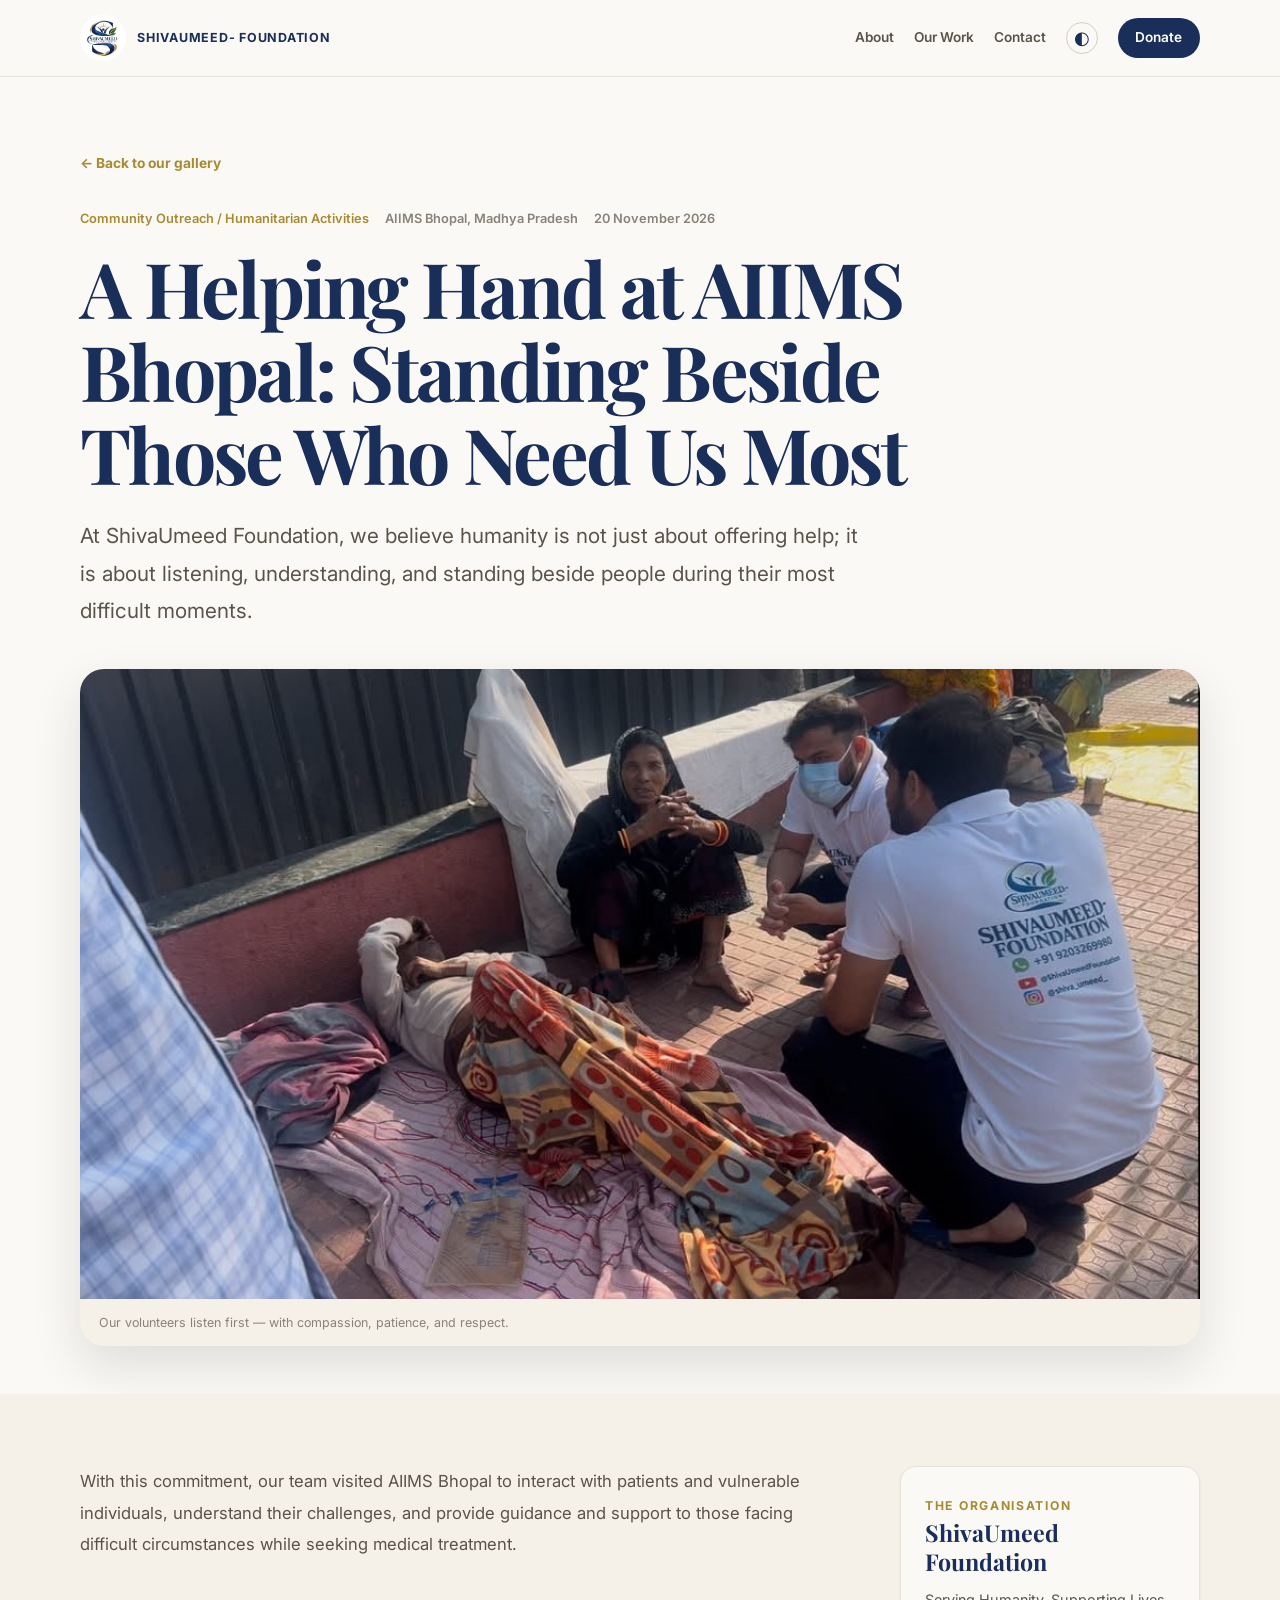
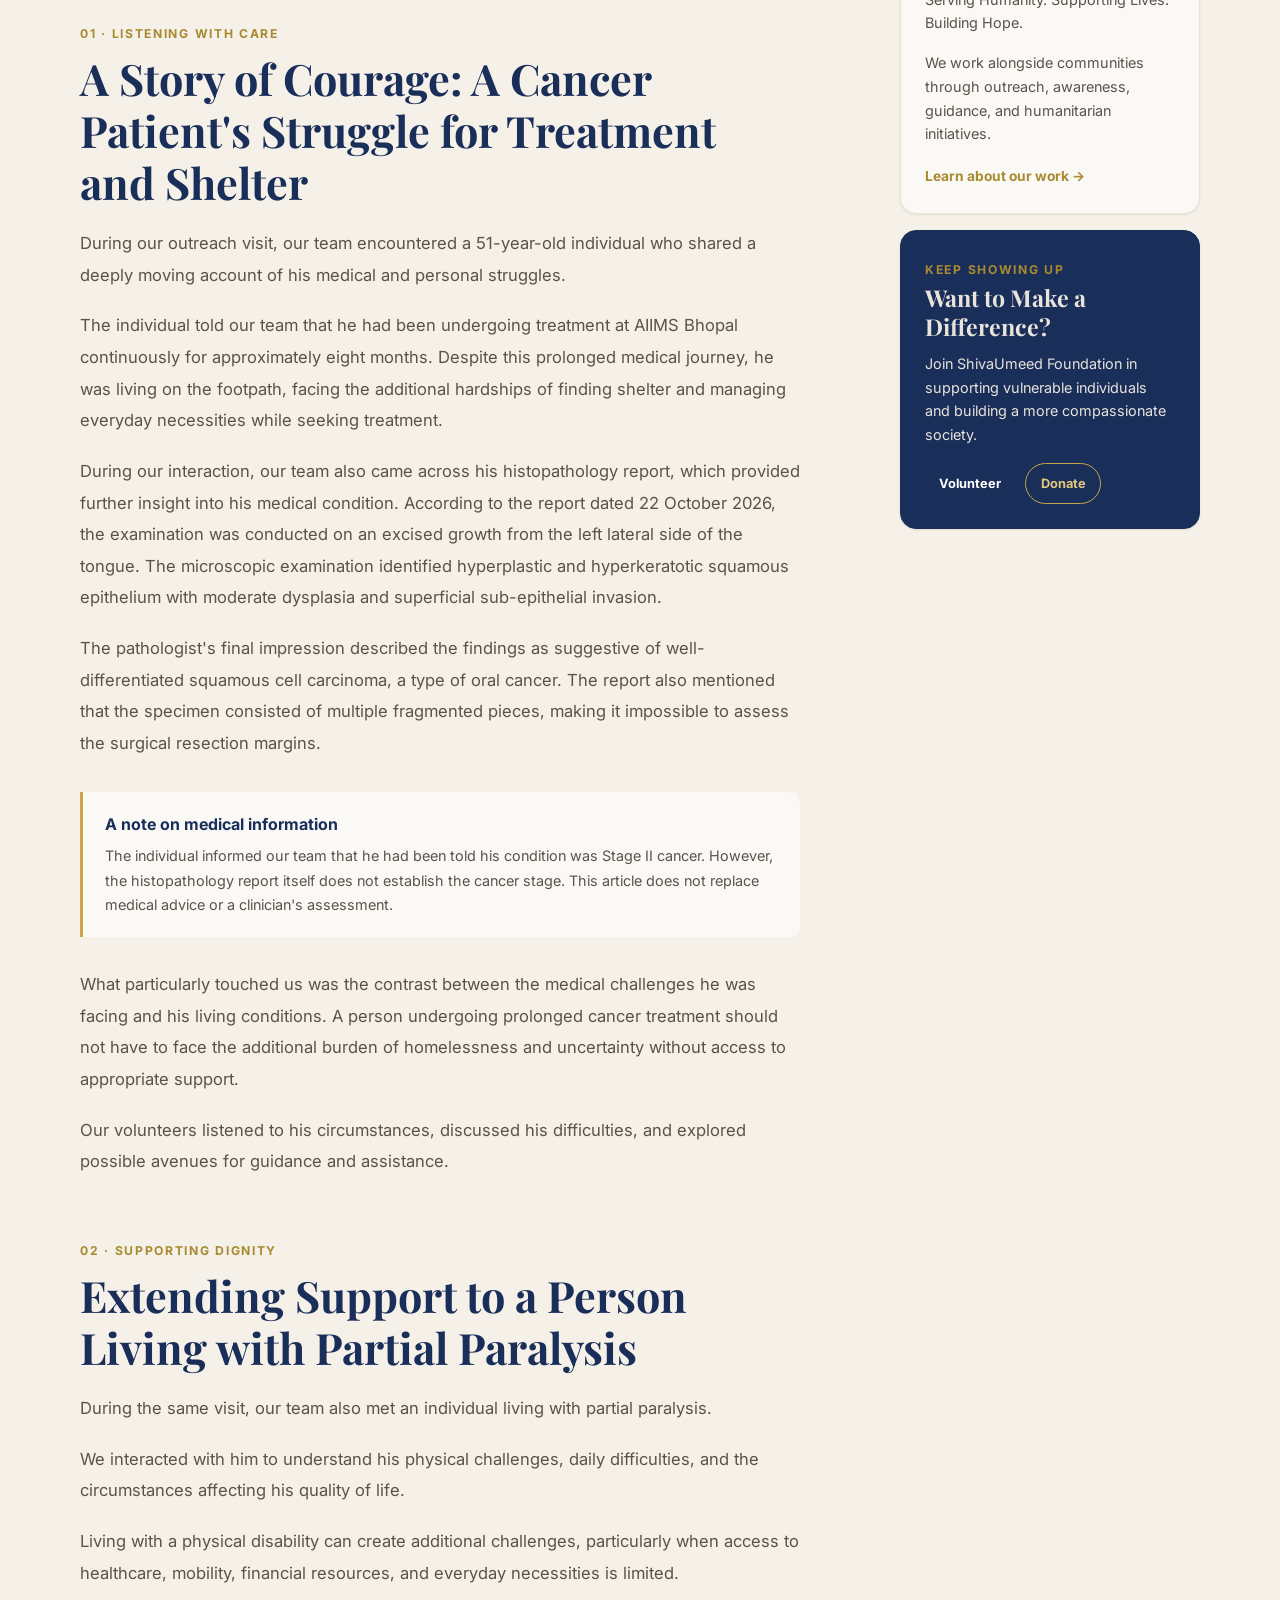
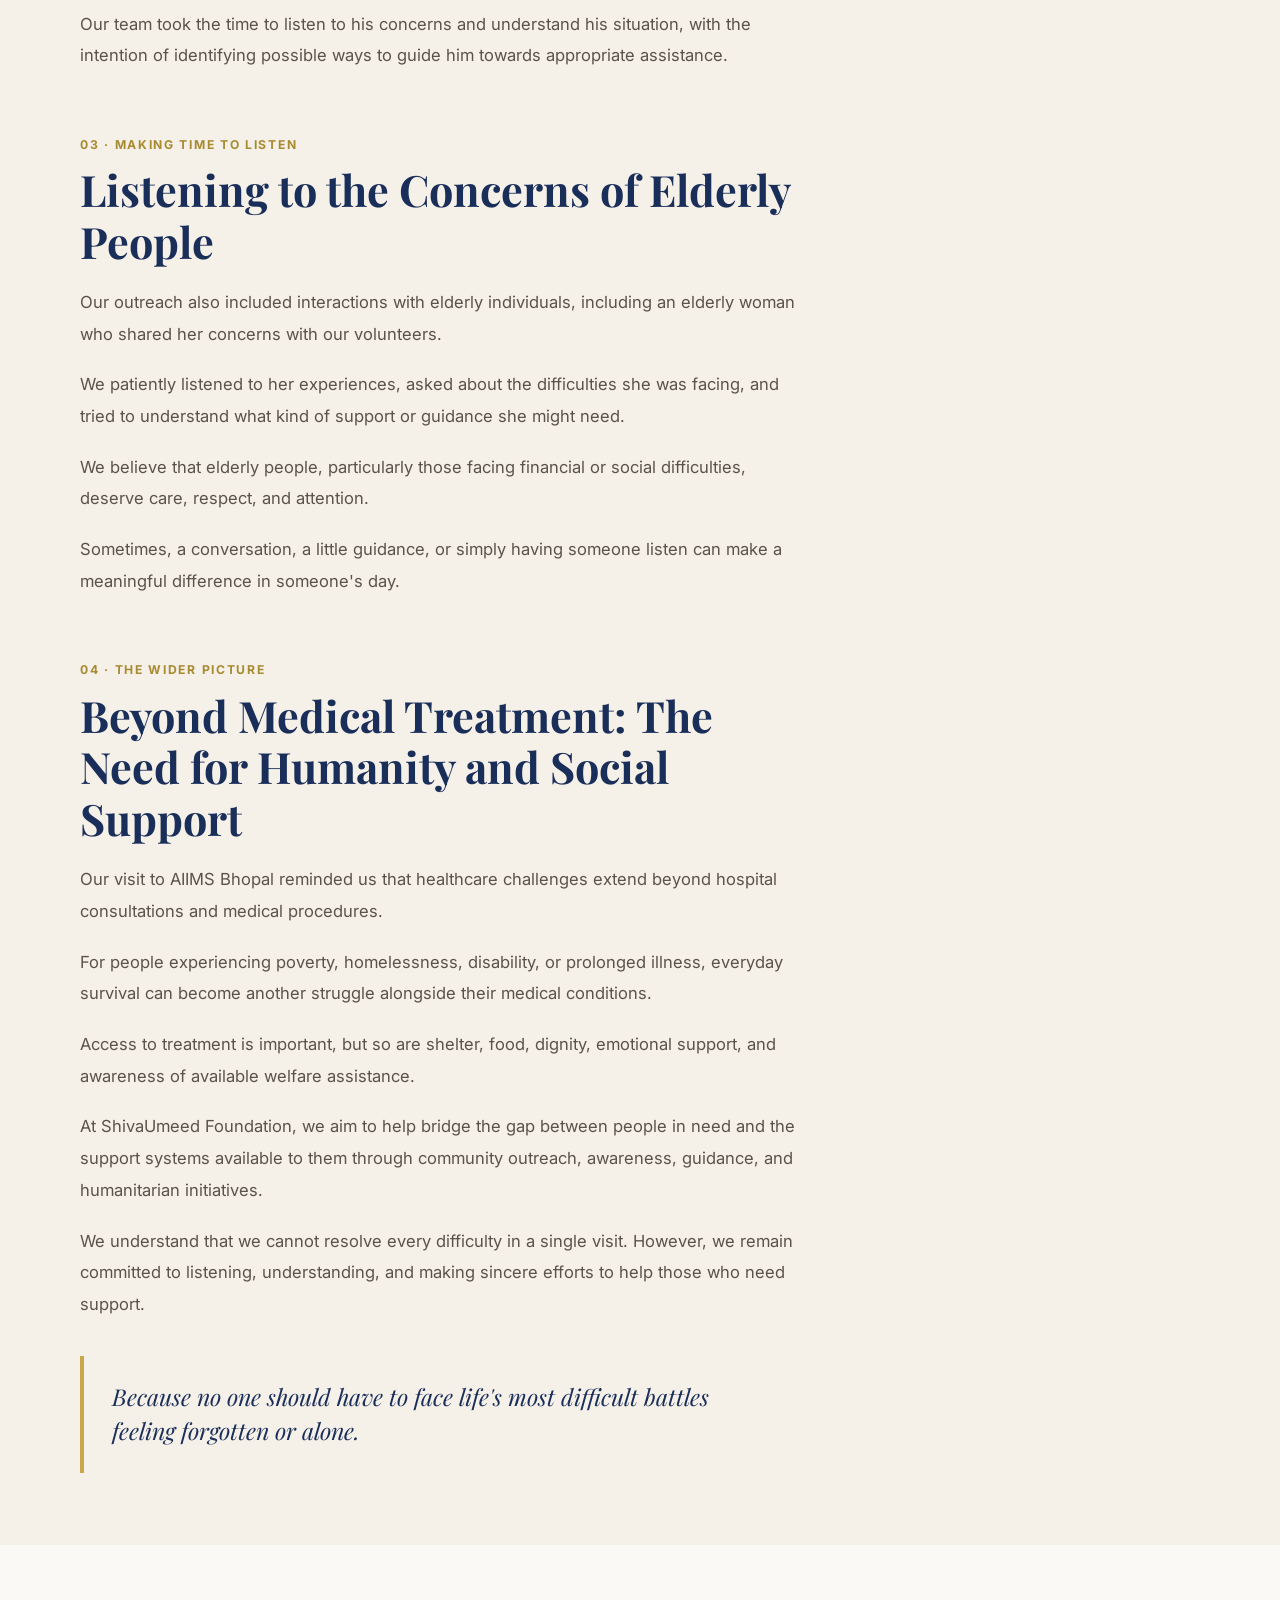
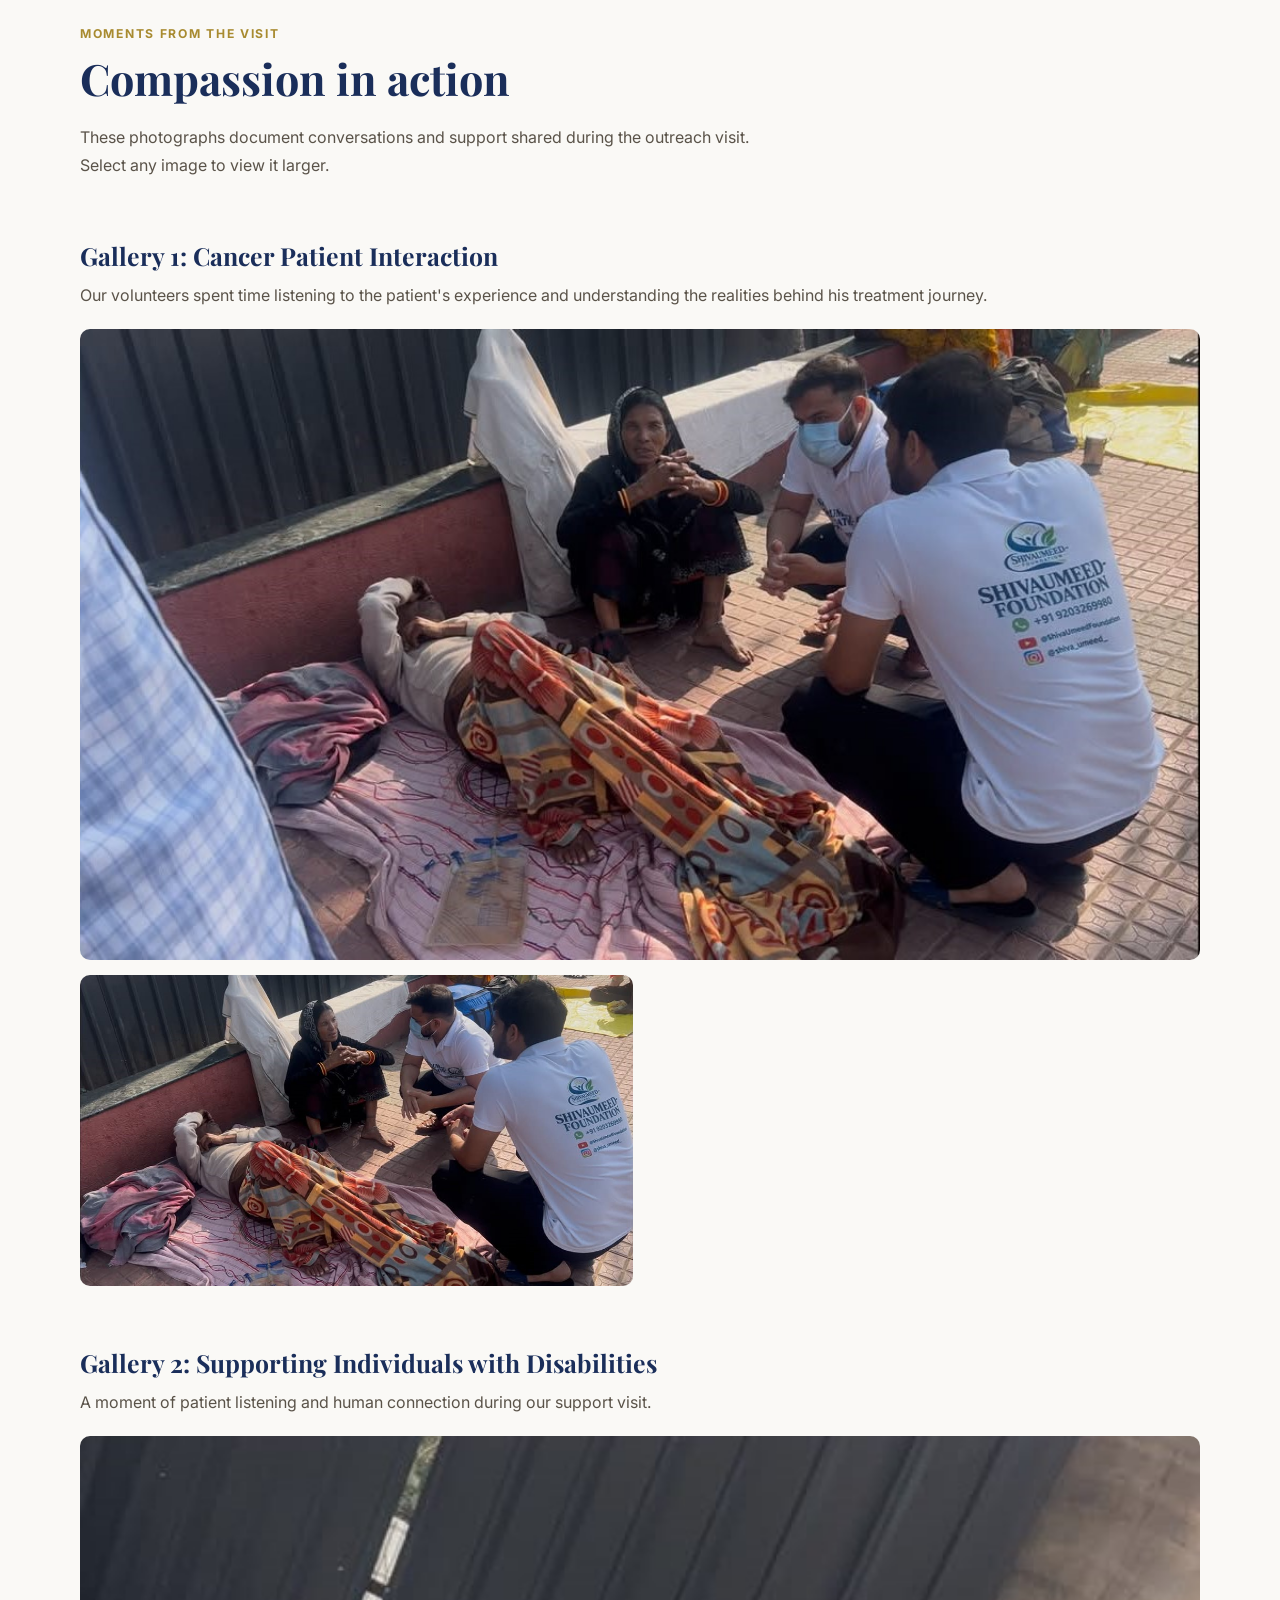
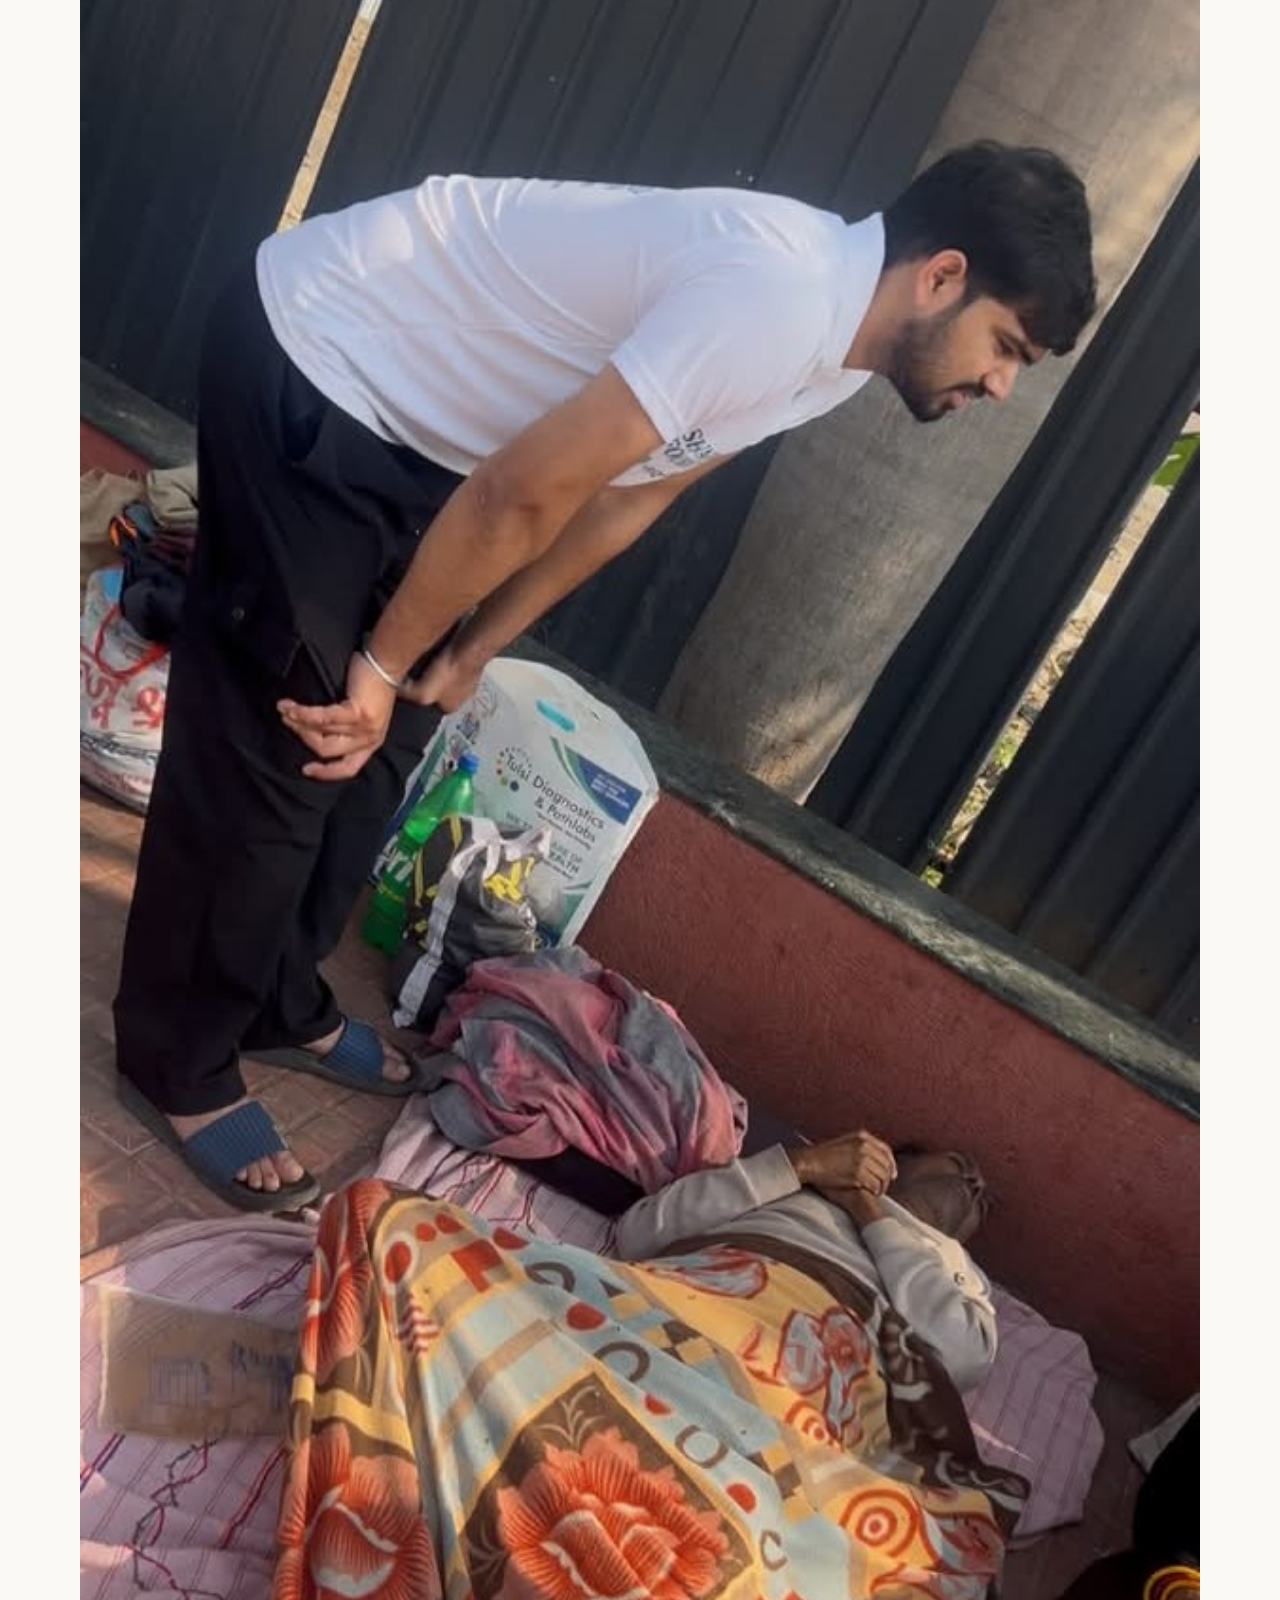
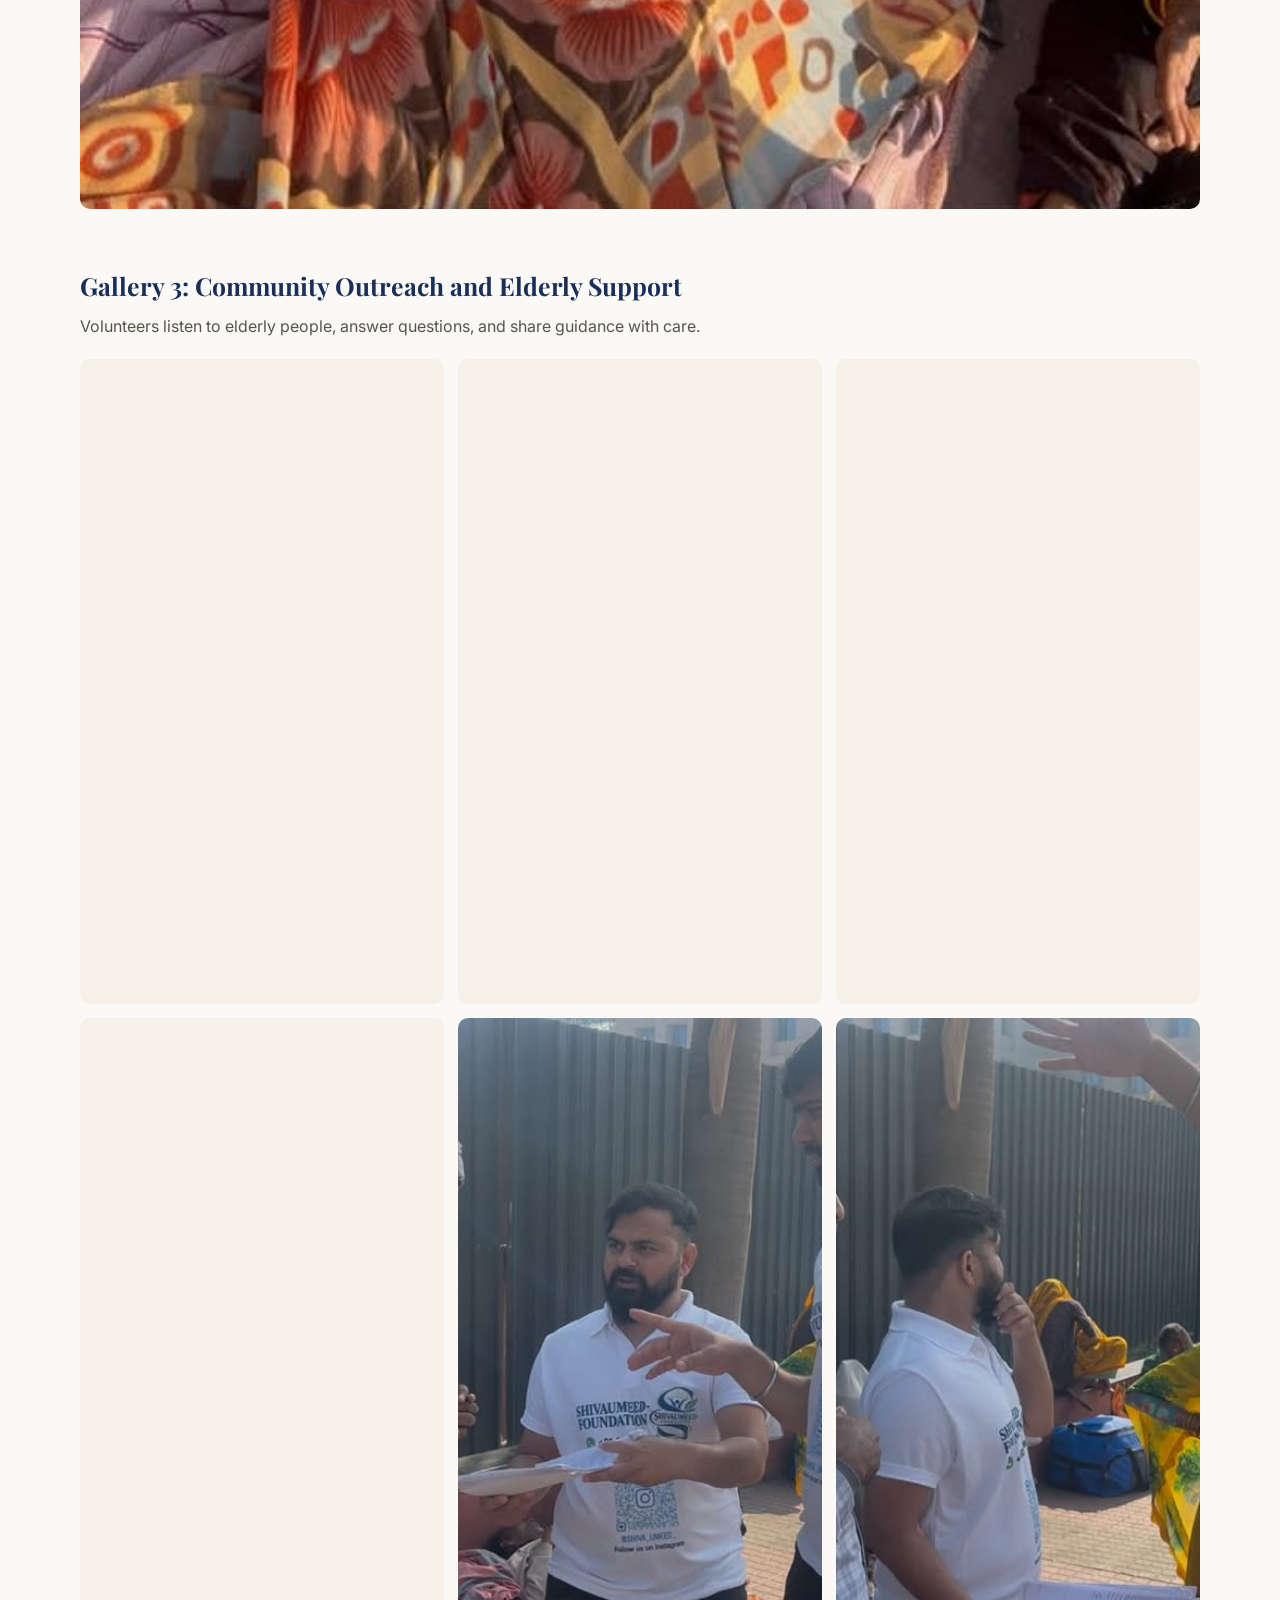
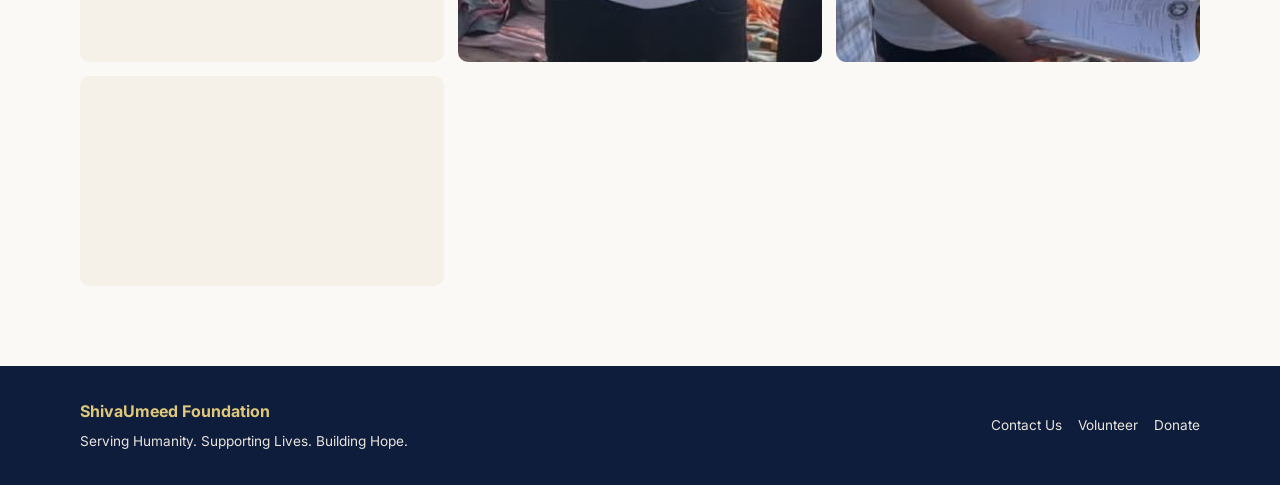
==== aiims-bhopal-patient-support-outreach.html @ 87fbb7cd "Add AIIMS Bhopal outreach article Co-authored-by: Copilot <223556219+Copilot@users.noreply.github.co" ====
<!DOCTYPE html>
<html lang="en">

<head>
    <meta charset="UTF-8">
    <meta name="viewport" content="width=device-width, initial-scale=1.0">
    <meta name="description"
        content="ShivaUmeed Foundation visits AIIMS Bhopal to interact with patients, understand their struggles, and guide vulnerable individuals towards appropriate support.">
    <meta name="author" content="ShivaUmeed Foundation">
    <meta name="robots" content="index, follow">
    <meta property="og:type" content="article">
    <meta property="og:url" content="https://shivaumeedfoundation.org/aiims-bhopal-patient-support-outreach.html">
    <meta property="og:site_name" content="ShivaUmeed Foundation">
    <meta property="og:title" content="Patient Support Initiative at AIIMS Bhopal | ShivaUmeed Foundation">
    <meta property="og:description"
        content="ShivaUmeed Foundation visits AIIMS Bhopal to interact with patients, understand their struggles, and guide vulnerable individuals towards appropriate support.">
    <meta property="og:image"
        content="https://shivaumeedfoundation.org/images/gallery/AIIMS%20Bhopal/helping%20paralyzed%20person%201.jpeg">
    <meta property="og:image:alt" content="ShivaUmeed Foundation volunteers listening to a patient at AIIMS Bhopal">
    <meta property="og:locale" content="en_IN">
    <meta name="twitter:card" content="summary_large_image">
    <meta name="twitter:title" content="Patient Support Initiative at AIIMS Bhopal | ShivaUmeed Foundation">
    <meta name="twitter:description"
        content="ShivaUmeed Foundation visits AIIMS Bhopal to interact with patients, understand their struggles, and guide vulnerable individuals towards appropriate support.">
    <meta name="twitter:image"
        content="https://shivaumeedfoundation.org/images/gallery/AIIMS%20Bhopal/helping%20paralyzed%20person%201.jpeg">
    <link rel="canonical" href="https://shivaumeedfoundation.org/aiims-bhopal-patient-support-outreach.html">
    <link rel="icon" type="image/x-icon" href="favicon.ico">
    <link rel="stylesheet"
        href="https://fonts.googleapis.com/css2?family=Playfair+Display:wght@600;700;800&family=Inter:wght@400;500;600;700&display=swap">
    <link rel="stylesheet" href="style.css">
    <title>Patient Support Initiative at AIIMS Bhopal | ShivaUmeed Foundation</title>

    <script type="application/ld+json">
    {
        "@context": "https://schema.org",
        "@type": "Article",
        "headline": "A Helping Hand at AIIMS Bhopal: Standing Beside Those Who Need Us Most",
        "description": "ShivaUmeed Foundation visits AIIMS Bhopal to interact with patients, understand their struggles, and guide vulnerable individuals towards appropriate support.",
        "datePublished": "2026-11-20",
        "dateModified": "2026-11-20",
        "inLanguage": "en-IN",
        "author": {
            "@type": "Organization",
            "name": "ShivaUmeed Foundation",
            "url": "https://shivaumeedfoundation.org/"
        },
        "publisher": {
            "@type": "Organization",
            "name": "ShivaUmeed Foundation",
            "logo": {
                "@type": "ImageObject",
                "url": "https://shivaumeedfoundation.org/logo.jpeg"
            }
        },
        "image": "https://shivaumeedfoundation.org/images/gallery/AIIMS%20Bhopal/helping%20paralyzed%20person%201.jpeg",
        "articleSection": "Community Outreach / Humanitarian Activities",
        "locationCreated": {
            "@type": "Place",
            "name": "AIIMS Bhopal",
            "address": {
                "@type": "PostalAddress",
                "addressLocality": "Bhopal",
                "addressRegion": "Madhya Pradesh",
                "addressCountry": "IN"
            }
        }
    }
    </script>
</head>

<body class="article-page">
    <header class="article-site-header">
        <div class="article-container article-nav">
            <a class="article-brand" href="index.html" aria-label="ShivaUmeed Foundation home">
                <img src="logo.jpeg" alt="ShivaUmeed Foundation logo" width="46" height="46">
                <span>SHIVAUMEED- FOUNDATION</span>
            </a>
            <nav aria-label="Article navigation">
                <a href="index.html#about">About</a>
                <a href="index.html#gallery">Our Work</a>
                <a href="index.html#contact">Contact</a>
                <button type="button" class="article-theme-toggle" aria-label="Toggle dark mode"
                    title="Toggle dark mode">◐</button>
                <a class="article-nav-cta" href="index.html#donate">Donate</a>
            </nav>
        </div>
    </header>

    <main>
        <section class="article-hero" aria-labelledby="article-title">
            <div class="article-container">
                <a class="article-breadcrumb" href="index.html#gallery">← Back to our gallery</a>
                <div class="article-meta">
                    <span>Community Outreach / Humanitarian Activities</span>
                    <span>AIIMS Bhopal, Madhya Pradesh</span>
                    <time datetime="2026-11-20">20 November 2026</time>
                </div>
                <h1 id="article-title">A Helping Hand at AIIMS Bhopal: Standing Beside Those Who Need Us Most</h1>
                <p class="article-intro">At ShivaUmeed Foundation, we believe humanity is not just about offering
                    help; it is about listening, understanding, and standing beside people during their most difficult
                    moments.</p>
                <figure class="article-cover">
                    <img src="images/gallery/AIIMS%20Bhopal/helping%20paralyzed%20person%201.jpeg"
                        alt="ShivaUmeed Foundation volunteers listening beside a patient resting on bedding at AIIMS Bhopal"
                        width="1056" height="594" fetchpriority="high">
                    <figcaption>Our volunteers listen first — with compassion, patience, and respect.</figcaption>
                </figure>
            </div>
        </section>

        <article class="article-body">
            <div class="article-container article-layout">
                <div class="article-content">
                    <p>With this commitment, our team visited AIIMS Bhopal to interact with patients and vulnerable
                        individuals, understand their challenges, and provide guidance and support to those facing
                        difficult circumstances while seeking medical treatment.</p>

                    <section class="article-section" aria-labelledby="cancer-heading">
                        <p class="article-eyebrow">01 · Listening with care</p>
                        <h2 id="cancer-heading">A Story of Courage: A Cancer Patient's Struggle for Treatment and
                            Shelter</h2>
                        <p>During our outreach visit, our team encountered a 51-year-old individual who shared a
                            deeply moving account of his medical and personal struggles.</p>
                        <p>The individual told our team that he had been undergoing treatment at AIIMS Bhopal
                            continuously for approximately eight months. Despite this prolonged medical journey, he
                            was living on the footpath, facing the additional hardships of finding shelter and
                            managing everyday necessities while seeking treatment.</p>
                        <p>During our interaction, our team also came across his histopathology report, which provided
                            further insight into his medical condition. According to the report dated 22 October 2026,
                            the examination was conducted on an excised growth from the left lateral side of the
                            tongue. The microscopic examination identified hyperplastic and hyperkeratotic squamous
                            epithelium with moderate dysplasia and superficial sub-epithelial invasion.</p>
                        <p>The pathologist's final impression described the findings as suggestive of
                            well-differentiated squamous cell carcinoma, a type of oral cancer. The report also
                            mentioned that the specimen consisted of multiple fragmented pieces, making it impossible
                            to assess the surgical resection margins.</p>
                        <aside class="article-note">
                            <strong>A note on medical information</strong>
                            <p>The individual informed our team that he had been told his condition was Stage II
                                cancer. However, the histopathology report itself does not establish the cancer stage.
                                This article does not replace medical advice or a clinician's assessment.</p>
                        </aside>
                        <p>What particularly touched us was the contrast between the medical challenges he was facing
                            and his living conditions. A person undergoing prolonged cancer treatment should not have
                            to face the additional burden of homelessness and uncertainty without access to appropriate
                            support.</p>
                        <p>Our volunteers listened to his circumstances, discussed his difficulties, and explored
                            possible avenues for guidance and assistance.</p>
                    </section>

                    <section class="article-section" aria-labelledby="disability-heading">
                        <p class="article-eyebrow">02 · Supporting dignity</p>
                        <h2 id="disability-heading">Extending Support to a Person Living with Partial Paralysis</h2>
                        <p>During the same visit, our team also met an individual living with partial paralysis.</p>
                        <p>We interacted with him to understand his physical challenges, daily difficulties, and the
                            circumstances affecting his quality of life.</p>
                        <p>Living with a physical disability can create additional challenges, particularly when
                            access to healthcare, mobility, financial resources, and everyday necessities is limited.
                        </p>
                        <p>Our team took the time to listen to his concerns and understand his situation, with the
                            intention of identifying possible ways to guide him towards appropriate assistance.</p>
                    </section>

                    <section class="article-section" aria-labelledby="elderly-heading">
                        <p class="article-eyebrow">03 · Making time to listen</p>
                        <h2 id="elderly-heading">Listening to the Concerns of Elderly People</h2>
                        <p>Our outreach also included interactions with elderly individuals, including an elderly
                            woman who shared her concerns with our volunteers.</p>
                        <p>We patiently listened to her experiences, asked about the difficulties she was facing, and
                            tried to understand what kind of support or guidance she might need.</p>
                        <p>We believe that elderly people, particularly those facing financial or social
                            difficulties, deserve care, respect, and attention.</p>
                        <p>Sometimes, a conversation, a little guidance, or simply having someone listen can make a
                            meaningful difference in someone's day.</p>
                    </section>

                    <section class="article-section" aria-labelledby="humanity-heading">
                        <p class="article-eyebrow">04 · The wider picture</p>
                        <h2 id="humanity-heading">Beyond Medical Treatment: The Need for Humanity and Social Support
                        </h2>
                        <p>Our visit to AIIMS Bhopal reminded us that healthcare challenges extend beyond hospital
                            consultations and medical procedures.</p>
                        <p>For people experiencing poverty, homelessness, disability, or prolonged illness, everyday
                            survival can become another struggle alongside their medical conditions.</p>
                        <p>Access to treatment is important, but so are shelter, food, dignity, emotional support, and
                            awareness of available welfare assistance.</p>
                        <p>At ShivaUmeed Foundation, we aim to help bridge the gap between people in need and the
                            support systems available to them through community outreach, awareness, guidance, and
                            humanitarian initiatives.</p>
                        <p>We understand that we cannot resolve every difficulty in a single visit. However, we remain
                            committed to listening, understanding, and making sincere efforts to help those who need
                            support.</p>
                        <blockquote class="article-closing">Because no one should have to face life's most difficult
                            battles feeling forgotten or alone.</blockquote>
                    </section>
                </div>

                <aside class="article-sidebar" aria-label="About this story">
                    <div class="article-sidebar-card">
                        <span class="article-sidebar-label">The organisation</span>
                        <h2>ShivaUmeed Foundation</h2>
                        <p>Serving Humanity. Supporting Lives. Building Hope.</p>
                        <p>We work alongside communities through outreach, awareness, guidance, and humanitarian
                            initiatives.</p>
                        <a class="article-text-link" href="index.html#about">Learn about our work →</a>
                    </div>
                    <div class="article-sidebar-card article-sidebar-card--gold">
                        <span class="article-sidebar-label">Keep showing up</span>
                        <h2>Want to Make a Difference?</h2>
                        <p>Join ShivaUmeed Foundation in supporting vulnerable individuals and building a more
                            compassionate society.</p>
                        <div class="article-sidebar-actions">
                            <a class="article-button article-button--primary" href="index.html#volunteer">Volunteer</a>
                            <a class="article-button article-button--secondary" href="index.html#donate">Donate</a>
                        </div>
                    </div>
                </aside>
            </div>
        </article>

        <section class="article-galleries" aria-labelledby="gallery-heading">
            <div class="article-container">
                <div class="article-section-heading">
                    <p class="article-eyebrow">Moments from the visit</p>
                    <h2 id="gallery-heading">Compassion in action</h2>
                    <p>These photographs document conversations and support shared during the outreach visit. Select
                        any image to view it larger.</p>
                </div>

                <section class="story-gallery" aria-labelledby="cancer-gallery-heading">
                    <div class="story-gallery-heading">
                        <h3 id="cancer-gallery-heading">Gallery 1: Cancer Patient Interaction</h3>
                        <p>Our volunteers spent time listening to the patient's experience and understanding the
                            realities behind his treatment journey.</p>
                    </div>
                    <div class="story-gallery-grid">
                        <button class="story-photo story-photo--wide" type="button"
                            data-lightbox-src="images/gallery/AIIMS%20Bhopal/helping%20paralyzed%20person%201.jpeg"
                            data-lightbox-alt="Volunteers speaking with a patient resting on bedding at AIIMS Bhopal">
                            <img src="images/gallery/AIIMS%20Bhopal/helping%20paralyzed%20person%201.jpeg"
                                alt="Volunteers speaking with a patient resting on bedding at AIIMS Bhopal"
                                width="1056" height="594" loading="lazy" decoding="async">
                        </button>
                        <button class="story-photo" type="button"
                            data-lightbox-src="images/gallery/AIIMS%20Bhopal/helping%20paralyzed%20person%202.jpeg"
                            data-lightbox-alt="Foundation volunteers listening beside a patient and elderly woman at AIIMS Bhopal">
                            <img src="images/gallery/AIIMS%20Bhopal/helping%20paralyzed%20person%202.jpeg"
                                alt="Foundation volunteers listening beside a patient and elderly woman at AIIMS Bhopal"
                                width="1056" height="594" loading="lazy" decoding="async">
                        </button>
                    </div>
                </section>

                <section class="story-gallery" aria-labelledby="disability-gallery-heading">
                    <div class="story-gallery-heading">
                        <h3 id="disability-gallery-heading">Gallery 2: Supporting Individuals with Disabilities</h3>
                        <p>A moment of patient listening and human connection during our support visit.</p>
                    </div>
                    <div class="story-gallery-grid">
                        <button class="story-photo story-photo--wide" type="button"
                            data-lightbox-src="images/gallery/AIIMS%20Bhopal/helping%20paralyzed%20person%203.jpeg"
                            data-lightbox-alt="Volunteer standing beside a person resting during an AIIMS Bhopal outreach visit">
                            <img src="images/gallery/AIIMS%20Bhopal/helping%20paralyzed%20person%203.jpeg"
                                alt="Volunteer standing beside a person resting during an AIIMS Bhopal outreach visit"
                                width="1056" height="594" loading="lazy" decoding="async">
                        </button>
                    </div>
                </section>

                <section class="story-gallery" aria-labelledby="elderly-gallery-heading">
                    <div class="story-gallery-heading">
                        <h3 id="elderly-gallery-heading">Gallery 3: Community Outreach and Elderly Support</h3>
                        <p>Volunteers listen to elderly people, answer questions, and share guidance with care.</p>
                    </div>
                    <div class="story-gallery-grid story-gallery-grid--many">
                        <button class="story-photo" type="button"
                            data-lightbox-src="images/gallery/AIIMS%20Bhopal/volunteer%20guiding%20old%20lady.jpeg"
                            data-lightbox-alt="Volunteer listening to an elderly woman at AIIMS Bhopal">
                            <img src="images/gallery/AIIMS%20Bhopal/volunteer%20guiding%20old%20lady.jpeg"
                                alt="Volunteer listening to an elderly woman at AIIMS Bhopal" width="1056" height="594"
                                loading="lazy" decoding="async">
                        </button>
                        <button class="story-photo" type="button"
                            data-lightbox-src="images/gallery/AIIMS%20Bhopal/volunteer%20guiding%20old%20man%201.jpeg"
                            data-lightbox-alt="Volunteer guiding an elderly man at AIIMS Bhopal">
                            <img src="images/gallery/AIIMS%20Bhopal/volunteer%20guiding%20old%20man%201.jpeg"
                                alt="Volunteer guiding an elderly man at AIIMS Bhopal" width="1056" height="594"
                                loading="lazy" decoding="async">
                        </button>
                        <button class="story-photo" type="button"
                            data-lightbox-src="images/gallery/AIIMS%20Bhopal/volunteer%20guiding%20old%20man%202.jpeg"
                            data-lightbox-alt="Volunteer explaining information to an elderly man at AIIMS Bhopal">
                            <img src="images/gallery/AIIMS%20Bhopal/volunteer%20guiding%20old%20man%202.jpeg"
                                alt="Volunteer explaining information to an elderly man at AIIMS Bhopal" width="1056"
                                height="594" loading="lazy" decoding="async">
                        </button>
                        <button class="story-photo" type="button"
                            data-lightbox-src="images/gallery/AIIMS%20Bhopal/volunteer%20guiding%20old%20man%203.jpeg"
                            data-lightbox-alt="Volunteer speaking with an elderly man at AIIMS Bhopal">
                            <img src="images/gallery/AIIMS%20Bhopal/volunteer%20guiding%20old%20man%203.jpeg"
                                alt="Volunteer speaking with an elderly man at AIIMS Bhopal" width="1056" height="594"
                                loading="lazy" decoding="async">
                        </button>
                        <button class="story-photo" type="button"
                            data-lightbox-src="images/gallery/AIIMS%20Bhopal/volunteers%20guiding%20old%20man%201.jpeg"
                            data-lightbox-alt="Two volunteers listening to an elderly man at AIIMS Bhopal">
                            <img src="images/gallery/AIIMS%20Bhopal/volunteers%20guiding%20old%20man%201.jpeg"
                                alt="Two volunteers listening to an elderly man at AIIMS Bhopal" width="1056" height="594"
                                loading="lazy" decoding="async">
                        </button>
                        <button class="story-photo" type="button"
                            data-lightbox-src="images/gallery/AIIMS%20Bhopal/volunteers%20guiding%20old%20man%202.jpeg"
                            data-lightbox-alt="Volunteers guiding an elderly man at AIIMS Bhopal">
                            <img src="images/gallery/AIIMS%20Bhopal/volunteers%20guiding%20old%20man%202.jpeg"
                                alt="Volunteers guiding an elderly man at AIIMS Bhopal" width="1056" height="594"
                                loading="lazy" decoding="async">
                        </button>
                        <button class="story-photo" type="button"
                            data-lightbox-src="images/gallery/AIIMS%20Bhopal/volunteers%20guiding%20old%20man%203.jpeg"
                            data-lightbox-alt="Volunteers offering guidance to an elderly man at AIIMS Bhopal">
                            <img src="images/gallery/AIIMS%20Bhopal/volunteers%20guiding%20old%20man%203.jpeg"
                                alt="Volunteers offering guidance to an elderly man at AIIMS Bhopal" width="1056"
                                height="594" loading="lazy" decoding="async">
                        </button>
                    </div>
                </section>
            </div>
        </section>
    </main>

    <footer class="article-footer">
        <div class="article-container article-footer-inner">
            <div>
                <strong>ShivaUmeed Foundation</strong>
                <p>Serving Humanity. Supporting Lives. Building Hope.</p>
            </div>
            <div class="article-footer-links">
                <a href="index.html#contact">Contact Us</a>
                <a href="index.html#volunteer">Volunteer</a>
                <a href="index.html#donate">Donate</a>
            </div>
        </div>
    </footer>

    <div class="article-lightbox" id="article-lightbox" role="dialog" aria-modal="true"
        aria-label="Expanded outreach photograph" aria-hidden="true">
        <div class="article-lightbox-backdrop" data-close-article-lightbox></div>
        <div class="article-lightbox-dialog">
            <button type="button" class="article-lightbox-close" data-close-article-lightbox
                aria-label="Close expanded photograph">&times;</button>
            <img id="article-lightbox-image" src="" alt="">
            <p id="article-lightbox-caption"></p>
        </div>
    </div>

    <script src="article.js"></script>
</body>

</html>
---- style.css ----
/* ============================================
   SHIVAUMEED FOUNDATION â€” GLOBAL STYLESHEET
   Natural, warm, human-centred design
   ============================================ */

/* ---- CSS Custom Properties ---- */
:root {
    /* Brand Colours â€” extracted from logo */
    --navy: #1a2e5a;
    --navy-deep: #0f1d3d;
    --navy-light: #2a4478;
    --gold: #c9a84c;
    --gold-light: #e0c87a;
    --gold-dark: #a88b30;
    --green: #3d7a3e;
    --green-light: #5a9e5b;

    /* Neutrals */
    --white: #ffffff;
    --off-white: #faf9f6;
    --cream: #f5f0e8;
    --warm-gray: #f0ebe3;
    --gray-100: #e8e4dc;
    --gray-200: #d4cfc5;
    --gray-400: #9a9487;
    --gray-600: #6b6459;
    --gray-800: #3d3832;
    --black: #1a1714;

    /* Semantic */
    --text-primary: #2c2723;
    --text-secondary: #5a5349;
    --text-muted: #8a8178;
    --text-on-dark: #f0ebe3;
    --text-on-navy: #e8e4dc;

    /* Spacing */
    --space-xs: 0.25rem;
    --space-sm: 0.5rem;
    --space-md: 1rem;
    --space-lg: 1.5rem;
    --space-xl: 2rem;
    --space-2xl: 3rem;
    --space-3xl: 4rem;
    --space-4xl: 6rem;

    /* Typography */
    --font-heading: 'Playfair Display', 'Georgia', serif;
    --font-body: 'Inter', 'Segoe UI', -apple-system, sans-serif;
    --font-hindi: 'Noto Sans Devanagari', sans-serif;

    /* Sizing */
    --container-max: 1200px;
    --container-narrow: 900px;

    /* Borders & Radius */
    --radius-sm: 6px;
    --radius-md: 10px;
    --radius-lg: 16px;
    --radius-xl: 24px;
    --radius-full: 9999px;

    /* Shadows */
    --shadow-sm: 0 1px 3px rgba(26, 23, 20, 0.06), 0 1px 2px rgba(26, 23, 20, 0.04);
    --shadow-md: 0 4px 12px rgba(26, 23, 20, 0.08), 0 2px 4px rgba(26, 23, 20, 0.04);
    --shadow-lg: 0 10px 30px rgba(26, 23, 20, 0.10), 0 4px 8px rgba(26, 23, 20, 0.04);
    --shadow-xl: 0 20px 50px rgba(26, 23, 20, 0.12);
    --shadow-gold: 0 4px 20px rgba(201, 168, 76, 0.25);

    /* Transitions */
    --ease-out: cubic-bezier(0.25, 0.46, 0.45, 0.94);
    --ease-spring: cubic-bezier(0.34, 1.56, 0.64, 1);
    --transition-fast: 200ms var(--ease-out);
    --transition-base: 350ms var(--ease-out);
    --transition-slow: 600ms var(--ease-out);
}

/* ---- Reset & Base ---- */
*,
*::before,
*::after {
    margin: 0;
    padding: 0;
    box-sizing: border-box;
}

html {
    scroll-behavior: smooth;
    scroll-padding-top: 88px;
    -webkit-text-size-adjust: 100%;
}

body {
    font-family: var(--font-body);
    color: var(--text-primary);
    background-color: var(--off-white);
    line-height: 1.7;
    font-size: 16px;
    -webkit-font-smoothing: antialiased;
    -moz-osx-font-smoothing: grayscale;
    overflow-x: hidden;
}

img {
    max-width: 100%;
    height: auto;
    display: block;
}

a {
    color: var(--navy);
    text-decoration: none;
    transition: color var(--transition-fast);
}

a:hover {
    color: var(--gold-dark);
}

ul {
    list-style: none;
}

button {
    cursor: pointer;
    border: none;
    background: none;
    font-family: inherit;
}

input, textarea, select {
    font-family: inherit;
    font-size: inherit;
}

address {
    font-style: normal;
}

/* ---- Utility ---- */
.container {
    max-width: var(--container-max);
    margin: 0 auto;
    padding: 0 var(--space-xl);
}

.section {
    padding: var(--space-4xl) 0;
}

/* Global Utility: .hidden */
.hidden {
    display: none !important;
}

/* Button size modifier */
.btn-sm {
    font-size: 0.82rem;
    padding: 0.45rem 1rem;
}

/* Visually hidden (accessible) */
.sr-only {
    position: absolute;
    width: 1px;
    height: 1px;
    padding: 0;
    margin: -1px;
    overflow: hidden;
    clip: rect(0, 0, 0, 0);
    white-space: nowrap;
    border: 0;
}

.section-header {
    text-align: center;
    max-width: 700px;
    margin: 0 auto var(--space-3xl);
}

.section-label {
    display: inline-block;
    font-size: 0.8rem;
    font-weight: 600;
    letter-spacing: 0.12em;
    text-transform: uppercase;
    color: var(--gold-dark);
    margin-bottom: var(--space-sm);
    position: relative;
    padding-bottom: var(--space-sm);
}

.section-label::after {
    content: '';
    position: absolute;
    bottom: 0;
    left: 50%;
    transform: translateX(-50%);
    width: 40px;
    height: 2px;
    background: var(--gold);
}

.section-header .section-label::after {
    left: 50%;
    transform: translateX(-50%);
}

.about-content .section-label::after {
    left: 0;
    transform: none;
}

.volunteer-info .section-label::after {
    left: 0;
    transform: none;
}

.donate-content .section-label--light::after {
    left: 0;
    transform: none;
}

.section-label--light {
    color: var(--gold-light);
}

.section-title {
    font-family: var(--font-heading);
    font-size: clamp(1.8rem, 4vw, 2.6rem);
    font-weight: 700;
    color: var(--navy);
    line-height: 1.25;
    margin-bottom: var(--space-md);
}

.section-title--light {
    color: var(--white);
}

.section-desc {
    font-size: 1.05rem;
    color: var(--text-secondary);
    line-height: 1.7;
}

.section-desc--light {
    color: rgba(255, 255, 255, 0.8);
}

.highlight {
    color: var(--gold-dark);
    position: relative;
}

.highlight-light {
    color: var(--gold-light);
}

/* ---- Buttons ---- */
.btn {
    display: inline-flex;
    align-items: center;
    justify-content: center;
    gap: var(--space-sm);
    padding: 0.85rem 2rem;
    border-radius: var(--radius-full);
    font-weight: 600;
    font-size: 0.95rem;
    letter-spacing: 0.02em;
    transition: all var(--transition-base);
    cursor: pointer;
    border: 2px solid transparent;
    text-align: center;
}

.btn-primary {
    background: var(--navy);
    color: var(--white);
    border-color: var(--navy);
}

.btn-primary:hover {
    background: var(--navy-light);
    border-color: var(--navy-light);
    color: var(--white);
    transform: translateY(-2px);
    box-shadow: var(--shadow-lg);
}

.btn-outline {
    background: transparent;
    color: var(--white);
    border-color: rgba(255, 255, 255, 0.6);
}

.btn-outline:hover {
    background: var(--white);
    color: var(--navy);
    border-color: var(--white);
    transform: translateY(-2px);
}

.btn-secondary {
    background: transparent;
    color: var(--navy);
    border-color: var(--navy);
    padding: 0.7rem 1.6rem;
    font-size: 0.9rem;
}

.btn-secondary:hover {
    background: var(--navy);
    color: var(--white);
    transform: translateY(-2px);
    box-shadow: var(--shadow-md);
}

.btn-full {
    width: 100%;
}

.btn-lg {
    padding: 1rem 2.5rem;
    font-size: 1.05rem;
}

/* ---- Navigation ---- */
#navbar {
    position: fixed;
    top: 0;
    left: 0;
    right: 0;
    z-index: 1000;
    background: rgba(255, 255, 255, 0.95);
    backdrop-filter: blur(16px);
    -webkit-backdrop-filter: blur(16px);
    border-bottom: 1px solid rgba(26, 46, 90, 0.08);
    transition: all var(--transition-base);
}

#navbar.scrolled {
    box-shadow: 0 4px 20px rgba(0, 0, 0, 0.08);
    background: rgba(255, 255, 255, 0.98);
}

#navbar a,
#navbar a:hover,
#navbar a:focus,
#navbar a:active,
#navbar a:visited {
    text-decoration: none !important;
}

.nav-container {
    max-width: var(--container-max);
    margin: 0 auto;
    padding: 0 var(--space-xl);
    display: flex;
    align-items: center;
    justify-content: space-between;
    height: 72px;
    gap: var(--space-sm);
}

.nav-logo {
    display: flex;
    align-items: center;
    gap: 10px;
    text-decoration: none !important;
    border: none !important;
    flex-shrink: 0;
}

.nav-logo:hover {
    text-decoration: none !important;
}

.nav-logo img {
    width: 44px;
    height: 44px;
    border-radius: var(--radius-sm);
    object-fit: contain;
    flex-shrink: 0;
}

.nav-logo-text {
    display: flex;
    flex-direction: column;
    line-height: 1.15;
}

.nav-brand {
    font-family: var(--font-heading);
    font-size: 1.05rem;
    font-weight: 700;
    color: var(--navy);
    letter-spacing: 0.01em;
    white-space: nowrap !important;
    text-decoration: none !important;
}

.nav-sub {
    font-size: 0.7rem;
    font-weight: 500;
    color: var(--gold-dark);
    letter-spacing: 0.08em;
    text-transform: uppercase;
    text-decoration: none !important;
}

.nav-actions-wrap {
    display: flex;
    align-items: center;
    gap: 10px;
    flex-shrink: 0;
}

.nav-menu {
    display: flex;
    align-items: center;
    gap: 2px;
    list-style: none;
    margin: 0;
    padding: 0;
}

.nav-link {
    display: inline-flex !important;
    align-items: center;
    justify-content: center;
    padding: 0.45rem 0.65rem;
    font-size: 0.85rem;
    font-weight: 500;
    color: var(--text-secondary);
    border-radius: var(--radius-sm);
    white-space: nowrap !important;
    text-decoration: none !important;
    transition: all var(--transition-fast);
    position: relative;
    border: none !important;
}

.nav-link:hover {
    color: var(--navy);
    text-decoration: none !important;
}

.nav-link.active {
    color: var(--navy);
    font-weight: 600;
    text-decoration: none !important;
}

.nav-link.active::after {
    content: '';
    position: absolute;
    bottom: -2px;
    left: 50%;
    transform: translateX(-50%);
    width: 18px;
    height: 2.5px;
    background: var(--gold);
    border-radius: 2px;
}

.nav-cta {
    display: inline-flex !important;
    align-items: center !important;
    justify-content: center !important;
    background: var(--navy) !important;
    color: var(--white) !important;
    border-radius: var(--radius-full) !important;
    padding: 0.48rem 1.25rem !important;
    margin-left: 6px;
    font-weight: 600;
    font-size: 0.86rem;
    white-space: nowrap !important;
    text-decoration: none !important;
    box-shadow: 0 2px 8px rgba(26, 46, 90, 0.22);
    transition: all var(--transition-fast);
}

.nav-cta:hover {
    background: var(--navy-light) !important;
    color: var(--white) !important;
    text-decoration: none !important;
    transform: translateY(-1px);
    box-shadow: var(--shadow-md);
}

.nav-cta::after {
    display: none !important;
}

.nav-toggle {
    display: none;
    flex-direction: column;
    gap: 5px;
    padding: 6px;
    z-index: 1001;
    cursor: pointer;
}

.nav-toggle span {
    display: block;
    width: 24px;
    height: 2px;
    background: var(--navy);
    border-radius: 2px;
    transition: all var(--transition-fast);
}

/* ---- Navigation Actions & Utilities ---- */
.nav-actions-wrap {
    display: flex;
    align-items: center;
    gap: var(--space-md);
}

.nav-utilities {
    display: flex;
    align-items: center;
    gap: 8px;
}

.nav-ctrl-btn {
    width: 38px;
    height: 38px;
    border-radius: var(--radius-full);
    border: 1.5px solid rgba(26, 46, 90, 0.15);
    background: rgba(255, 255, 255, 0.9);
    color: var(--navy);
    display: inline-flex;
    align-items: center;
    justify-content: center;
    cursor: pointer;
    transition: all var(--transition-fast);
    position: relative;
    padding: 0;
    box-shadow: 0 1px 4px rgba(0, 0, 0, 0.05);
}

.nav-ctrl-btn:hover {
    border-color: var(--gold);
    color: var(--gold-dark);
    transform: translateY(-2px);
    box-shadow: 0 4px 12px rgba(201, 168, 76, 0.25);
    background: var(--white);
}

.nav-ctrl-btn:active {
    transform: scale(0.92);
}

/* Theme Button */
.theme-btn .icon-sun {
    display: none;
}

.theme-btn .icon-moon {
    display: block;
    transition: transform 0.3s cubic-bezier(0.34, 1.56, 0.64, 1);
}

.theme-btn:hover .icon-moon {
    transform: rotate(-15deg);
}

/* Audio / Speaker Button */
.audio-btn {
    gap: 4px;
    padding: 0 8px;
    width: auto;
    min-width: 38px;
    height: 38px;
}

.audio-icon-wrap {
    display: inline-flex;
    align-items: center;
    justify-content: center;
}

.audio-btn .icon-muted {
    display: none;
}

.audio-btn .icon-playing {
    display: block;
}

.audio-btn.muted .icon-playing {
    display: none;
}

.audio-btn.muted .icon-muted {
    display: block;
    color: var(--gray-400);
}

.audio-btn.playing {
    border-color: rgba(201, 168, 76, 0.5);
    background: rgba(201, 168, 76, 0.1);
}

/* Sound bars indicator */
.audio-sound-bars {
    display: inline-flex;
    align-items: flex-end;
    gap: 2px;
    height: 12px;
}

.audio-sound-bars .bar {
    width: 2.5px;
    height: 100%;
    background: currentColor;
    border-radius: 1px;
    transform-origin: bottom;
    transform: scaleY(0.25);
    transition: transform 0.2s ease;
}

.audio-btn.playing .audio-sound-bars .bar-1 {
    animation: soundBarPulse 0.8s ease-in-out infinite alternate;
}

.audio-btn.playing .audio-sound-bars .bar-2 {
    animation: soundBarPulse 0.6s ease-in-out infinite alternate 0.2s;
}

.audio-btn.playing .audio-sound-bars .bar-3 {
    animation: soundBarPulse 0.7s ease-in-out infinite alternate 0.4s;
}

.audio-btn.muted .audio-sound-bars .bar {
    transform: scaleY(0.2);
    opacity: 0.4;
}

@keyframes soundBarPulse {
    0% { transform: scaleY(0.25); }
    100% { transform: scaleY(1); }
}

/* Audio waves animation */
.audio-btn.playing .wave-1 {
    animation: waveFade 1.2s infinite ease-out;
}

.audio-btn.playing .wave-2 {
    animation: waveFade 1.2s infinite ease-out 0.3s;
}

@keyframes waveFade {
    0% { opacity: 0.2; }
    50% { opacity: 1; }
    100% { opacity: 0.2; }
}

/* Audio Notification Toast */
.audio-toast {
    position: fixed;
    bottom: 30px;
    left: 30px;
    z-index: 999;
    background: rgba(15, 29, 61, 0.95);
    color: #ffffff !important;
    backdrop-filter: blur(14px);
    -webkit-backdrop-filter: blur(14px);
    border: 1.5px solid rgba(201, 168, 76, 0.55);
    padding: 0.65rem 1.25rem;
    border-radius: var(--radius-full);
    font-size: 0.88rem;
    font-weight: 600;
    display: flex;
    align-items: center;
    gap: 10px;
    box-shadow: 0 4px 20px rgba(201, 168, 76, 0.25), 0 10px 28px rgba(0, 0, 0, 0.35);
    opacity: 0;
    visibility: hidden;
    transform: translateY(15px);
    transition: all 0.35s cubic-bezier(0.25, 0.46, 0.45, 0.94);
    pointer-events: none;
}

.audio-toast-icon {
    font-size: 1.15rem;
    line-height: 1;
    display: inline-flex;
    align-items: center;
    justify-content: center;
}

.audio-toast-text {
    color: #ffffff !important;
    font-weight: 600;
    letter-spacing: 0.01em;
}

.audio-toast.show {
    opacity: 1;
    visibility: visible;
    transform: translateY(0);
}

/* ---- Hero Section ---- */
.hero {
    position: relative;
    min-height: 100vh;
    display: flex;
    align-items: center;
    justify-content: center;
    overflow: hidden;
}

.hero-bg {
    position: absolute;
    inset: 0;
    z-index: 0;
}

.hero-bg img {
    width: 100%;
    height: 100%;
    object-fit: cover;
    object-position: center 30%;
}

.hero-overlay {
    position: absolute;
    inset: 0;
    background: linear-gradient(
        135deg,
        rgba(15, 29, 61, 0.85) 0%,
        rgba(26, 46, 90, 0.75) 40%,
        rgba(26, 46, 90, 0.6) 70%,
        rgba(61, 122, 62, 0.4) 100%
    );
}

.hero-content {
    position: relative;
    z-index: 1;
    text-align: center;
    max-width: 800px;
    padding: 120px var(--space-xl) var(--space-4xl);
}

.hero-tagline-hindi {
    font-family: var(--font-hindi);
    font-size: clamp(1.1rem, 2.5vw, 1.4rem);
    color: var(--gold-light);
    margin-bottom: var(--space-md);
    font-weight: 500;
    letter-spacing: 0.02em;
    opacity: 0;
    animation: fadeInUp 0.8s var(--ease-out) 0.2s forwards;
}

.hero-title {
    font-family: var(--font-heading);
    font-size: clamp(2.2rem, 5vw, 3.6rem);
    font-weight: 800;
    color: var(--white);
    line-height: 1.2;
    margin-bottom: var(--space-lg);
    opacity: 0;
    animation: fadeInUp 0.8s var(--ease-out) 0.4s forwards;
}

.hero-title .highlight {
    color: var(--gold-light);
    display: inline-block;
    position: relative;
}

.hero-title .highlight::after {
    content: '';
    position: absolute;
    bottom: 4px;
    left: 0;
    right: 0;
    height: 3px;
    background: var(--gold);
    opacity: 0.5;
    border-radius: 2px;
}

.hero-subtitle {
    font-size: clamp(0.95rem, 1.5vw, 1.1rem);
    color: rgba(255, 255, 255, 0.85);
    line-height: 1.8;
    max-width: 640px;
    margin: 0 auto var(--space-2xl);
    opacity: 0;
    animation: fadeInUp 0.8s var(--ease-out) 0.6s forwards;
}

.hero-actions {
    display: flex;
    gap: var(--space-md);
    justify-content: center;
    flex-wrap: wrap;
    margin-bottom: var(--space-lg);
    opacity: 0;
    animation: fadeInUp 0.8s var(--ease-out) 0.8s forwards;
}

/* Common Tax Badge Elements */
.tax-badge-pill {
    display: inline-flex;
    align-items: center;
    gap: 6px;
    background: linear-gradient(135deg, rgba(201, 168, 76, 0.22), rgba(224, 200, 122, 0.1));
    border: 1px solid rgba(201, 168, 76, 0.45);
    color: var(--gold-light);
    font-size: 0.72rem;
    font-weight: 700;
    letter-spacing: 0.05em;
    text-transform: uppercase;
    padding: 4px 10px;
    border-radius: var(--radius-full);
    flex-shrink: 0;
}

.tax-link {
    color: var(--gold-light);
    text-decoration: underline;
    text-underline-offset: 3px;
    font-weight: 500;
    transition: color var(--transition-fast);
}

.tax-link:hover {
    color: var(--white);
}

.tax-citations {
    font-size: 0.78rem;
    font-weight: 600;
    color: var(--gold-light);
    margin-left: 2px;
    white-space: nowrap;
}

.tax-cite-link {
    color: var(--gold-light);
    text-decoration: underline;
    text-underline-offset: 2px;
    padding: 0 1px;
    transition: all var(--transition-fast);
}

.tax-cite-link:hover {
    color: var(--white);
}

/* Hero 80G Tax Badge */
.hero-tax-badge {
    display: flex;
    align-items: center;
    gap: var(--space-md);
    background: rgba(255, 255, 255, 0.07);
    backdrop-filter: blur(12px);
    -webkit-backdrop-filter: blur(12px);
    border: 1px solid rgba(224, 200, 122, 0.25);
    border-radius: var(--radius-lg);
    padding: 10px 18px;
    max-width: 720px;
    margin: 0 auto var(--space-xl);
    text-align: left;
    box-shadow: 0 8px 30px rgba(0, 0, 0, 0.25), inset 0 1px 0 rgba(255, 255, 255, 0.1);
    opacity: 0;
    animation: fadeInUp 0.8s var(--ease-out) 0.9s forwards;
    transition: all var(--transition-base);
}

.hero-tax-badge:hover {
    background: rgba(255, 255, 255, 0.11);
    border-color: rgba(224, 200, 122, 0.45);
    transform: translateY(-2px);
    box-shadow: 0 12px 35px rgba(0, 0, 0, 0.32), inset 0 1px 0 rgba(255, 255, 255, 0.15);
}

.hero-tax-text {
    font-size: 0.84rem;
    color: rgba(255, 255, 255, 0.88);
    line-height: 1.55;
    margin: 0;
}

.hero-pillars {
    display: flex;
    align-items: center;
    justify-content: center;
    gap: var(--space-md);
    flex-wrap: wrap;
    font-size: 0.85rem;
    font-weight: 500;
    color: rgba(255, 255, 255, 0.6);
    letter-spacing: 0.06em;
    text-transform: uppercase;
    opacity: 0;
    animation: fadeInUp 0.8s var(--ease-out) 1.1s forwards;
}

.pillar-dot {
    width: 4px;
    height: 4px;
    border-radius: 50%;
    background: var(--gold);
}

.hero-scroll-indicator {
    position: absolute;
    bottom: 30px;
    left: 50%;
    transform: translateX(-50%);
    display: flex;
    flex-direction: column;
    align-items: center;
    gap: var(--space-sm);
    color: rgba(255, 255, 255, 0.5);
    font-size: 0.7rem;
    letter-spacing: 0.15em;
    text-transform: uppercase;
    z-index: 1;
    animation: fadeIn 1s var(--ease-out) 1.5s forwards;
    opacity: 0;
}

.scroll-line {
    width: 1px;
    height: 40px;
    background: linear-gradient(to bottom, rgba(255,255,255,0.4), transparent);
    animation: scrollPulse 2s ease-in-out infinite;
}

/* ---- Mission Banner ---- */
.mission-banner {
    background: var(--navy);
    padding: var(--space-xl) 0;
    position: relative;
    overflow: hidden;
}

.mission-banner::before {
    content: '';
    position: absolute;
    inset: 0;
    background: linear-gradient(135deg, var(--navy-deep), var(--navy), var(--navy-light));
    opacity: 0.9;
}

.mission-grid {
    display: grid;
    grid-template-columns: repeat(4, 1fr);
    gap: var(--space-lg);
    position: relative;
    z-index: 1;
}

.mission-item {
    display: flex;
    align-items: center;
    gap: var(--space-md);
    padding: var(--space-md);
    border-radius: var(--radius-md);
    transition: all var(--transition-base);
}

.mission-item:hover {
    background: rgba(255, 255, 255, 0.05);
}

.mission-icon {
    flex-shrink: 0;
    width: 44px;
    height: 44px;
    display: flex;
    align-items: center;
    justify-content: center;
    border-radius: var(--radius-sm);
    background: rgba(201, 168, 76, 0.15);
    color: var(--gold-light);
}

.mission-icon svg {
    width: 22px;
    height: 22px;
}

.mission-item strong {
    display: block;
    color: var(--white);
    font-size: 0.9rem;
    font-weight: 600;
}

.mission-item span {
    color: rgba(255, 255, 255, 0.6);
    font-size: 0.8rem;
}

/* ---- About Section ---- */
.about {
    background: var(--off-white);
}

.about-grid {
    display: grid;
    grid-template-columns: 1fr 1fr;
    gap: var(--space-4xl);
    align-items: center;
}

.about-images {
    position: relative;
}

.about-img-main {
    border-radius: var(--radius-lg);
    overflow: hidden;
    box-shadow: var(--shadow-lg);
}

.about-img-main img {
    width: 100%;
    height: 360px;
    object-fit: cover;
}

.about-img-accent {
    position: absolute;
    bottom: -30px;
    right: -20px;
    width: 200px;
    height: 200px;
    border-radius: var(--radius-lg);
    overflow: hidden;
    border: 5px solid var(--off-white);
    box-shadow: var(--shadow-lg);
}

.about-img-accent img {
    width: 100%;
    height: 100%;
    object-fit: cover;
}

.about-experience-badge {
    position: absolute;
    top: -20px;
    left: -15px;
    background: var(--gold);
    color: var(--navy-deep);
    padding: var(--space-md) var(--space-lg);
    border-radius: var(--radius-md);
    text-align: center;
    box-shadow: var(--shadow-gold);
    line-height: 1.3;
}

.about-experience-badge .badge-text {
    display: block;
    font-size: 0.7rem;
    font-weight: 600;
    text-transform: uppercase;
    letter-spacing: 0.08em;
}

.about-experience-badge .badge-highlight {
    display: block;
    font-family: var(--font-heading);
    font-size: 1.3rem;
    font-weight: 800;
}

.about-content .section-label {
    text-align: left;
}

.about-content .section-title {
    text-align: left;
}

.about-lead {
    font-size: 1.1rem;
    color: var(--text-primary);
    margin-bottom: var(--space-md);
    line-height: 1.75;
}

.about-content p {
    color: var(--text-secondary);
    margin-bottom: var(--space-md);
    line-height: 1.75;
}

.about-values {
    display: grid;
    grid-template-columns: 1fr 1fr;
    gap: var(--space-md);
    margin-top: var(--space-xl);
}

.value-item {
    display: flex;
    align-items: flex-start;
    gap: var(--space-sm);
    padding: var(--space-md);
    background: var(--white);
    border-radius: var(--radius-md);
    box-shadow: var(--shadow-sm);
    transition: all var(--transition-base);
}

.value-item:hover {
    box-shadow: var(--shadow-md);
    transform: translateY(-2px);
}

.value-icon {
    font-size: 1.4rem;
    flex-shrink: 0;
    line-height: 1;
    margin-top: 2px;
}

.value-item strong {
    display: block;
    font-size: 0.88rem;
    color: var(--navy);
    margin-bottom: 2px;
}

.value-item span {
    font-size: 0.8rem;
    color: var(--text-muted);
}


/* About Credentials Box */
.about-credentials-box {
    display: grid;
    grid-template-columns: repeat(2, 1fr);
    gap: var(--space-sm) var(--space-md);
    margin-top: var(--space-lg);
    padding: var(--space-md) var(--space-lg);
    background: linear-gradient(135deg, rgba(201, 168, 76, 0.08), rgba(26, 46, 90, 0.05));
    border: 1px solid rgba(201, 168, 76, 0.35);
    border-radius: var(--radius-md);
    word-break: break-word;
}

.about-cred-item {
    display: flex;
    align-items: baseline;
    gap: 6px;
    font-size: 0.85rem;
}

.about-cred-directors {
    grid-column: 1 / -1;
}

.cred-label {
    color: var(--text-muted);
    font-weight: 500;
    font-size: 0.8rem;
    text-transform: uppercase;
    letter-spacing: 0.5px;
}

.cred-val {
    color: var(--navy);
    font-weight: 600;
    font-size: 0.83rem;
    word-break: break-all;
}

/* ---- Certifications & Compliance Section ---- */
.certifications {
    background: var(--cream);
    position: relative;
}

/* Statutory Identities Highlight Bar */
.identity-highlights {
    display: grid;
    grid-template-columns: repeat(auto-fit, minmax(210px, 1fr));
    gap: var(--space-md);
    margin-bottom: var(--space-2xl);
}

.identity-card {
    background: var(--white);
    border: 1px solid var(--gray-200);
    border-radius: var(--radius-lg);
    padding: var(--space-md) var(--space-lg);
    box-shadow: var(--shadow-sm);
    display: flex;
    align-items: flex-start;
    gap: var(--space-sm);
    position: relative;
    transition: all var(--transition-base);
    border-top: 3px solid var(--gold);
}

.identity-card:hover {
    transform: translateY(-3px);
    box-shadow: var(--shadow-md);
    border-color: var(--gold);
}

.identity-icon-wrap {
    width: 42px;
    height: 42px;
    border-radius: var(--radius-md);
    background: linear-gradient(135deg, rgba(201, 168, 76, 0.15), rgba(26, 46, 90, 0.08));
    color: var(--gold-dark);
    display: flex;
    align-items: center;
    justify-content: center;
    flex-shrink: 0;
}

.identity-info {
    flex: 1;
    min-width: 0;
}

.identity-label {
    display: block;
    font-size: 0.74rem;
    font-weight: 600;
    text-transform: uppercase;
    letter-spacing: 0.5px;
    color: var(--text-muted);
    margin-bottom: 3px;
}

.identity-val-row {
    display: flex;
    align-items: center;
    gap: 6px;
    margin-bottom: 3px;
    flex-wrap: wrap;
}

.identity-val {
    font-size: 0.88rem;
    color: var(--navy);
    font-weight: 700;
    letter-spacing: 0.3px;
    word-break: break-word;
    overflow-wrap: anywhere;
}

.identity-sub {
    display: block;
    font-size: 0.78rem;
    color: var(--text-secondary);
    line-height: 1.3;
}

.identity-copy-btn {
    background: rgba(201, 168, 76, 0.12);
    border: 1px solid rgba(201, 168, 76, 0.35);
    color: var(--navy);
    border-radius: var(--radius-sm);
    padding: 2px 6px;
    font-size: 0.72rem;
    cursor: pointer;
    display: inline-flex;
    align-items: center;
    gap: 3px;
    transition: all var(--transition-fast);
}

.identity-copy-btn:hover {
    background: var(--gold);
    color: var(--navy-deep);
}

.identity-copy-btn.copied {
    background: var(--green);
    border-color: var(--green);
    color: var(--white);
}

/* Certifications Showcase Grid */
.certifications-grid {
    display: grid;
    grid-template-columns: repeat(4, 1fr);
    gap: var(--space-xl);
    justify-items: stretch;
}

.cert-card {
    background: var(--white);
    border-radius: var(--radius-lg);
    border: 1px solid var(--gray-200);
    overflow: hidden;
    box-shadow: var(--shadow-sm);
    display: flex;
    flex-direction: column;
    position: relative;
    cursor: pointer;
    transition: all var(--transition-base);
}

.cert-card:hover {
    transform: translateY(-6px);
    box-shadow: 0 16px 36px rgba(26, 46, 90, 0.12);
    border-color: var(--gold);
}

.cert-badge {
    position: absolute;
    top: var(--space-sm);
    right: var(--space-sm);
    z-index: 2;
    background: rgba(15, 29, 61, 0.88);
    backdrop-filter: blur(4px);
    color: var(--gold-light);
    font-size: 0.72rem;
    font-weight: 600;
    padding: 4px 10px;
    border-radius: var(--radius-full);
    border: 1px solid rgba(201, 168, 76, 0.4);
    letter-spacing: 0.3px;
}

.cert-thumb-container {
    position: relative;
    width: 100%;
    aspect-ratio: 3 / 4;
    background: linear-gradient(180deg, #f5f2ec 0%, #e8e2d6 100%);
    overflow: hidden;
    display: flex;
    align-items: center;
    justify-content: center;
    padding: 8px;
}

.cert-thumb-img {
    width: 100%;
    height: 100%;
    object-fit: contain;
    border-radius: 4px;
    box-shadow: 0 4px 14px rgba(0, 0, 0, 0.14);
    transition: transform 0.4s ease, box-shadow 0.4s ease;
}

.cert-card:hover .cert-thumb-img {
    transform: scale(1.04);
    box-shadow: 0 8px 24px rgba(0, 0, 0, 0.2);
}

.cert-overlay {
    position: absolute;
    inset: 0;
    background: linear-gradient(180deg, rgba(15, 29, 61, 0.2) 0%, rgba(15, 29, 61, 0.75) 100%);
    display: flex;
    align-items: center;
    justify-content: center;
    opacity: 0;
    transition: opacity 0.3s ease;
    backdrop-filter: blur(2px);
}

.cert-card:hover .cert-overlay {
    opacity: 1;
}

.cert-view-pill {
    background: var(--gold);
    color: var(--navy-deep);
    padding: 8px 18px;
    border-radius: var(--radius-full);
    font-size: 0.82rem;
    font-weight: 700;
    display: inline-flex;
    align-items: center;
    justify-content: center;
    gap: 7px;
    box-shadow: 0 6px 16px rgba(0, 0, 0, 0.35);
    transform: translateY(12px);
    transition: transform 0.3s ease;
    pointer-events: none;
    white-space: nowrap;
}

.cert-card:hover .cert-view-pill {
    transform: translateY(0);
}

.cert-body {
    padding: var(--space-md) var(--space-lg);
    display: flex;
    flex-direction: column;
    flex: 1;
}

.cert-meta {
    display: flex;
    align-items: center;
    justify-content: space-between;
    gap: 8px;
    margin-bottom: 8px;
}

.cert-tag {
    font-size: 0.72rem;
    font-weight: 700;
    color: var(--gold-dark);
    text-transform: uppercase;
    letter-spacing: 0.5px;
}

.cert-ref {
    font-size: 0.75rem;
    font-weight: 600;
    color: var(--text-muted);
}

.cert-title {
    font-family: var(--font-heading);
    font-size: 1.15rem;
    color: var(--navy);
    line-height: 1.3;
    margin-bottom: 8px;
}

.cert-desc {
    font-size: 0.85rem;
    color: var(--text-secondary);
    line-height: 1.5;
    margin-bottom: var(--space-md);
    flex: 1;
}

.cert-card-footer {
    padding-top: var(--space-xs);
    border-top: 1px solid var(--gray-100);
}

.cert-open-btn {
    display: inline-flex;
    align-items: center;
    gap: 6px;
    font-size: 0.85rem;
    font-weight: 600;
    color: var(--navy);
    transition: color var(--transition-fast);
}

.cert-card:hover .cert-open-btn {
    color: var(--gold-dark);
}

/* Footer Identities Bar */
.footer-identities-bar {
    display: grid;
    grid-template-columns: repeat(auto-fit, minmax(190px, 1fr));
    gap: var(--space-md);
    padding: var(--space-lg) 0;
    margin-bottom: var(--space-lg);
    border-top: 1px solid rgba(255, 255, 255, 0.1);
    border-bottom: 1px solid rgba(255, 255, 255, 0.1);
}

.footer-identity-item {
    font-size: 0.82rem;
    color: var(--text-on-dark);
}

.footer-identity-item .f-lbl {
    display: block;
    font-size: 0.72rem;
    color: var(--gold-light);
    text-transform: uppercase;
    letter-spacing: 0.5px;
    opacity: 0.9;
}

.footer-identity-item .f-val {
    color: #ffffff;
    font-weight: 600;
    display: inline-block;
    margin-top: 2px;
}

/* View-Only PDF Modal */
.cert-pdf-modal {
    position: fixed;
    inset: 0;
    z-index: 10001;
    display: flex;
    align-items: center;
    justify-content: center;
    opacity: 0;
    pointer-events: none;
    transition: opacity 0.3s ease;
}

.cert-pdf-modal.active {
    opacity: 1;
    pointer-events: auto;
}

.cert-modal-backdrop {
    position: absolute;
    inset: 0;
    background: rgba(10, 18, 36, 0.9);
    backdrop-filter: blur(8px);
    -webkit-backdrop-filter: blur(8px);
}

.cert-modal-dialog {
    position: relative;
    z-index: 1;
    width: 92vw;
    max-width: 1060px;
    height: 88vh;
    max-height: 880px;
    background: var(--white);
    border-radius: var(--radius-lg);
    box-shadow: 0 24px 60px rgba(0, 0, 0, 0.5);
    display: flex;
    flex-direction: column;
    overflow: hidden;
    border: 1px solid rgba(201, 168, 76, 0.4);
    transform: translateY(20px);
    transition: transform 0.3s ease;
}

.cert-pdf-modal.active .cert-modal-dialog {
    transform: translateY(0);
}

.cert-modal-header {
    background: var(--cream);
    padding: 0.85rem 1.4rem;
    border-bottom: 1px solid var(--gray-200);
    display: flex;
    align-items: center;
    justify-content: space-between;
    gap: var(--space-md);
    flex-shrink: 0;
}

.cert-modal-title-group {
    flex: 1;
    min-width: 0;
}

.cert-modal-badge {
    display: inline-flex;
    align-items: center;
    gap: 5px;
    font-size: 0.72rem;
    font-weight: 700;
    color: var(--gold-dark);
    text-transform: uppercase;
    letter-spacing: 0.5px;
    margin-bottom: 2px;
}

.cert-modal-title {
    font-family: var(--font-heading);
    font-size: 1.15rem;
    color: var(--navy);
    margin: 0;
    line-height: 1.3;
    white-space: nowrap;
    overflow: hidden;
    text-overflow: ellipsis;
}

.cert-modal-subtitle {
    font-size: 0.8rem;
    color: var(--text-secondary);
    margin: 0;
    line-height: 1.3;
    white-space: nowrap;
    overflow: hidden;
    text-overflow: ellipsis;
}

.cert-modal-actions {
    display: flex;
    align-items: center;
    gap: 8px;
    flex-shrink: 0;
}

.cert-view-toggle {
    display: inline-flex;
    background: rgba(26, 46, 90, 0.08);
    border-radius: var(--radius-sm);
    padding: 2px;
}

.cert-mode-btn {
    background: transparent;
    border: none;
    padding: 4px 10px;
    font-size: 0.78rem;
    font-weight: 600;
    color: var(--text-secondary);
    border-radius: var(--radius-sm);
    cursor: pointer;
    display: inline-flex;
    align-items: center;
    gap: 4px;
    transition: all var(--transition-fast);
}

.cert-mode-btn.active {
    background: var(--white);
    color: var(--navy);
    box-shadow: 0 1px 4px rgba(0, 0, 0, 0.12);
}

.cert-ctrl-btn {
    width: 36px;
    height: 36px;
    border-radius: var(--radius-sm);
    border: 1px solid var(--gray-200);
    background: var(--white);
    color: var(--navy);
    display: inline-flex;
    align-items: center;
    justify-content: center;
    cursor: pointer;
    transition: all var(--transition-fast);
    text-decoration: none;
}

.cert-ctrl-btn:hover {
    background: var(--gold);
    color: var(--navy-deep);
    border-color: var(--gold);
}

.cert-modal-body {
    flex: 1;
    position: relative;
    background: #4a4d50;
    overflow: hidden;
    display: flex;
    align-items: center;
    justify-content: center;
}

.cert-frame-wrapper {
    width: 100%;
    height: 100%;
    position: relative;
}

.cert-pdf-iframe {
    width: 100%;
    height: 100%;
    border: none;
    display: block;
    background: #525659;
}

.cert-pdf-fallback {
    position: absolute;
    bottom: 20px;
    left: 50%;
    transform: translateX(-50%);
    background: rgba(15, 29, 61, 0.95);
    color: #ffffff;
    padding: 10px 18px;
    border-radius: var(--radius-md);
    font-size: 0.85rem;
    display: flex;
    align-items: center;
    gap: 12px;
    box-shadow: 0 6px 20px rgba(0,0,0,0.4);
    z-index: 10;
}

.cert-img-wrapper {
    width: 100%;
    height: 100%;
    overflow: auto;
    padding: var(--space-md);
    display: flex;
    align-items: center;
    justify-content: center;
    background: #333639;
}

.cert-modal-img {
    max-width: 95%;
    max-height: 95%;
    object-fit: contain;
    box-shadow: 0 8px 30px rgba(0, 0, 0, 0.4);
    border-radius: 4px;
    user-select: none;
}

.cert-modal-footer {
    background: var(--cream);
    padding: 0.65rem 1.4rem;
    border-top: 1px solid var(--gray-200);
    display: flex;
    align-items: center;
    justify-content: space-between;
    flex-shrink: 0;
}

.cert-nav-btn {
    background: var(--white);
    border: 1px solid var(--gray-200);
    padding: 6px 14px;
    border-radius: var(--radius-sm);
    font-size: 0.82rem;
    font-weight: 600;
    color: var(--navy);
    cursor: pointer;
    transition: all var(--transition-fast);
}

.cert-nav-btn:hover {
    background: var(--navy);
    color: var(--white);
}

.cert-counter-wrap {
    font-size: 0.85rem;
    font-weight: 600;
    color: var(--text-secondary);
    display: flex;
    align-items: center;
    gap: 12px;
}

.cert-verified-pill {
    background: rgba(61, 122, 62, 0.12);
    color: var(--green);
    font-size: 0.74rem;
    padding: 3px 10px;
    border-radius: var(--radius-full);
    font-weight: 600;
}

/* ---- Causes Section ---- */
.causes {
    background: var(--cream);
}

.causes-grid {
    display: grid;
    grid-template-columns: repeat(3, 1fr);
    gap: var(--space-xl);
}

.cause-card {
    background: var(--white);
    border-radius: var(--radius-lg);
    overflow: hidden;
    box-shadow: var(--shadow-sm);
    transition: all var(--transition-base);
}

.cause-card:hover {
    box-shadow: var(--shadow-lg);
    transform: translateY(-4px);
}

.cause-image {
    position: relative;
    overflow: hidden;
    height: 220px;
}

.cause-image img {
    width: 100%;
    height: 100%;
    object-fit: cover;
    transition: transform var(--transition-slow);
}

.cause-card:hover .cause-image img {
    transform: scale(1.05);
}

.cause-badge {
    position: absolute;
    bottom: var(--space-md);
    left: var(--space-md);
    background: rgba(26, 46, 90, 0.88);
    backdrop-filter: blur(8px);
    color: var(--white);
    padding: 0.35rem 0.9rem;
    border-radius: var(--radius-full);
    font-size: 0.75rem;
    font-weight: 600;
    letter-spacing: 0.02em;
}

.cause-body {
    padding: var(--space-lg) var(--space-xl) var(--space-xl);
}

.cause-body h3 {
    font-family: var(--font-heading);
    font-size: 1.25rem;
    color: var(--navy);
    margin-bottom: var(--space-sm);
    font-weight: 700;
}

.cause-body p {
    font-size: 0.9rem;
    color: var(--text-secondary);
    line-height: 1.7;
    margin-bottom: var(--space-md);
}

.cause-highlights {
    display: flex;
    flex-direction: column;
    gap: 6px;
}

.cause-highlights li {
    font-size: 0.82rem;
    color: var(--text-muted);
    padding-left: var(--space-lg);
    position: relative;
}

.cause-highlights li::before {
    content: '';
    position: absolute;
    left: 0;
    top: 7px;
    width: 6px;
    height: 6px;
    border-radius: 50%;
    background: var(--gold);
}

/* ---- Impact Section ---- */
.impact {
    position: relative;
    overflow: hidden;
}

.impact-bg {
    position: absolute;
    inset: 0;
    z-index: 0;
}

.impact-bg img {
    width: 100%;
    height: 100%;
    object-fit: cover;
}

.impact-overlay {
    position: absolute;
    inset: 0;
    background: linear-gradient(135deg, rgba(15, 29, 61, 0.92), rgba(26, 46, 90, 0.88));
}

.impact .container {
    position: relative;
    z-index: 1;
}

.impact-grid {
    display: grid;
    grid-template-columns: repeat(4, 1fr);
    gap: var(--space-xl);
}

.impact-card {
    text-align: center;
    padding: var(--space-2xl) var(--space-lg);
    background: rgba(255, 255, 255, 0.06);
    border: 1px solid rgba(255, 255, 255, 0.1);
    border-radius: var(--radius-lg);
    backdrop-filter: blur(8px);
    transition: all var(--transition-base);
}

.impact-card:hover {
    background: rgba(255, 255, 255, 0.1);
    transform: translateY(-4px);
    border-color: rgba(201, 168, 76, 0.3);
}

.impact-number {
    font-family: var(--font-heading);
    font-size: clamp(2.5rem, 4vw, 3.5rem);
    font-weight: 800;
    color: var(--gold-light);
    line-height: 1;
    display: inline;
}

.impact-plus {
    font-family: var(--font-heading);
    font-size: clamp(1.5rem, 2vw, 2rem);
    color: var(--gold-light);
    display: inline;
}

.impact-label {
    color: rgba(255, 255, 255, 0.75);
    font-size: 0.9rem;
    font-weight: 500;
    margin-top: var(--space-sm);
    letter-spacing: 0.02em;
}

/* ---- Gallery Section ---- */
.gallery {
    background: #f8fafc;
    position: relative;
}

/* Category Filter Tabs */
.gallery-filter-bar {
    display: flex;
    flex-wrap: wrap;
    align-items: center;
    justify-content: center;
    gap: 0.6rem;
    margin-bottom: var(--space-2xl);
}

.gallery-filter-btn {
    appearance: none;
    border: 1px solid #e2e8f0;
    background: var(--white);
    color: var(--navy);
    padding: 0.55rem 1.15rem;
    border-radius: 999px;
    font-size: 0.88rem;
    font-weight: 600;
    font-family: inherit;
    cursor: pointer;
    display: inline-flex;
    align-items: center;
    gap: 0.4rem;
    box-shadow: 0 1px 2px rgba(0, 0, 0, 0.04);
    transition: all var(--transition-fast);
}

.gallery-filter-btn .filter-count {
    font-size: 0.75rem;
    color: #64748b;
    font-weight: 500;
}

.gallery-filter-btn:hover {
    border-color: var(--gold);
    color: var(--gold-dark);
    transform: translateY(-1px);
}

.gallery-filter-btn.active {
    background: var(--navy);
    color: var(--white);
    border-color: var(--navy);
    box-shadow: 0 4px 12px rgba(15, 29, 61, 0.2);
}

.gallery-filter-btn.active .filter-count {
    color: var(--gold-light);
}

/* Gallery Grid */
.gallery-grid {
    display: grid;
    grid-template-columns: repeat(3, 1fr);
    gap: var(--space-lg);
}

.gallery-item {
    position: relative;
    border-radius: var(--radius-lg);
    overflow: hidden;
    cursor: pointer;
    background: #0f1d3d;
    aspect-ratio: 4 / 3;
    margin: 0;
    box-shadow: 0 4px 16px rgba(15, 29, 61, 0.08);
    transition: transform var(--transition-base), box-shadow var(--transition-base), opacity 0.3s ease;
}

.gallery-item--wide {
    grid-column: span 2;
    aspect-ratio: 16 / 9;
}

/* .gallery-item.hidden handled by .hidden utility */

.gallery-item img {
    width: 100%;
    height: 100%;
    object-fit: cover;
    display: block;
    transition: transform 0.6s cubic-bezier(0.2, 0.8, 0.2, 1);
}

.gallery-item:hover {
    transform: translateY(-4px);
    box-shadow: 0 12px 30px rgba(15, 29, 61, 0.22);
}

.gallery-item:hover img {
    transform: scale(1.08);
}

/* Category Badge */
.gallery-badge {
    position: absolute;
    top: var(--space-md);
    left: var(--space-md);
    background: rgba(15, 29, 61, 0.82);
    color: var(--gold-light);
    backdrop-filter: blur(8px);
    -webkit-backdrop-filter: blur(8px);
    padding: 0.25rem 0.65rem;
    font-size: 0.72rem;
    font-weight: 700;
    text-transform: uppercase;
    letter-spacing: 0.04em;
    border-radius: 999px;
    border: 1px solid rgba(255, 255, 255, 0.15);
    z-index: 2;
    pointer-events: none;
}

/* Quick Zoom Button */
.gallery-zoom-btn {
    position: absolute;
    top: var(--space-md);
    right: var(--space-md);
    width: 38px;
    height: 38px;
    border-radius: 50%;
    background: rgba(255, 255, 255, 0.88);
    color: var(--navy);
    border: none;
    display: flex;
    align-items: center;
    justify-content: center;
    opacity: 0;
    transform: scale(0.8);
    transition: all var(--transition-fast);
    cursor: pointer;
    z-index: 2;
}

.gallery-item:hover .gallery-zoom-btn {
    opacity: 1;
    transform: scale(1);
}

.gallery-zoom-btn:hover {
    background: var(--gold);
    color: var(--navy-dark);
}

/* Enhanced Caption */
.gallery-caption {
    position: absolute;
    bottom: 0;
    left: 0;
    right: 0;
    padding: var(--space-2xl) var(--space-lg) var(--space-md);
    background: linear-gradient(to top, rgba(10, 20, 42, 0.95) 0%, rgba(10, 20, 42, 0.6) 60%, transparent 100%);
    color: var(--white);
    transform: translateY(20%);
    opacity: 0;
    transition: all 0.35s ease;
    z-index: 1;
    pointer-events: none;
}

.gallery-item:hover .gallery-caption {
    transform: translateY(0);
    opacity: 1;
}

.gallery-tag {
    display: inline-block;
    color: var(--gold-light);
    font-size: 0.72rem;
    font-weight: 600;
    text-transform: uppercase;
    letter-spacing: 0.05em;
    margin-bottom: 0.2rem;
}

.gallery-caption h4 {
    font-size: 1.05rem;
    font-weight: 700;
    color: var(--white);
    margin-bottom: 0.25rem;
    line-height: 1.3;
}

.gallery-caption p {
    font-size: 0.82rem;
    color: rgba(255, 255, 255, 0.82);
    margin: 0;
    line-height: 1.4;
    display: -webkit-box;
    -webkit-line-clamp: 2;
    line-clamp: 2;
    -webkit-box-orient: vertical;
    overflow: hidden;
}

/* Social Media CTA Banner */
.gallery-social-cta {
    margin-top: var(--space-3xl);
    padding: var(--space-xl) var(--space-2xl);
    background: linear-gradient(135deg, #0a142a 0%, var(--navy-deep) 40%, var(--navy) 100%);
    border-radius: var(--radius-xl);
    display: flex;
    align-items: center;
    justify-content: space-between;
    gap: var(--space-xl);
    color: var(--white);
    border: 1px solid rgba(255, 255, 255, 0.08);
    box-shadow: 0 12px 35px rgba(10, 20, 42, 0.35);
}

.social-cta-content {
    display: flex;
    align-items: center;
    gap: var(--space-lg);
}

.social-cta-icon {
    width: 52px;
    height: 52px;
    border-radius: var(--radius-lg);
    background: rgba(255, 255, 255, 0.1);
    color: var(--gold-light);
    display: flex;
    align-items: center;
    justify-content: center;
    flex-shrink: 0;
}

.social-cta-title {
    font-family: var(--font-heading);
    font-size: 1.25rem;
    font-weight: 700;
    margin-bottom: 0.2rem;
    color: var(--white);
}

.social-cta-desc {
    color: rgba(255, 255, 255, 0.85);
    font-size: 0.9rem;
    margin: 0;
}

.social-cta-actions {
    display: flex;
    gap: 0.75rem;
    flex-shrink: 0;
}

.btn-outline-light {
    display: inline-flex;
    align-items: center;
    gap: 0.5rem;
    padding: 0.65rem 1.25rem;
    border-radius: 999px;
    border: 1px solid rgba(255, 255, 255, 0.35);
    background: rgba(255, 255, 255, 0.08);
    color: var(--white);
    font-size: 0.88rem;
    font-weight: 600;
    text-decoration: none;
    transition: all var(--transition-fast);
}

.btn-outline-light:hover {
    background: var(--gold);
    color: var(--navy-deep);
    border-color: var(--gold);
    box-shadow: 0 4px 15px rgba(201, 168, 76, 0.35);
}

/* Lightbox Modal */
.gallery-lightbox {
    position: fixed;
    inset: 0;
    z-index: 10000;
    display: flex;
    align-items: center;
    justify-content: center;
    opacity: 0;
    pointer-events: none;
    transition: opacity 0.3s ease;
}

.gallery-lightbox.active {
    opacity: 1;
    pointer-events: auto;
}

.lightbox-overlay {
    position: absolute;
    inset: 0;
    background: rgba(8, 15, 32, 0.94);
    backdrop-filter: blur(10px);
    -webkit-backdrop-filter: blur(10px);
}

.lightbox-container {
    position: relative;
    max-width: 90vw;
    max-height: 92vh;
    display: flex;
    flex-direction: column;
    align-items: center;
    justify-content: center;
    z-index: 1;
}

.lightbox-image-wrap {
    max-width: 100%;
    max-height: 80vh;
    display: flex;
    align-items: center;
    justify-content: center;
    overflow: hidden;
    border-radius: var(--radius-md);
}

.lightbox-image-wrap img {
    max-width: 100%;
    max-height: 78vh;
    width: auto;
    height: auto;
    object-fit: contain;
    border-radius: var(--radius-md);
    box-shadow: 0 15px 40px rgba(0, 0, 0, 0.5);
    user-select: none;
}

.lightbox-caption {
    margin-top: var(--space-md);
    color: var(--white);
    text-align: center;
    font-size: 0.95rem;
    font-weight: 500;
    max-width: 700px;
    line-height: 1.4;
}

.lightbox-close {
    position: absolute;
    top: -45px;
    right: 0;
    background: transparent;
    border: none;
    color: var(--white);
    font-size: 2.2rem;
    line-height: 1;
    cursor: pointer;
    padding: 0.2rem 0.5rem;
    transition: color var(--transition-fast);
}

.lightbox-close:hover {
    color: var(--gold);
}

.lightbox-nav {
    position: absolute;
    top: 50%;
    transform: translateY(-50%);
    background: rgba(255, 255, 255, 0.12);
    border: 1px solid rgba(255, 255, 255, 0.2);
    color: var(--white);
    width: 46px;
    height: 46px;
    border-radius: 50%;
    font-size: 1.25rem;
    cursor: pointer;
    display: flex;
    align-items: center;
    justify-content: center;
    transition: all var(--transition-fast);
    z-index: 2;
}

.lightbox-nav:hover {
    background: var(--gold);
    color: var(--navy-deep);
    border-color: var(--gold);
}

.lightbox-prev {
    left: -60px;
}

.lightbox-next {
    right: -60px;
}

/* Gallery Responsive */
@media (max-width: 1024px) {
    .gallery-grid {
        grid-template-columns: repeat(2, 1fr);
    }
    .gallery-item--wide {
        grid-column: span 2;
    }
    .lightbox-prev { left: 10px; }
    .lightbox-next { right: 10px; }
    .gallery-social-cta {
        flex-direction: column;
        align-items: flex-start;
    }
}

@media (max-width: 640px) {
    .gallery-grid {
        grid-template-columns: 1fr;
    }
    .gallery-item--wide {
        grid-column: span 1;
        aspect-ratio: 4 / 3;
    }
    .gallery-caption {
        transform: translateY(0);
        opacity: 1;
        background: linear-gradient(to top, rgba(10, 20, 42, 0.9) 0%, rgba(10, 20, 42, 0.4) 70%, transparent 100%);
    }
    .gallery-zoom-btn {
        opacity: 1;
        transform: scale(0.9);
    }
    .social-cta-content {
        flex-direction: column;
        align-items: flex-start;
        gap: var(--space-sm);
    }
}

/* ---- How You Can Help ---- */
.help {
    background: var(--white);
}

.help-grid {
    display: grid;
    grid-template-columns: repeat(3, 1fr);
    gap: var(--space-xl);
}

.help-card {
    text-align: center;
    padding: var(--space-2xl) var(--space-xl);
    background: var(--off-white);
    border-radius: var(--radius-lg);
    border: 1px solid var(--gray-100);
    transition: all var(--transition-base);
}

.help-card:hover {
    box-shadow: var(--shadow-lg);
    transform: translateY(-4px);
    border-color: var(--gold);
}

.help-icon {
    width: 64px;
    height: 64px;
    margin: 0 auto var(--space-lg);
    display: flex;
    align-items: center;
    justify-content: center;
    background: linear-gradient(135deg, var(--navy), var(--navy-light));
    border-radius: var(--radius-lg);
    color: var(--gold-light);
}

.help-icon svg {
    width: 28px;
    height: 28px;
}

.help-card h3 {
    font-family: var(--font-heading);
    font-size: 1.3rem;
    color: var(--navy);
    margin-bottom: var(--space-sm);
    font-weight: 700;
}

.help-card p {
    font-size: 0.9rem;
    color: var(--text-secondary);
    line-height: 1.7;
    margin-bottom: var(--space-lg);
}

.social-links-inline {
    display: flex;
    justify-content: center;
    gap: var(--space-md);
}

.social-links-inline a {
    width: 44px;
    height: 44px;
    display: flex;
    align-items: center;
    justify-content: center;
    background: var(--navy);
    color: var(--gold-light);
    border-radius: var(--radius-sm);
    transition: all var(--transition-base);
}

.social-links-inline a:hover {
    background: var(--gold);
    color: var(--navy-deep);
    transform: translateY(-2px);
}

.social-links-inline a svg {
    width: 20px;
    height: 20px;
}

/* ---- Volunteer Section ---- */
.volunteer {
    background: var(--cream);
}

.volunteer-grid {
    display: grid;
    grid-template-columns: 1fr 1fr;
    gap: var(--space-4xl);
    align-items: flex-start;
}

.volunteer-info .section-title {
    text-align: left;
}

.volunteer-lead {
    font-size: 1.05rem;
    color: var(--text-secondary);
    margin-bottom: var(--space-xl);
    line-height: 1.75;
}

.volunteer-benefits {
    display: flex;
    flex-direction: column;
    gap: var(--space-sm);
    margin-bottom: var(--space-xl);
}

.benefit-item {
    display: flex;
    align-items: flex-start;
    gap: var(--space-sm);
    font-size: 0.92rem;
    color: var(--text-secondary);
}

.benefit-check {
    color: var(--green);
    font-weight: 700;
    flex-shrink: 0;
    margin-top: 1px;
}

.volunteer-quote {
    background: var(--white);
    padding: var(--space-xl);
    border-radius: var(--radius-md);
    border-left: 4px solid var(--gold);
    box-shadow: var(--shadow-sm);
}

.volunteer-quote blockquote {
    font-family: var(--font-heading);
    font-size: 1rem;
    color: var(--navy);
    font-style: italic;
    line-height: 1.6;
    margin-bottom: var(--space-sm);
}

.volunteer-quote cite {
    font-size: 0.82rem;
    color: var(--text-muted);
    font-style: normal;
}

/* ---- Forms ---- */
.volunteer-form-wrapper,
.contact-form-wrapper {
    background: var(--white);
    border-radius: var(--radius-lg);
    padding: var(--space-2xl);
    box-shadow: var(--shadow-md);
}

.volunteer-form h3,
.contact-form h3 {
    font-family: var(--font-heading);
    font-size: 1.3rem;
    color: var(--navy);
    margin-bottom: var(--space-xl);
    font-weight: 700;
}

.form-group {
    margin-bottom: var(--space-md);
}

.form-group label {
    display: block;
    font-size: 0.85rem;
    font-weight: 600;
    color: var(--text-primary);
    margin-bottom: var(--space-xs);
}

.required {
    color: #c0392b;
}

.form-group input,
.form-group select,
.form-group textarea {
    width: 100%;
    padding: 0.75rem 1rem;
    border: 1.5px solid var(--gray-200);
    border-radius: var(--radius-sm);
    background: var(--off-white);
    color: var(--text-primary);
    font-size: 0.92rem;
    transition: all var(--transition-fast);
    outline: none;
}

.form-group input:focus,
.form-group select:focus,
.form-group textarea:focus {
    border-color: var(--navy);
    box-shadow: 0 0 0 3px rgba(26, 46, 90, 0.08);
    background: var(--white);
}

.form-group input::placeholder,
.form-group textarea::placeholder {
    color: var(--gray-400);
}

.form-group textarea {
    resize: vertical;
    min-height: 100px;
}

.form-row {
    display: grid;
    grid-template-columns: 1fr 1fr;
    gap: var(--space-md);
}

.form-note {
    text-align: center;
    font-size: 0.8rem;
    color: var(--text-muted);
    margin-top: var(--space-md);
}

/* ---- Donate Section ---- */
.donate {
    background: linear-gradient(135deg, var(--navy-deep), var(--navy), var(--navy-light));
    position: relative;
    overflow: hidden;
}

.donate::before {
    content: '';
    position: absolute;
    top: -50%;
    right: -20%;
    width: 500px;
    height: 500px;
    border-radius: 50%;
    background: radial-gradient(circle, rgba(201, 168, 76, 0.1), transparent 70%);
}

.donate-wrapper {
    position: relative;
    z-index: 1;
}

.donate-content {
    max-width: 800px;
}

.donate-content .section-label--light::after {
    background: var(--gold-light);
}

.donate-lead {
    font-size: 1.05rem;
    color: rgba(255, 255, 255, 0.8);
    line-height: 1.75;
    margin-bottom: var(--space-xl);
}

/* Donate Section 80G Tax Card */
.donate-tax-card {
    display: flex;
    align-items: flex-start;
    gap: var(--space-lg);
    background: rgba(255, 255, 255, 0.06);
    backdrop-filter: blur(10px);
    -webkit-backdrop-filter: blur(10px);
    border: 1px solid rgba(201, 168, 76, 0.3);
    border-left: 4px solid var(--gold);
    border-radius: var(--radius-md);
    padding: var(--space-lg);
    margin-bottom: var(--space-2xl);
    box-shadow: 0 8px 30px rgba(0, 0, 0, 0.22);
    transition: all var(--transition-base);
}

.donate-tax-card:hover {
    background: rgba(255, 255, 255, 0.09);
    border-color: rgba(201, 168, 76, 0.5);
    transform: translateY(-2px);
    box-shadow: 0 12px 35px rgba(0, 0, 0, 0.3);
}

.donate-tax-icon-wrapper {
    width: 44px;
    height: 44px;
    border-radius: 50%;
    background: linear-gradient(135deg, rgba(201, 168, 76, 0.2), rgba(224, 200, 122, 0.1));
    border: 1px solid rgba(201, 168, 76, 0.4);
    display: flex;
    align-items: center;
    justify-content: center;
    color: var(--gold-light);
    flex-shrink: 0;
}

.donate-tax-body {
    flex: 1;
}

.donate-tax-badge-row {
    margin-bottom: var(--space-xs);
}

.donate-tax-text {
    font-size: 0.92rem;
    color: rgba(255, 255, 255, 0.85);
    line-height: 1.6;
    margin: 0;
}

.donate-actions {
    margin-bottom: var(--space-md);
}

.donate-note {
    font-size: 0.82rem;
    color: rgba(255, 255, 255, 0.5);
}

/* ---- Contact Section ---- */
.contact {
    background: var(--off-white);
}

.contact-grid {
    display: grid;
    grid-template-columns: 1fr 1.2fr;
    gap: var(--space-3xl);
    align-items: flex-start;
}

.contact-info-cards {
    display: flex;
    flex-direction: column;
    gap: var(--space-md);
}

.contact-card {
    display: flex;
    align-items: flex-start;
    gap: var(--space-md);
    padding: var(--space-lg) var(--space-xl);
    background: var(--white);
    border-radius: var(--radius-md);
    border: 1px solid var(--gray-100);
    transition: all var(--transition-base);
}

.contact-card:hover {
    box-shadow: var(--shadow-md);
    border-color: var(--gold);
}

.contact-card-icon {
    width: 48px;
    height: 48px;
    flex-shrink: 0;
    display: flex;
    align-items: center;
    justify-content: center;
    background: linear-gradient(135deg, var(--navy), var(--navy-light));
    color: var(--gold-light);
    border-radius: var(--radius-sm);
}

.contact-card-icon svg {
    width: 22px;
    height: 22px;
}

.contact-card-content {
    flex: 1;
    min-width: 0;
}

.contact-card h4,
.contact-card-content h4 {
    font-family: var(--font-heading);
    font-size: 1rem;
    color: var(--navy);
    margin-bottom: 6px;
    font-weight: 700;
}

.contact-card p,
.contact-card-content p {
    font-size: 0.88rem;
    color: var(--text-secondary);
    line-height: 1.6;
}

.contact-phone-list {
    display: flex;
    flex-direction: column;
    gap: 6px;
}

.contact-phone-list p {
    margin: 0;
    line-height: 1.4;
}

.contact-phone-list a {
    color: var(--navy);
    font-weight: 500;
    white-space: nowrap;
    display: inline-block;
    transition: color var(--transition-fast);
}

.contact-phone-list a:hover {
    color: var(--gold-dark);
}

.contact-card p a {
    color: var(--navy);
    font-weight: 500;
    white-space: nowrap;
}

.contact-card p a:hover {
    color: var(--gold-dark);
}

.contact-social-links {
    display: flex;
    gap: var(--space-md);
}

.contact-social-links a {
    font-size: 0.88rem;
    font-weight: 500;
    color: var(--navy);
    padding: 4px 0;
    border-bottom: 1px solid transparent;
    transition: all var(--transition-fast);
}

.contact-social-links a:hover {
    color: var(--gold-dark);
    border-bottom-color: var(--gold);
}

/* ---- Footer ---- */
.footer {
    background: var(--navy-deep);
    padding: var(--space-4xl) 0 var(--space-xl);
    color: var(--text-on-navy);
}

.footer-grid {
    display: grid;
    grid-template-columns: 2fr 1fr 1fr 1.2fr;
    gap: var(--space-2xl);
    padding-bottom: var(--space-2xl);
    border-bottom: 1px solid rgba(255, 255, 255, 0.08);
}

.footer-logo {
    display: flex;
    align-items: center;
    gap: var(--space-md);
    margin-bottom: var(--space-md);
}

.footer-logo img {
    width: 50px;
    height: 50px;
    border-radius: var(--radius-sm);
    object-fit: contain;
}

.footer-logo strong {
    display: block;
    font-family: var(--font-heading);
    font-size: 1.1rem;
    color: var(--white);
}

.footer-logo span {
    font-size: 0.72rem;
    color: var(--gold);
    text-transform: uppercase;
    letter-spacing: 0.08em;
}

.footer-about p {
    font-size: 0.88rem;
    color: rgba(255, 255, 255, 0.55);
    line-height: 1.7;
    margin-bottom: var(--space-lg);
}

.footer-social {
    display: flex;
    gap: var(--space-sm);
}

.footer-social a {
    width: 38px;
    height: 38px;
    display: flex;
    align-items: center;
    justify-content: center;
    border: 1px solid rgba(255, 255, 255, 0.12);
    border-radius: var(--radius-sm);
    color: rgba(255, 255, 255, 0.5);
    transition: all var(--transition-base);
}

.footer-social a:hover {
    background: var(--gold);
    border-color: var(--gold);
    color: var(--navy-deep);
}

.footer-social a svg {
    width: 18px;
    height: 18px;
}

.footer-links h4,
.footer-contact h4 {
    font-family: var(--font-heading);
    font-size: 1rem;
    color: var(--white);
    margin-bottom: var(--space-lg);
    font-weight: 700;
}

.footer-links ul {
    display: flex;
    flex-direction: column;
    gap: var(--space-sm);
}

.footer-links a {
    font-size: 0.88rem;
    color: rgba(255, 255, 255, 0.5);
    transition: all var(--transition-fast);
    padding: 2px 0;
}

.footer-links a:hover {
    color: var(--gold-light);
    padding-left: 4px;
}

.footer-contact address p {
    font-size: 0.88rem;
    color: rgba(255, 255, 255, 0.55);
    margin-bottom: var(--space-sm);
    line-height: 1.6;
}

.footer-contact address a {
    color: rgba(255, 255, 255, 0.55);
}

.footer-contact address a:hover {
    color: var(--gold-light);
}

.footer-bottom {
    padding-top: var(--space-xl);
    text-align: center;
}

.footer-bottom p {
    font-size: 0.8rem;
    color: rgba(255, 255, 255, 0.35);
}

.footer-tagline {
    font-family: var(--font-hindi);
    font-size: 0.85rem !important;
    color: rgba(201, 168, 76, 0.4) !important;
    margin-top: var(--space-sm);
}

/* ---- Back to Top ---- */
.back-to-top {
    position: fixed;
    bottom: 30px;
    right: 30px;
    width: 48px;
    height: 48px;
    background: var(--navy);
    color: var(--gold-light);
    border-radius: var(--radius-full);
    display: flex;
    align-items: center;
    justify-content: center;
    box-shadow: var(--shadow-lg);
    z-index: 900;
    opacity: 0;
    visibility: hidden;
    transform: translateY(10px);
    transition: all var(--transition-base);
}

.back-to-top.visible {
    opacity: 1;
    visibility: visible;
    transform: translateY(0);
}

.back-to-top:hover {
    background: var(--gold);
    color: var(--navy-deep);
    transform: translateY(-2px);
}

.back-to-top svg {
    width: 22px;
    height: 22px;
}

/* ---- Animations ---- */
@keyframes fadeInUp {
    from {
        opacity: 0;
        transform: translateY(30px);
    }
    to {
        opacity: 1;
        transform: translateY(0);
    }
}

@keyframes fadeIn {
    from { opacity: 0; }
    to { opacity: 1; }
}

@keyframes scrollPulse {
    0%, 100% { opacity: 0.3; transform: scaleY(1); }
    50% { opacity: 1; transform: scaleY(1.2); }
}

/* Scroll reveal animation */
.reveal {
    opacity: 0;
    transform: translateY(40px);
    transition: opacity 0.7s var(--ease-out), transform 0.7s var(--ease-out);
}

.reveal.revealed {
    opacity: 1;
    transform: translateY(0);
}

/* ---- Responsive ---- */

/* Tablet */
@media (max-width: 1024px) {
    .mission-grid {
        grid-template-columns: repeat(2, 1fr);
    }

    .about-grid {
        grid-template-columns: 1fr;
        gap: var(--space-2xl);
    }

    .about-images {
        max-width: 550px;
        margin: 0 auto;
    }

    .causes-grid {
        grid-template-columns: repeat(2, 1fr);
    }

    .impact-grid {
        grid-template-columns: repeat(2, 1fr);
    }

    .help-grid {
        grid-template-columns: repeat(3, 1fr);
    }

    .volunteer-grid {
        grid-template-columns: 1fr;
        gap: var(--space-2xl);
    }

    .contact-grid {
        grid-template-columns: 1fr;
    }

    .footer-grid {
        grid-template-columns: 1fr 1fr;
    }

    /* Certifications - tablet */
    .identity-highlights {
        grid-template-columns: repeat(2, 1fr);
    }

    .certifications-grid {
        grid-template-columns: repeat(2, 1fr);
    }

    .footer-identities-bar {
        grid-template-columns: repeat(2, 1fr);
    }

    .about-credentials-box {
        grid-template-columns: repeat(2, 1fr);
    }
}

/* Navigation Responsive Breakpoint (1080px) */
@media (max-width: 1080px) {
    .nav-toggle {
        display: flex !important;
    }

    .nav-menu {
        position: fixed;
        top: 0;
        right: -100%;
        width: 290px;
        max-width: 85vw;
        height: 100vh;
        background: var(--white);
        flex-direction: column;
        align-items: flex-start;
        padding: 90px var(--space-xl) var(--space-xl);
        box-shadow: -10px 0 30px rgba(0, 0, 0, 0.15);
        transition: right var(--transition-base);
        gap: 0;
        z-index: 1000;
        overflow-y: auto;
    }

    .nav-menu.open {
        right: 0;
    }

    .nav-menu li {
        width: 100%;
    }

    .nav-link {
        width: 100%;
        padding: 0.85rem 0 !important;
        font-size: 1.02rem;
        border-bottom: 1px solid var(--gray-100) !important;
        text-decoration: none !important;
        display: block !important;
        text-align: left;
    }

    .nav-link.active::after {
        display: none !important;
    }

    .nav-cta {
        margin: var(--space-md) 0 0 !important;
        text-align: center;
        width: 100% !important;
        display: inline-flex !important;
        justify-content: center !important;
        padding: 0.75rem 1.2rem !important;
    }

    .nav-toggle.open span:nth-child(1) {
        transform: rotate(45deg) translate(5px, 5px);
    }
    .nav-toggle.open span:nth-child(2) {
        opacity: 0;
    }
    .nav-toggle.open span:nth-child(3) {
        transform: rotate(-45deg) translate(5px, -5px);
    }
}

/* Mobile */
@media (max-width: 768px) {
    .container {
        padding: 0 var(--space-md);
    }

    .section {
        padding: var(--space-3xl) 0;
    }

    /* Mobile Nav */
    .nav-brand {
        font-size: 0.95rem;
    }

    .nav-actions-wrap {
        gap: 8px;
    }

    .nav-utilities {
        gap: 6px;
    }

    .nav-ctrl-btn {
        width: 36px;
        height: 36px;
    }

    .audio-btn {
        padding: 0 6px;
        min-width: 36px;
        height: 36px;
    }

    /* Mobile nav moved to 1080px breakpoint */

    /* Hero mobile */
    .hero-content {
        padding: 100px var(--space-md) var(--space-3xl);
    }

    .hero-actions {
        flex-direction: column;
        align-items: center;
    }

    .hero-pillars {
        gap: var(--space-sm);
        font-size: 0.75rem;
    }

    .hero-scroll-indicator {
        display: none;
    }

    /* Mission */
    .mission-grid {
        grid-template-columns: 1fr;
        gap: var(--space-sm);
    }

    /* About */
    .about-img-accent {
        width: 140px;
        height: 140px;
        bottom: -15px;
        right: -5px;
    }

    .about-values {
        grid-template-columns: 1fr;
    }

    /* Causes */
    .causes-grid {
        grid-template-columns: 1fr;
    }

    /* Impact */
    .impact-grid {
        grid-template-columns: 1fr 1fr;
        gap: var(--space-md);
    }

    /* Gallery */
    .gallery-grid {
        grid-template-columns: 1fr 1fr;
    }

    .gallery-item--wide {
        grid-column: span 2;
    }

    /* Help */
    .help-grid {
        grid-template-columns: 1fr;
    }

    /* Forms */
    .form-row {
        grid-template-columns: 1fr;
    }

    /* Footer */
    .footer-grid {
        grid-template-columns: 1fr;
        gap: var(--space-xl);
    }

    /* 80G Tax mobile */
    .hero-tax-badge {
        flex-direction: column;
        align-items: flex-start;
        gap: var(--space-xs);
        padding: 12px 14px;
    }

    /* Donate */
    .donate-tax-card {
        flex-direction: column;
        gap: var(--space-md);
        padding: var(--space-md);
    }

    /* Certifications - mobile */
    .identity-highlights {
        grid-template-columns: 1fr;
    }

    .certifications-grid {
        grid-template-columns: 1fr;
        gap: var(--space-lg);
    }

    .about-credentials-box {
        grid-template-columns: 1fr;
    }

    .footer-identities-bar {
        grid-template-columns: repeat(2, 1fr);
        gap: var(--space-sm);
    }

    /* Cert Modal - mobile */
    .cert-modal-dialog {
        width: 96vw;
        height: 92vh;
    }

    .cert-modal-header {
        flex-direction: column;
        align-items: flex-start;
        gap: 8px;
        padding: 0.75rem 1rem;
    }

    .cert-modal-actions {
        align-self: flex-end;
    }

    .cert-modal-title {
        font-size: 0.95rem;
        white-space: normal;
    }

    .cert-modal-footer {
        padding: 0.5rem 1rem;
    }

    .cert-verified-pill {
        display: none;
    }

    .cert-counter-wrap {
        font-size: 0.78rem;
    }

    /* Identity card on mobile */
    .identity-val {
        font-size: 0.85rem;
    }
}

@media (max-width: 480px) {
    .nav-brand {
        font-size: 0.82rem;
    }

    .hero-title {
        font-size: 1.8rem;
    }

    .impact-grid {
        grid-template-columns: 1fr;
    }

    .gallery-grid {
        grid-template-columns: 1fr;
    }

    .gallery-item--wide {
        grid-column: span 1;
    }

    .about-experience-badge {
        top: -10px;
        left: -5px;
        padding: var(--space-sm) var(--space-md);
    }

    .about-experience-badge .badge-highlight {
        font-size: 1rem;
    }

    .audio-sound-bars {
        display: none;
    }

    .audio-toast {
        left: 15px;
        right: 15px;
        bottom: 20px;
        justify-content: center;
        text-align: center;
    }

    .footer-identities-bar {
        grid-template-columns: 1fr;
    }

    .identity-highlights {
        grid-template-columns: 1fr;
    }

    .certifications-grid {
        grid-template-columns: 1fr;
    }

    .cert-nav-btn {
        padding: 5px 10px;
        font-size: 0.78rem;
    }
}

/* ============================================
   DARK MODE SYSTEM
   ============================================ */
[data-theme="dark"] {
    /* Brand colours */
    --navy: #8ab4f8;
    --navy-deep: #0a0f1d;
    --navy-light: #adc8ff;
    --gold: #f2c96d;
    --gold-light: #fde8b3;
    --gold-dark: #e0b04a;
    --green: #4ade80;
    --green-light: #86efac;

    /* Neutrals */
    --white: #172033;
    --off-white: #0c121e;
    --cream: #121927;
    --warm-gray: #1b2438;
    --gray-100: #232f46;
    --gray-200: #33415c;
    --gray-400: #8191a6;
    --gray-600: #a4b3c7;
    --gray-800: #e2e8f0;
    --black: #ffffff;

    /* Semantic */
    --text-primary: #f1f5f9;
    --text-secondary: #cbd5e1;
    --text-muted: #94a3b8;
    --text-on-dark: #f8fafc;
    --text-on-navy: #f1f5f9;

    /* Shadows for dark mode */
    --shadow-sm: 0 1px 3px rgba(0, 0, 0, 0.4);
    --shadow-md: 0 4px 12px rgba(0, 0, 0, 0.5);
    --shadow-lg: 0 10px 30px rgba(0, 0, 0, 0.6);
    --shadow-xl: 0 20px 50px rgba(0, 0, 0, 0.7);
}

/* Base dark mode adjustments */
[data-theme="dark"] body {
    background-color: var(--off-white);
    color: var(--text-primary);
}

[data-theme="dark"] #navbar {
    background: rgba(12, 18, 30, 0.94);
    border-bottom: 1px solid rgba(255, 255, 255, 0.08);
}

[data-theme="dark"] #navbar.scrolled {
    background: rgba(12, 18, 30, 0.98);
    box-shadow: 0 4px 20px rgba(0, 0, 0, 0.6);
}

[data-theme="dark"] .nav-brand {
    color: #f8fafc;
    text-decoration: none !important;
}

[data-theme="dark"] .nav-link {
    color: var(--text-secondary);
    text-decoration: none !important;
}

[data-theme="dark"] .nav-link:hover,
[data-theme="dark"] .nav-link.active {
    color: var(--gold);
    text-decoration: none !important;
}

[data-theme="dark"] .nav-link.active::after {
    background: var(--gold);
}

[data-theme="dark"] .nav-cta {
    background: linear-gradient(135deg, var(--gold-dark), var(--gold)) !important;
    color: #0b1120 !important;
    text-decoration: none !important;
}

[data-theme="dark"] .nav-cta:hover {
    background: var(--gold-light) !important;
    color: #0b1120 !important;
    text-decoration: none !important;
}

@media (max-width: 1080px) {
    [data-theme="dark"] .nav-link {
        border-bottom: 1px solid rgba(255, 255, 255, 0.08) !important;
    }
}

[data-theme="dark"] .nav-ctrl-btn {
    background: rgba(23, 32, 51, 0.85);
    border-color: rgba(255, 255, 255, 0.12);
    color: var(--gold-light);
}

[data-theme="dark"] .nav-ctrl-btn:hover {
    background: #1e2a42;
    border-color: var(--gold);
    color: var(--gold);
}

[data-theme="dark"] .nav-toggle span {
    background: var(--gold-light);
}

[data-theme="dark"] .nav-menu {
    background: #121927;
}

[data-theme="dark"] .section-title {
    color: #f8fafc;
}

[data-theme="dark"] .section-desc {
    color: var(--text-muted);
}

[data-theme="dark"] .highlight {
    color: var(--gold);
}

/* About Section */
[data-theme="dark"] .about {
    background: var(--off-white);
}

[data-theme="dark"] .about-lead {
    color: #f1f5f9;
}

[data-theme="dark"] .about-content p {
    color: var(--text-secondary);
}

[data-theme="dark"] .about-img-accent {
    border-color: var(--off-white);
}

[data-theme="dark"] .value-item {
    background: var(--white);
    border: 1px solid rgba(255, 255, 255, 0.06);
}

[data-theme="dark"] .value-item strong {
    color: #f8fafc;
}

[data-theme="dark"] .value-item span {
    color: var(--text-muted);
}

/* Causes Section */
[data-theme="dark"] .causes {
    background: var(--cream);
}

[data-theme="dark"] .cause-card {
    background: var(--white);
    border: 1px solid rgba(255, 255, 255, 0.06);
}

[data-theme="dark"] .cause-body h3 {
    color: #f8fafc;
}

[data-theme="dark"] .cause-body p {
    color: var(--text-secondary);
}

[data-theme="dark"] .cause-highlights li {
    color: var(--text-muted);
}

/* Gallery Section */
[data-theme="dark"] .gallery {
    background: var(--off-white);
}

[data-theme="dark"] .gallery-filter-btn {
    background: var(--white);
    border-color: rgba(255, 255, 255, 0.1);
    color: var(--text-secondary);
}

[data-theme="dark"] .gallery-filter-btn .filter-count {
    color: var(--text-muted);
}

[data-theme="dark"] .gallery-filter-btn:hover {
    border-color: var(--gold);
    color: var(--gold);
}

[data-theme="dark"] .gallery-filter-btn.active {
    background: var(--gold);
    color: #0b1120;
    border-color: var(--gold);
}

[data-theme="dark"] .gallery-filter-btn.active .filter-count {
    color: #0b1120;
}

/* Help Section */
[data-theme="dark"] .help {
    background: var(--cream);
}

[data-theme="dark"] .help-card {
    background: var(--white);
    border-color: rgba(255, 255, 255, 0.06);
}

[data-theme="dark"] .help-card h3 {
    color: #f8fafc;
}

[data-theme="dark"] .help-card p {
    color: var(--text-secondary);
}

[data-theme="dark"] .social-links-inline a {
    background: #1c273d;
    border: 1px solid rgba(255, 255, 255, 0.08);
}

/* Volunteer Section */
[data-theme="dark"] .volunteer {
    background: var(--off-white);
}

[data-theme="dark"] .volunteer-lead {
    color: var(--text-secondary);
}

[data-theme="dark"] .benefit-item {
    color: var(--text-secondary);
}

[data-theme="dark"] .volunteer-quote {
    background: var(--white);
    border-color: rgba(255, 255, 255, 0.06);
}

[data-theme="dark"] .volunteer-quote blockquote {
    color: #f8fafc;
}

[data-theme="dark"] .volunteer-form-wrapper,
[data-theme="dark"] .contact-form-wrapper {
    background: var(--white);
    border: 1px solid rgba(255, 255, 255, 0.06);
}

[data-theme="dark"] .volunteer-form h3,
[data-theme="dark"] .contact-form h3 {
    color: #f8fafc;
}

[data-theme="dark"] .form-group label {
    color: var(--text-primary);
}

[data-theme="dark"] .form-group input,
[data-theme="dark"] .form-group select,
[data-theme="dark"] .form-group textarea {
    background: #0e1624;
    border-color: #263348;
    color: #f1f5f9;
}

[data-theme="dark"] .form-group input:focus,
[data-theme="dark"] .form-group select:focus,
[data-theme="dark"] .form-group textarea:focus {
    background: #121c2e;
    border-color: var(--gold);
    box-shadow: 0 0 0 3px rgba(242, 201, 109, 0.15);
}

/* Contact Section */
[data-theme="dark"] .contact {
    background: var(--cream);
}

[data-theme="dark"] .contact-card {
    background: var(--white);
    border-color: rgba(255, 255, 255, 0.06);
}

[data-theme="dark"] .contact-card h4,
[data-theme="dark"] .contact-card-content h4 {
    color: #f8fafc;
}

[data-theme="dark"] .contact-card p,
[data-theme="dark"] .contact-card-content p {
    color: var(--text-secondary);
}

[data-theme="dark"] .contact-phone-list a {
    color: var(--navy);
}

[data-theme="dark"] .contact-phone-list a:hover {
    color: var(--gold);
}

[data-theme="dark"] .contact-social-links a {
    color: var(--navy);
}

[data-theme="dark"] .contact-social-links a:hover {
    color: var(--gold);
}

/* Footer & Back to top */
[data-theme="dark"] .footer {
    background: #080d17;
}

[data-theme="dark"] .back-to-top {
    background: var(--gold);
    color: #0b1120;
}

[data-theme="dark"] .back-to-top:hover {
    background: var(--gold-light);
    color: #0b1120;
}

/* Primary buttons in dark mode */
[data-theme="dark"] .btn-primary {
    background: linear-gradient(135deg, var(--gold-dark), var(--gold));
    border-color: var(--gold-dark);
    color: #0b1120;
    font-weight: 700;
}

[data-theme="dark"] .btn-primary:hover {
    background: var(--gold-light);
    border-color: var(--gold);
    color: #0b1120;
}

[data-theme="dark"] .btn-secondary {
    border-color: var(--gold);
    color: var(--gold);
}

[data-theme="dark"] .btn-secondary:hover {
    background: var(--gold);
    color: #0b1120;
}

/* Audio toast in dark mode */
[data-theme="dark"] .audio-toast {
    background: rgba(18, 27, 46, 0.96);
    color: #ffffff !important;
    border: 1.5px solid rgba(242, 201, 109, 0.65);
    box-shadow: 0 4px 20px rgba(242, 201, 109, 0.2), 0 12px 32px rgba(0, 0, 0, 0.6);
}

[data-theme="dark"] .audio-toast-text {
    color: #ffffff !important;
}

/* Cert responsive merged into main media queries below */


/* Certifications Dark Mode */
[data-theme="dark"] .certifications {
    background: var(--cream);
}

[data-theme="dark"] .about-credentials-box {
    background: linear-gradient(135deg, rgba(242, 201, 109, 0.1), rgba(138, 180, 248, 0.05));
    border-color: rgba(242, 201, 109, 0.3);
}

[data-theme="dark"] .about-cred-item .cred-val {
    color: #f8fafc;
}

[data-theme="dark"] .identity-card {
    background: var(--white);
    border-color: rgba(255, 255, 255, 0.08);
    border-top-color: var(--gold);
}

[data-theme="dark"] .identity-card:hover {
    border-color: var(--gold);
    box-shadow: 0 10px 24px rgba(0, 0, 0, 0.4);
}

[data-theme="dark"] .identity-icon-wrap {
    background: rgba(242, 201, 109, 0.12);
    color: var(--gold);
}

[data-theme="dark"] .identity-val {
    color: #f8fafc;
}

[data-theme="dark"] .identity-copy-btn {
    background: rgba(242, 201, 109, 0.15);
    border-color: rgba(242, 201, 109, 0.3);
    color: var(--gold);
}

[data-theme="dark"] .identity-copy-btn:hover {
    background: var(--gold);
    color: #0b1120;
}

[data-theme="dark"] .cert-card {
    background: var(--white);
    border-color: rgba(255, 255, 255, 0.08);
}

[data-theme="dark"] .cert-card:hover {
    border-color: var(--gold);
    box-shadow: 0 16px 36px rgba(0, 0, 0, 0.4);
}

[data-theme="dark"] .cert-thumb-container {
    background: linear-gradient(180deg, #1b2438 0%, #0e1624 100%);
}

[data-theme="dark"] .cert-title {
    color: #f8fafc;
}

[data-theme="dark"] .cert-open-btn {
    color: var(--gold);
}

[data-theme="dark"] .cert-card-footer {
    border-top-color: rgba(255, 255, 255, 0.08);
}

[data-theme="dark"] .cert-modal-dialog {
    background: #121927;
    border-color: var(--gold);
}

[data-theme="dark"] .cert-modal-header,
[data-theme="dark"] .cert-modal-footer {
    background: #0f1623;
    border-color: rgba(255, 255, 255, 0.08);
}

[data-theme="dark"] .cert-modal-title {
    color: #f8fafc;
}

[data-theme="dark"] .cert-ctrl-btn,
[data-theme="dark"] .cert-nav-btn {
    background: #1a2436;
    border-color: rgba(255, 255, 255, 0.12);
    color: #f8fafc;
}

[data-theme="dark"] .cert-ctrl-btn:hover,
[data-theme="dark"] .cert-nav-btn:hover {
    background: var(--gold);
    color: #0b1120;
}

[data-theme="dark"] .cert-view-toggle {
    background: rgba(255, 255, 255, 0.08);
}

[data-theme="dark"] .cert-mode-btn.active {
    background: var(--gold);
    color: #0b1120;
}

[data-theme="dark"] .cert-counter-wrap {
    color: #cbd5e1;
}

[data-theme="dark"] .cert-verified-pill {
    background: rgba(74, 222, 128, 0.15);
    color: #4ade80;
}

/* ============================================
   GLOBAL LAYOUT POLISH — Overall site fixes
   ============================================ */

/* Ensure all sections alternate background cleanly */
.about { background: var(--off-white); }
.certifications { background: var(--cream); }
.causes { background: var(--off-white); }
.help { background: var(--cream); }
.volunteer { background: var(--off-white); }
.donate { background: var(--navy-deep); }
.contact { background: var(--cream); }

/* Fix section-header margin on smaller sections */
.section-header {
    text-align: center;
    max-width: 760px;
    margin: 0 auto var(--space-3xl);
}

/* Smooth section dividers */
section + section {
    border-top: 0;
}

/* Prevent content overflow on all screens */
.container {
    overflow-x: clip;
}

/* Fix button baseline alignment */
.btn {
    display: inline-flex;
    align-items: center;
    justify-content: center;
    gap: 6px;
    vertical-align: middle;
}

/* Fix form-row gap for 2-col layout */
.form-row {
    display: grid;
    grid-template-columns: 1fr 1fr;
    gap: var(--space-md);
}

/* Tighten identity card sub-text wrapping */
.identity-sub {
    word-break: break-word;
    hyphens: auto;
}

/* Replaced by 1080px mobile nav drawer */

/* Cert grid: 4 columns on desktop, 2 columns on tablet/medium screens */
@media (min-width: 1025px) {
    .certifications-grid {
        display: grid;
        grid-template-columns: repeat(4, 1fr);
        gap: var(--space-xl);
    }
}
@media (min-width: 641px) and (max-width: 1024px) {
    .certifications-grid {
        display: grid;
        grid-template-columns: repeat(2, 1fr);
        gap: var(--space-lg);
    }
}

/* About section: ensure image doesn't overflow on tablet */
@media (max-width: 1024px) {
    .about-img-main img {
        height: 300px;
    }
    .about-experience-badge {
        left: 0;
        top: -15px;
    }
}

/* Footer identities on very small screens */
@media (max-width: 420px) {
    .footer-identities-bar {
        grid-template-columns: 1fr;
    }
    .cert-modal-header {
        padding: 0.6rem 0.75rem;
    }
    .cert-modal-title {
        font-size: 0.88rem;
    }
    .cert-nav-btn {
        font-size: 0.72rem;
        padding: 4px 8px;
    }
}
/* ---- Print Styles ---- */
@media print {
    #navbar,
    .back-to-top,
    .hero-scroll-indicator {
        display: none;
    }

    .hero {
        min-height: auto;
        padding: var(--space-xl);
    }

    body {
        font-size: 12pt;
        color: #000;
        background: #fff;
    }
}


/* ============================================
   DONATE WIDGET - AMOUNT + GATEWAY + QR
   ============================================ */
.donate-amount-label,
.donate-gateway-label {
    color: rgba(255,255,255,0.75);
    font-size: 0.9rem;
    margin-bottom: 0.6rem;
    font-weight: 500;
}

.donate-preset-btns {
    display: flex;
    flex-wrap: wrap;
    gap: 0.5rem;
    margin-bottom: 0.9rem;
}

.donate-preset-btn {
    background: rgba(255,255,255,0.1);
    border: 1.5px solid rgba(201,168,76,0.4);
    color: var(--gold-light, #f2c96d);
    border-radius: 2rem;
    padding: 0.4rem 1rem;
    font-size: 0.9rem;
    font-weight: 600;
    cursor: pointer;
    transition: all 0.2s;
}

.donate-preset-btn:hover,
.donate-preset-btn.selected {
    background: var(--gold, #c9a84c);
    color: var(--navy, #1a2e5a);
    border-color: var(--gold, #c9a84c);
}

.donate-custom-input-row {
    display: flex;
    align-items: center;
    background: rgba(255,255,255,0.08);
    border: 1.5px solid rgba(201,168,76,0.3);
    border-radius: var(--radius-md, 8px);
    overflow: hidden;
    margin-bottom: 1.2rem;
}

.donate-currency-symbol {
    padding: 0.6rem 0.8rem;
    color: var(--gold-light, #f2c96d);
    font-size: 1rem;
    font-weight: 700;
    background: rgba(201,168,76,0.15);
    border-right: 1px solid rgba(201,168,76,0.2);
}

.donate-custom-input {
    flex: 1;
    background: transparent;
    border: none;
    outline: none;
    color: #fff;
    font-size: 1rem;
    padding: 0.6rem 0.8rem;
}

.donate-custom-input::placeholder { color: rgba(255,255,255,0.4); }

.donate-gateway-grid {
    display: flex;
    flex-wrap: wrap;
    gap: 0.6rem;
    margin-bottom: 1.2rem;
}

.donate-gateway-btn {
    display: flex;
    flex-direction: column;
    align-items: center;
    justify-content: center;
    gap: 0.35rem;
    background: rgba(255,255,255,0.08);
    border: 1.5px solid rgba(255,255,255,0.18);
    border-radius: var(--radius-md, 8px);
    padding: 0.5rem 0.65rem;
    cursor: pointer;
    transition: all 0.2s ease;
    min-width: 76px;
    flex: 1 1 auto;
}

.donate-gateway-btn:hover,
.donate-gateway-btn.selected {
    background: rgba(255,255,255,0.18);
    border-color: var(--gold, #c9a84c);
    transform: translateY(-2px);
    box-shadow: 0 4px 14px rgba(201, 168, 76, 0.25);
}

.gateway-icon-img {
    width: 34px;
    height: 34px;
    object-fit: contain;
    border-radius: 6px;
    transition: transform 0.2s ease;
    display: block;
}

.donate-gateway-btn:hover .gateway-icon-img,
.donate-gateway-btn.selected .gateway-icon-img {
    transform: scale(1.1);
}

.gateway-name {
    font-size: 0.72rem;
    color: rgba(255,255,255,0.85);
    font-weight: 500;
    text-align: center;
    white-space: nowrap;
}

.donate-generate-btn {
    width: 100%;
    margin-bottom: 1.2rem;
}

.donate-result-panel {
    background: rgba(255,255,255,0.07);
    border: 1px solid rgba(201,168,76,0.3);
    border-radius: var(--radius-lg, 12px);
    padding: 1.2rem;
    margin-bottom: 1rem;
    animation: fadeIn 0.3s ease;
}

.donate-result-header {
    margin-bottom: 1rem;
    border-bottom: 1px solid rgba(255,255,255,0.1);
    padding-bottom: 0.6rem;
}

.donate-result-title-row {
    display: flex;
    align-items: center;
    gap: 0.5rem;
    color: #4ade80;
    font-weight: 600;
}

.donate-result-body {
    display: grid;
    grid-template-columns: auto 1fr;
    gap: 1.2rem;
    align-items: start;
}

.donate-qr-wrapper {
    display: flex;
    flex-direction: column;
    align-items: center;
    gap: 0.4rem;
}

.donate-qr-box {
    width: 150px;
    height: 150px;
    background: #fff;
    border-radius: 8px;
    display: flex;
    align-items: center;
    justify-content: center;
    padding: 6px;
    overflow: hidden;
}

.donate-qr-box img,
.donate-qr-box canvas,
.donate-qr-box svg {
    width: 100%;
    height: 100%;
}

.donate-qr-label {
    font-size: 0.75rem;
    color: rgba(255,255,255,0.6);
}

.donate-qr-actions {
    display: flex;
    flex-direction: column;
    gap: 6px;
    width: 100%;
    margin-top: 4px;
}

.donate-link-btn {
    display: inline-flex;
    align-items: center;
    justify-content: center;
    background: linear-gradient(135deg, var(--gold, #c9a84c), #e2bd62);
    color: var(--navy, #1a2e5a);
    font-size: 0.78rem;
    font-weight: 700;
    padding: 6px 12px;
    border-radius: var(--radius-sm, 6px);
    text-decoration: none;
    transition: all var(--transition-base, 0.2s);
    text-align: center;
    box-shadow: 0 2px 8px rgba(0, 0, 0, 0.2);
}

/* ============================================
   AIIMS BHOPAL ARTICLE
   ============================================ */
.article-page {
    background: var(--off-white);
}

.article-container {
    width: min(1120px, calc(100% - 3rem));
    margin: 0 auto;
}

.article-site-header {
    position: sticky;
    top: 0;
    z-index: 20;
    background: color-mix(in srgb, var(--off-white) 94%, transparent);
    border-bottom: 1px solid var(--gray-100);
    backdrop-filter: blur(14px);
}

.article-nav {
    min-height: 76px;
    display: flex;
    align-items: center;
    justify-content: space-between;
    gap: 1.5rem;
}

.article-brand {
    display: inline-flex;
    align-items: center;
    gap: 0.7rem;
    color: var(--navy);
    font-size: 0.78rem;
    font-weight: 700;
    letter-spacing: 0.06em;
}

.article-brand img {
    border-radius: 50%;
}

.article-nav nav,
.article-site-header nav {
    display: flex;
    align-items: center;
    gap: 1.25rem;
}

.article-site-header nav a {
    color: var(--text-secondary);
    font-size: 0.85rem;
    font-weight: 600;
}

.article-site-header nav a:hover {
    color: var(--gold-dark);
}

.article-nav-cta,
.article-button--primary {
    background: var(--navy);
    border-radius: var(--radius-full);
    color: var(--white) !important;
    padding: 0.55rem 1.1rem;
}

.article-theme-toggle {
    width: 2rem;
    height: 2rem;
    border: 1px solid var(--gray-200);
    border-radius: 50%;
    color: var(--navy);
    font-size: 1.1rem;
}

.article-hero {
    padding: 4.5rem 0 3rem;
}

.article-breadcrumb,
.article-text-link {
    color: var(--gold-dark);
    font-size: 0.86rem;
    font-weight: 700;
}

.article-meta {
    display: flex;
    flex-wrap: wrap;
    gap: 0.55rem 1rem;
    margin: 2rem 0 1rem;
    color: var(--text-muted);
    font-size: 0.8rem;
    font-weight: 600;
}

.article-meta span:first-child {
    color: var(--gold-dark);
}

.article-hero h1 {
    max-width: 930px;
    margin-bottom: 1.4rem;
    color: var(--navy);
    font-family: var(--font-heading);
    font-size: clamp(2.4rem, 6vw, 4.8rem);
    line-height: 1.08;
    letter-spacing: -0.035em;
}

.article-intro {
    max-width: 780px;
    margin-bottom: 2.5rem;
    color: var(--text-secondary);
    font-size: clamp(1.05rem, 2vw, 1.3rem);
    line-height: 1.8;
}

.article-cover {
    margin: 0;
    overflow: hidden;
    border-radius: var(--radius-xl);
    background: var(--cream);
    box-shadow: var(--shadow-xl);
}

.article-cover img {
    width: 100%;
    aspect-ratio: 16 / 9;
    object-fit: cover;
}

.article-cover figcaption {
    padding: 0.8rem 1.2rem;
    color: var(--text-muted);
    font-size: 0.78rem;
}

.article-body {
    padding: 4.5rem 0;
    background: var(--cream);
}

.article-layout {
    display: grid;
    grid-template-columns: minmax(0, 1fr) 300px;
    gap: 4.5rem;
    align-items: start;
}

.article-content {
    max-width: 720px;
}

.article-content > p,
.article-section p {
    margin-bottom: 1.2rem;
    color: var(--text-secondary);
    font-size: 1.04rem;
    line-height: 1.9;
}

.article-section {
    margin-top: 4rem;
}

.article-section:first-child {
    margin-top: 0;
}

.article-eyebrow,
.article-sidebar-label {
    margin-bottom: 0.7rem !important;
    color: var(--gold-dark) !important;
    font-size: 0.76rem !important;
    font-weight: 700;
    letter-spacing: 0.14em;
    line-height: 1.4 !important;
    text-transform: uppercase;
}

.article-section h2,
.article-section-heading h2 {
    margin-bottom: 1.2rem;
    color: var(--navy);
    font-family: var(--font-heading);
    font-size: clamp(1.8rem, 4vw, 2.7rem);
    line-height: 1.2;
}

.article-note {
    margin: 2rem 0;
    padding: 1.2rem 1.4rem;
    border-left: 3px solid var(--gold);
    background: var(--off-white);
    border-radius: 0 var(--radius-md) var(--radius-md) 0;
}

.article-note strong {
    display: block;
    margin-bottom: 0.4rem;
    color: var(--navy);
}

.article-note p {
    margin: 0;
    font-size: 0.9rem;
    line-height: 1.7;
}

.article-closing {
    margin: 2.2rem 0 0;
    padding: 1.5rem 1.5rem 1.5rem 1.75rem;
    border-left: 4px solid var(--gold);
    color: var(--navy);
    font-family: var(--font-heading);
    font-size: 1.45rem;
    font-style: italic;
    line-height: 1.5;
}

.article-sidebar {
    position: sticky;
    top: 105px;
    display: grid;
    gap: 1rem;
}

.article-sidebar-card {
    padding: 1.5rem;
    border: 1px solid var(--gray-100);
    border-radius: var(--radius-lg);
    background: var(--off-white);
    box-shadow: var(--shadow-sm);
}

.article-sidebar-card h2 {
    margin-bottom: 0.7rem;
    color: var(--navy);
    font-family: var(--font-heading);
    font-size: 1.45rem;
    line-height: 1.25;
}

.article-sidebar-card p {
    margin-bottom: 1rem;
    color: var(--text-secondary);
    font-size: 0.9rem;
    line-height: 1.65;
}

.article-sidebar-card--gold {
    background: var(--navy);
    border-color: var(--navy);
}

.article-sidebar-card--gold h2,
.article-sidebar-card--gold p {
    color: var(--text-on-navy);
}

.article-sidebar-actions {
    display: flex;
    flex-wrap: wrap;
    gap: 0.6rem;
}

.article-button {
    display: inline-flex;
    align-items: center;
    justify-content: center;
    padding: 0.55rem 0.9rem;
    border-radius: var(--radius-full);
    font-size: 0.8rem;
    font-weight: 700;
}

.article-button--secondary {
    border: 1px solid var(--gold);
    color: var(--gold-light);
}

.article-galleries {
    padding: 5rem 0;
    background: var(--off-white);
}

.article-section-heading {
    max-width: 680px;
    margin-bottom: 3rem;
}

.article-section-heading > p:last-child,
.story-gallery-heading p {
    color: var(--text-secondary);
    line-height: 1.7;
}

.story-gallery {
    margin-top: 3.5rem;
}

.story-gallery-heading {
    margin-bottom: 1.2rem;
}

.story-gallery-heading h3 {
    margin-bottom: 0.35rem;
    color: var(--navy);
    font-family: var(--font-heading);
    font-size: 1.55rem;
}

.story-gallery-grid {
    display: grid;
    grid-template-columns: repeat(2, minmax(0, 1fr));
    gap: 0.9rem;
}

.story-gallery-grid--many {
    grid-template-columns: repeat(3, minmax(0, 1fr));
}

.story-photo {
    position: relative;
    min-height: 210px;
    overflow: hidden;
    padding: 0;
    border-radius: var(--radius-md);
    background: var(--cream);
    text-align: left;
}

.story-photo--wide {
    grid-column: span 2;
}

.story-gallery-grid:not(.story-gallery-grid--many) .story-photo:not(.story-photo--wide) {
    grid-column: span 1;
}

.story-photo img {
    width: 100%;
    height: 100%;
    min-height: 210px;
    object-fit: cover;
    transition: transform var(--transition-base);
}

.story-photo:hover img,
.story-photo:focus-visible img {
    transform: scale(1.04);
}

.story-photo:focus-visible {
    outline: 3px solid var(--gold);
    outline-offset: 3px;
}

.gallery-article-link {
    display: inline-block;
    margin-top: 0.7rem;
    color: var(--gold-light);
    font-size: 0.82rem;
    font-weight: 700;
}

.gallery-article-link:hover {
    color: var(--white);
}

.article-footer {
    padding: 2rem 0;
    background: var(--navy-deep);
    color: var(--text-on-navy);
}

.article-footer-inner {
    display: flex;
    align-items: center;
    justify-content: space-between;
    gap: 1.5rem;
}

.article-footer strong {
    color: var(--gold-light);
}

.article-footer p {
    margin-top: 0.25rem;
    color: var(--text-on-navy);
    font-size: 0.85rem;
}

.article-footer-links {
    display: flex;
    flex-wrap: wrap;
    gap: 1rem;
}

.article-footer-links a {
    color: var(--text-on-navy);
    font-size: 0.85rem;
}

.article-lightbox {
    position: fixed;
    inset: 0;
    z-index: 100;
    display: none;
    place-items: center;
    padding: 1rem;
}

.article-lightbox.is-open {
    display: grid;
}

.article-lightbox-backdrop {
    position: absolute;
    inset: 0;
    background: rgba(8, 14, 28, 0.9);
}

.article-lightbox-dialog {
    position: relative;
    z-index: 1;
    width: min(1000px, 100%);
}

.article-lightbox-dialog img {
    width: 100%;
    max-height: 78vh;
    object-fit: contain;
    border-radius: var(--radius-md);
}

.article-lightbox-dialog p {
    margin-top: 0.7rem;
    color: #fff;
    font-size: 0.9rem;
    text-align: center;
}

.article-lightbox-close {
    position: absolute;
    top: -2.5rem;
    right: 0;
    color: #fff;
    font-size: 2rem;
    line-height: 1;
}

[data-theme="dark"] .article-site-header {
    background: color-mix(in srgb, var(--off-white) 94%, transparent);
}

[data-theme="dark"] .article-note,
[data-theme="dark"] .article-sidebar-card {
    border-color: var(--gray-200);
}

@media (max-width: 800px) {
    .article-layout {
        grid-template-columns: 1fr;
        gap: 2.5rem;
    }

    .article-sidebar {
        position: static;
        grid-template-columns: repeat(2, minmax(0, 1fr));
    }

    .story-gallery-grid--many {
        grid-template-columns: repeat(2, minmax(0, 1fr));
    }
}

@media (max-width: 620px) {
    .article-container {
        width: min(100% - 2rem, 1120px);
    }

    .article-site-header nav a:not(.article-nav-cta) {
        display: none;
    }

    .article-brand span {
        font-size: 0.7rem;
    }

    .article-hero {
        padding-top: 3rem;
    }

    .article-sidebar,
    .story-gallery-grid,
    .story-gallery-grid--many {
        grid-template-columns: 1fr;
    }

    .story-photo--wide,
    .story-gallery-grid:not(.story-gallery-grid--many) .story-photo:not(.story-photo--wide) {
        grid-column: span 1;
    }

    .article-footer-inner {
        align-items: flex-start;
        flex-direction: column;
    }
}

.donate-link-btn:hover {
    transform: translateY(-1px);
    box-shadow: 0 4px 12px rgba(201, 168, 76, 0.35);
    color: var(--navy-dark, #0d1b3e);
}

.donate-copy-link-btn {
    width: 100%;
    padding: 4px 8px;
    font-size: 0.72rem;
    text-align: center;
}

.donate-bank-title {
    color: var(--gold-light, #f2c96d);
    font-size: 0.9rem;
    margin-bottom: 0.6rem;
}

.legacy-payment-widget {
    display: none !important;
}

.donate-bank-row {
    display: flex;
    align-items: center;
    gap: 0.5rem;
    font-size: 0.84rem;
    margin-bottom: 0.4rem;
    flex-wrap: wrap;
}

.donate-bank-label {
    color: rgba(255,255,255,0.6);
    min-width: 110px;
    flex-shrink: 0;
}

.donate-bank-val {
    color: #fff;
    font-weight: 600;
    font-family: monospace;
}

.donate-bank-amount {
    color: var(--gold-light, #f2c96d);
    font-size: 1rem;
}

.donate-copy-btn {
    background: rgba(201,168,76,0.2);
    border: 1px solid rgba(201,168,76,0.4);
    color: var(--gold-light, #f2c96d);
    border-radius: 4px;
    padding: 1px 8px;
    font-size: 0.72rem;
    cursor: pointer;
    transition: background 0.2s;
}

.donate-copy-btn:hover {
    background: rgba(201,168,76,0.4);
}

.donate-result-note {
    font-size: 0.8rem;
    color: rgba(255,255,255,0.6);
    margin-top: 0.8rem;
    line-height: 1.5;
}

.donate-amount-selector {
    margin-bottom: 0.6rem;
}

.donate-gateway-section {
    margin-bottom: 0.4rem;
}

.donate-bank-guide {
    margin-top: 0.8rem;
    padding: 0.6rem 0.8rem;
    background: rgba(201, 168, 76, 0.08);
    border: 1px dashed rgba(201, 168, 76, 0.35);
    border-radius: var(--radius-sm, 6px);
    font-size: 0.78rem;
    color: rgba(255, 255, 255, 0.85);
    line-height: 1.5;
}

.donate-guide-title {
    font-weight: 600;
    color: var(--gold-light, #f2c96d);
    margin-bottom: 0.3rem;
}

.donate-guide-step {
    margin-left: 0.2rem;
    color: rgba(255, 255, 255, 0.8);
}

.donate-guide-step strong {
    color: #fff;
    font-family: monospace;
}

@media (max-width: 540px) {
    .donate-result-body {
        grid-template-columns: 1fr;
    }
    .donate-qr-wrapper {
        margin: 0 auto;
    }
    .gateway-icon {
        width: 34px;
        height: 34px;
    }
}
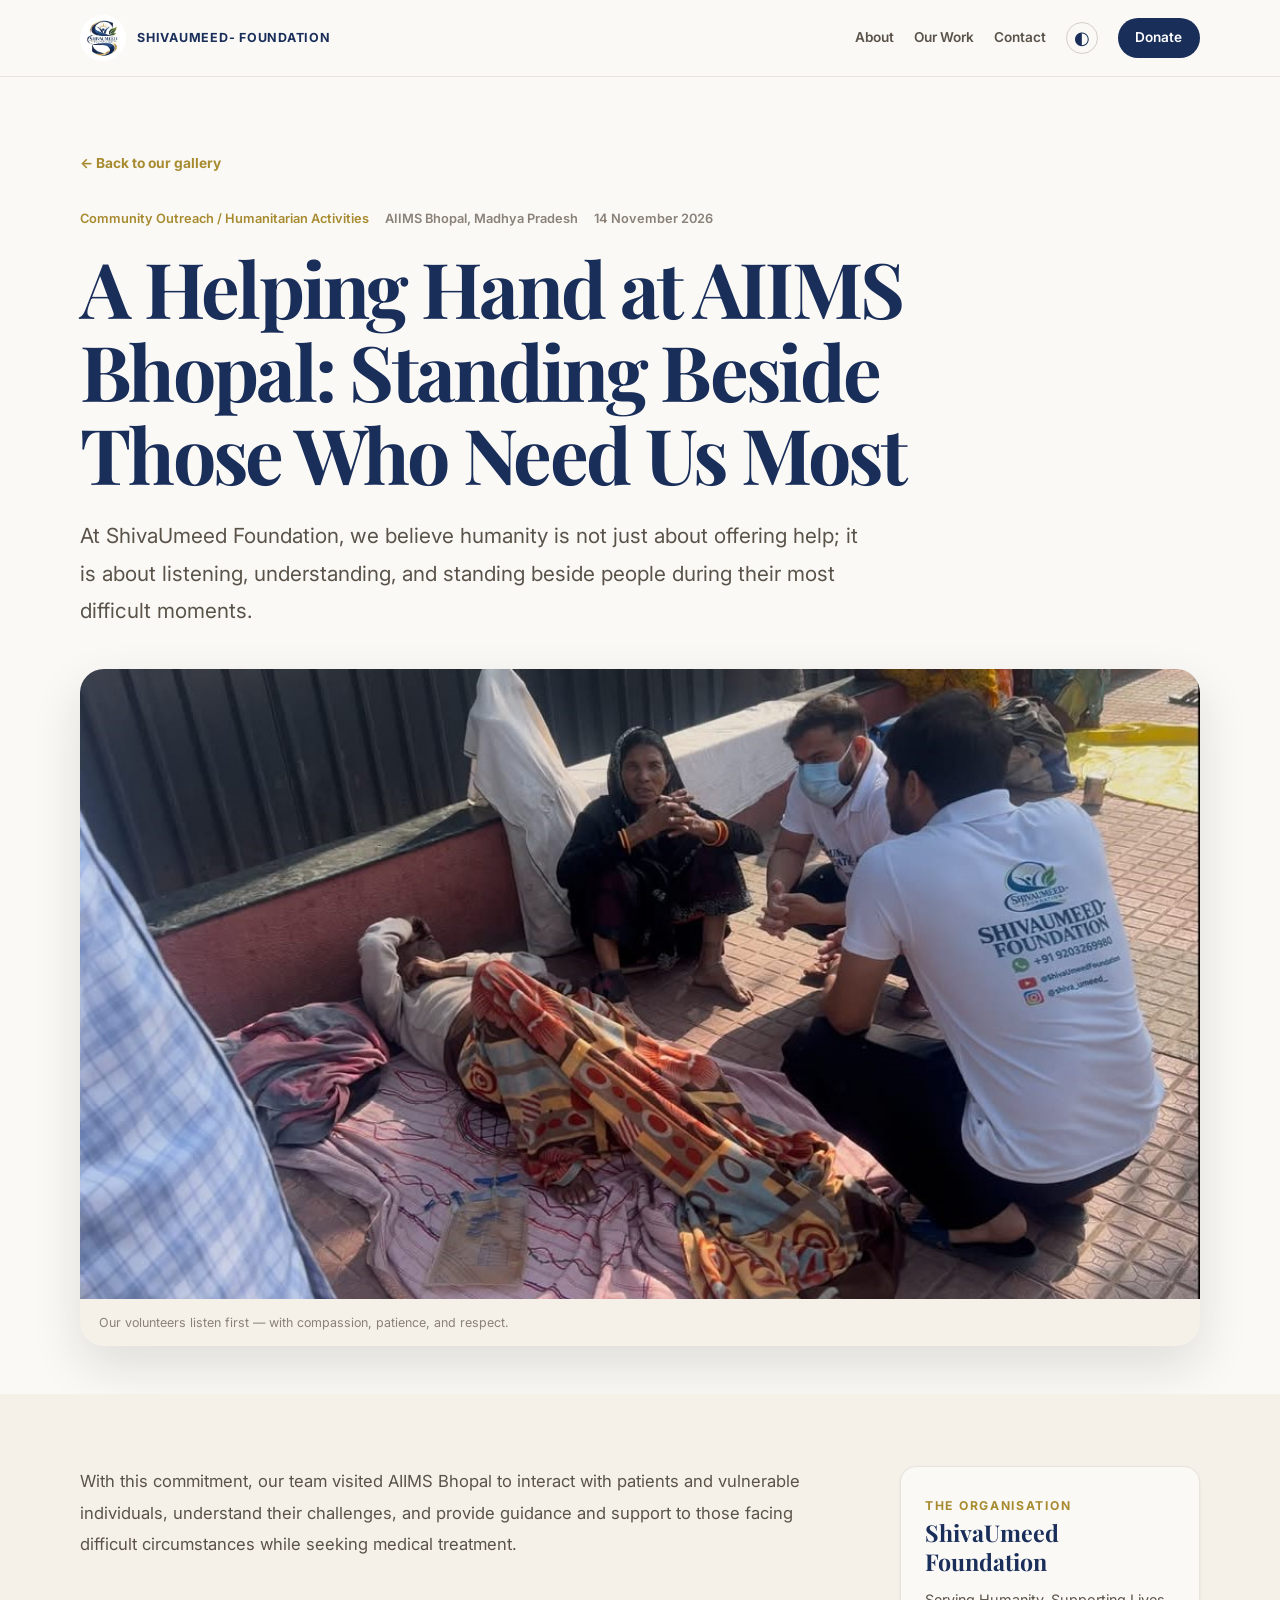
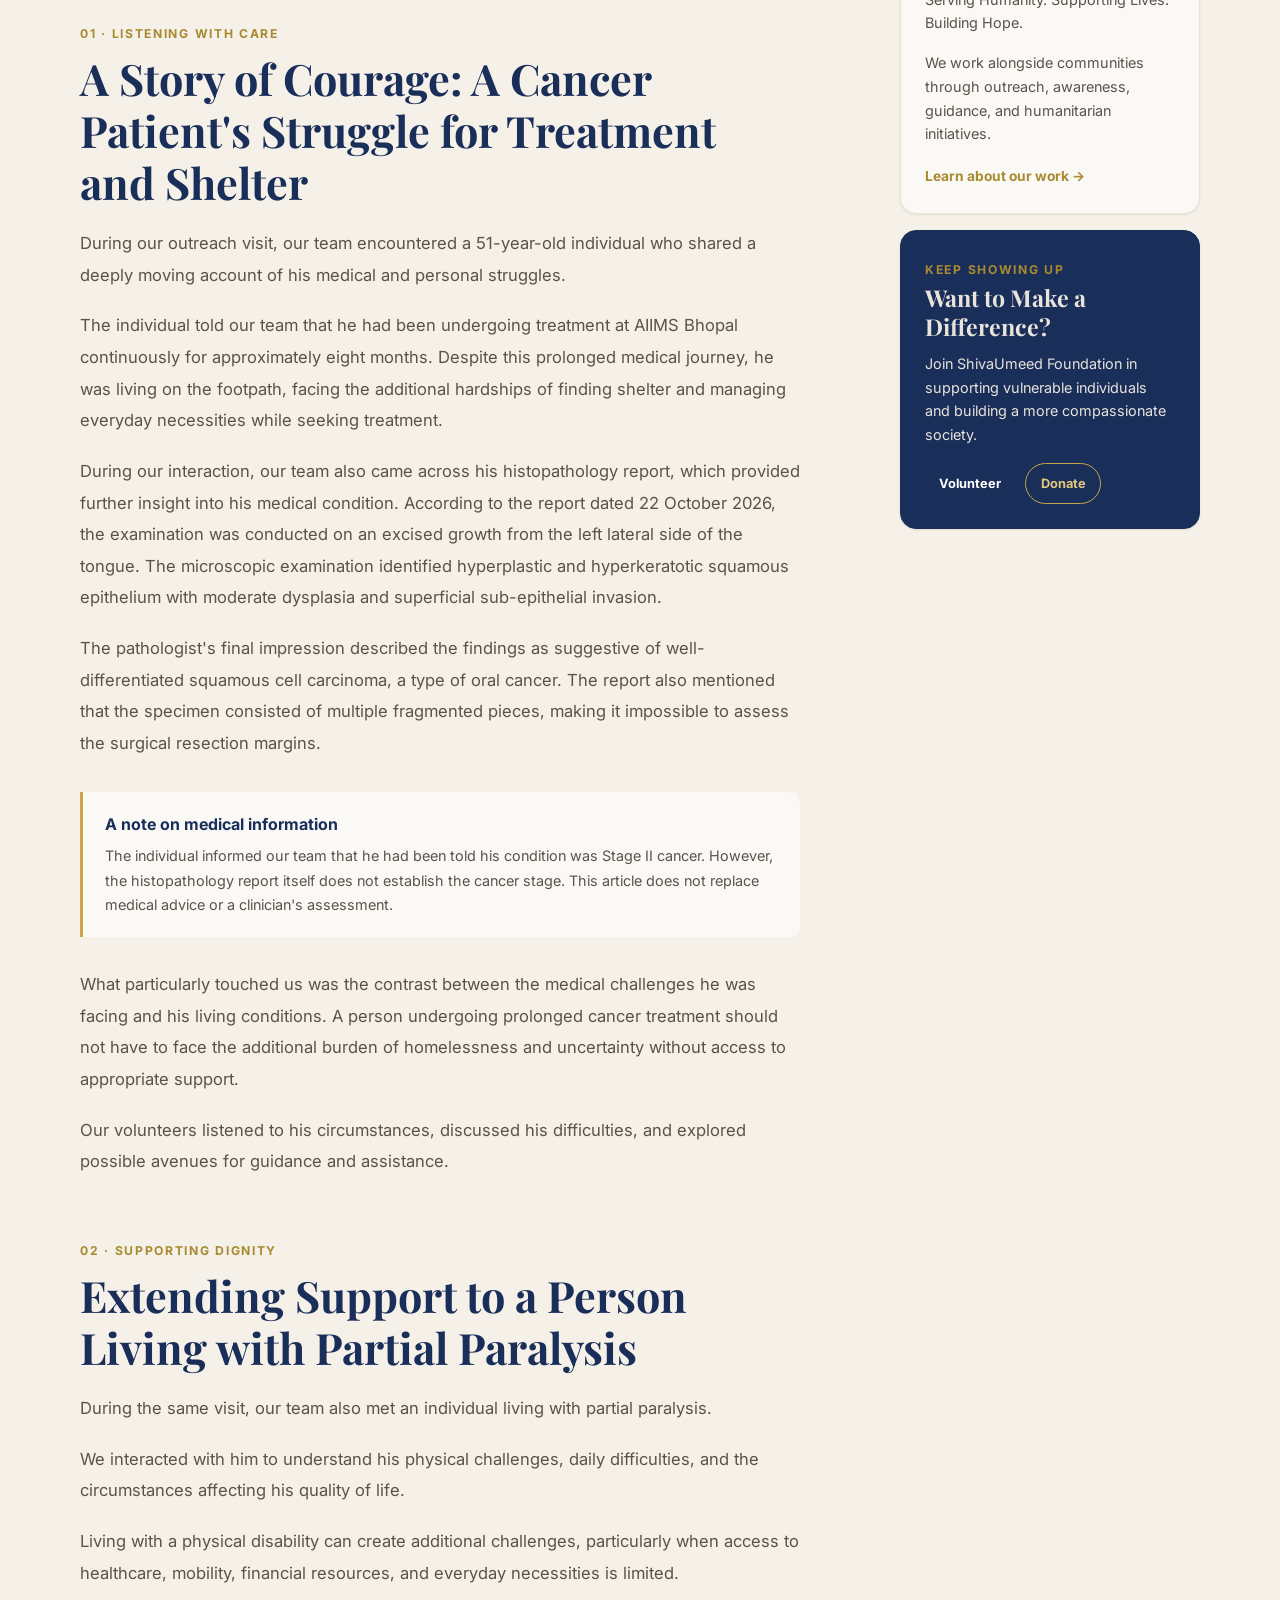
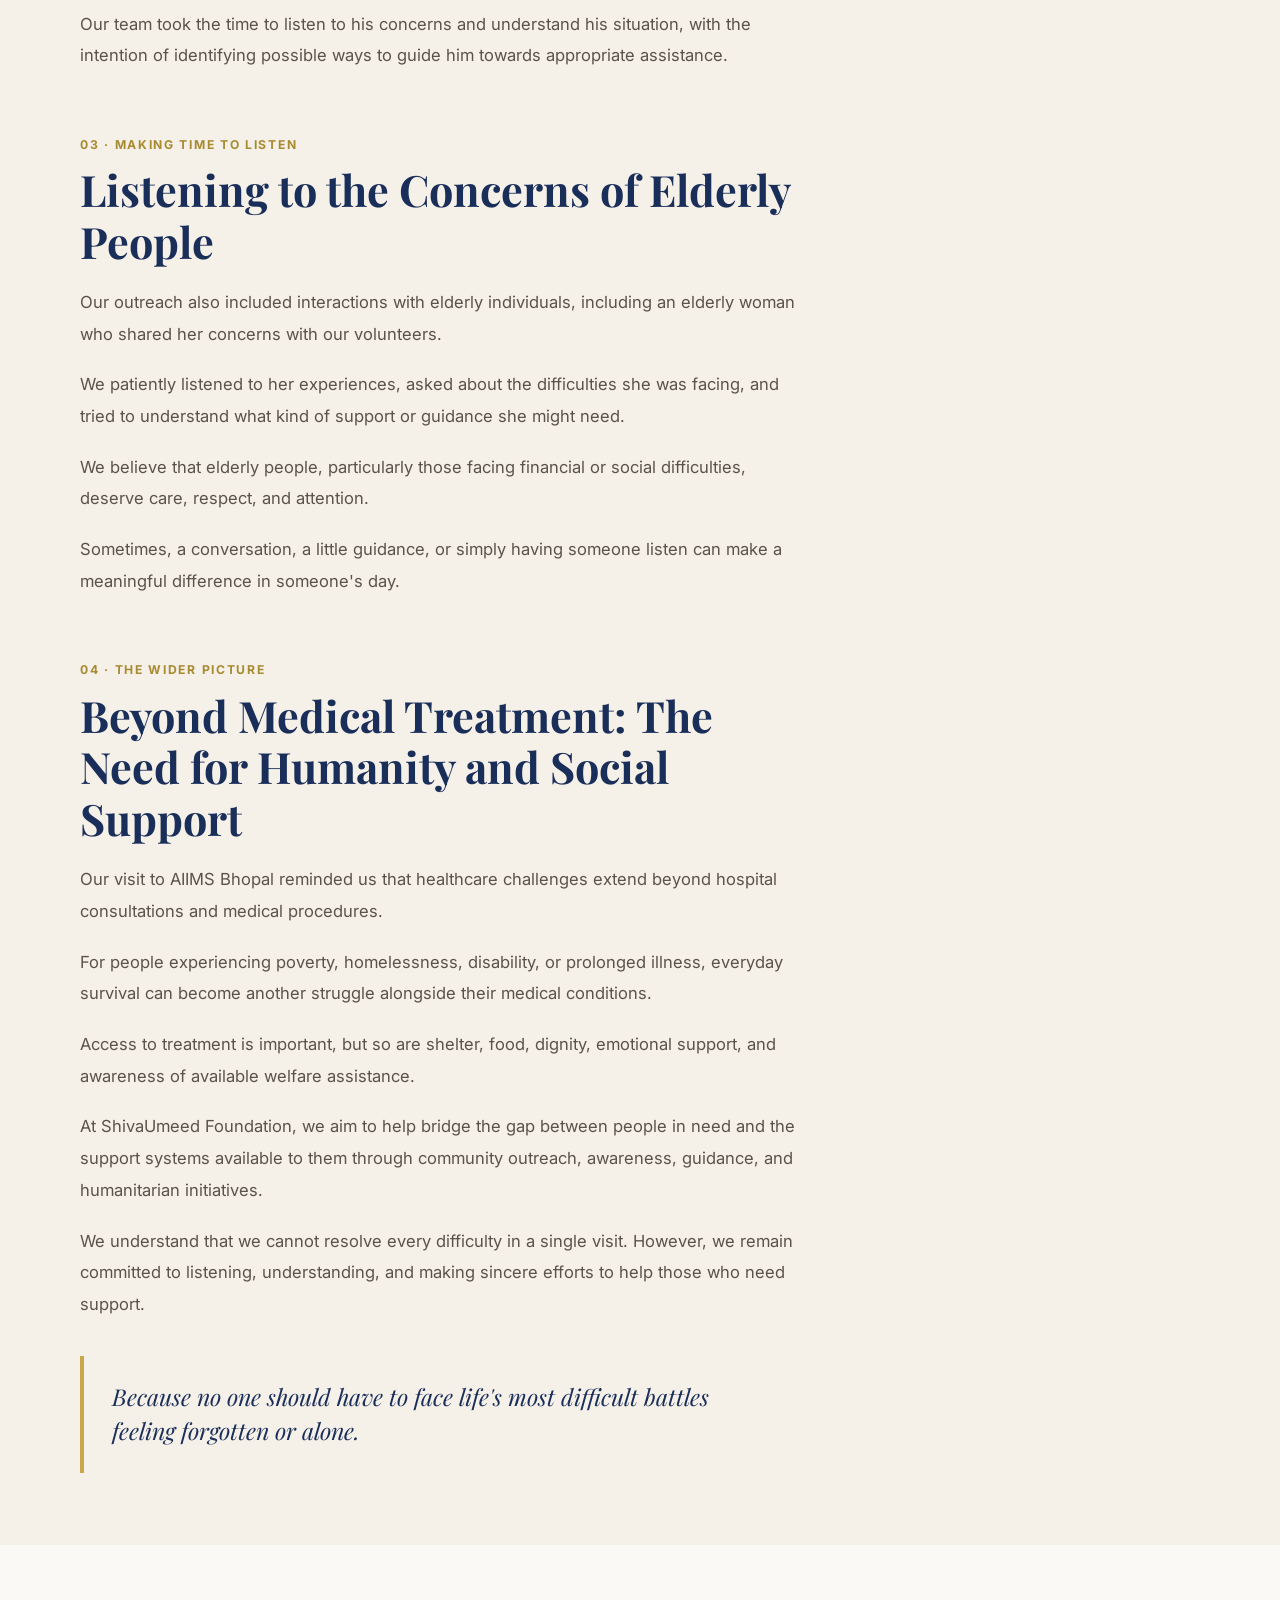
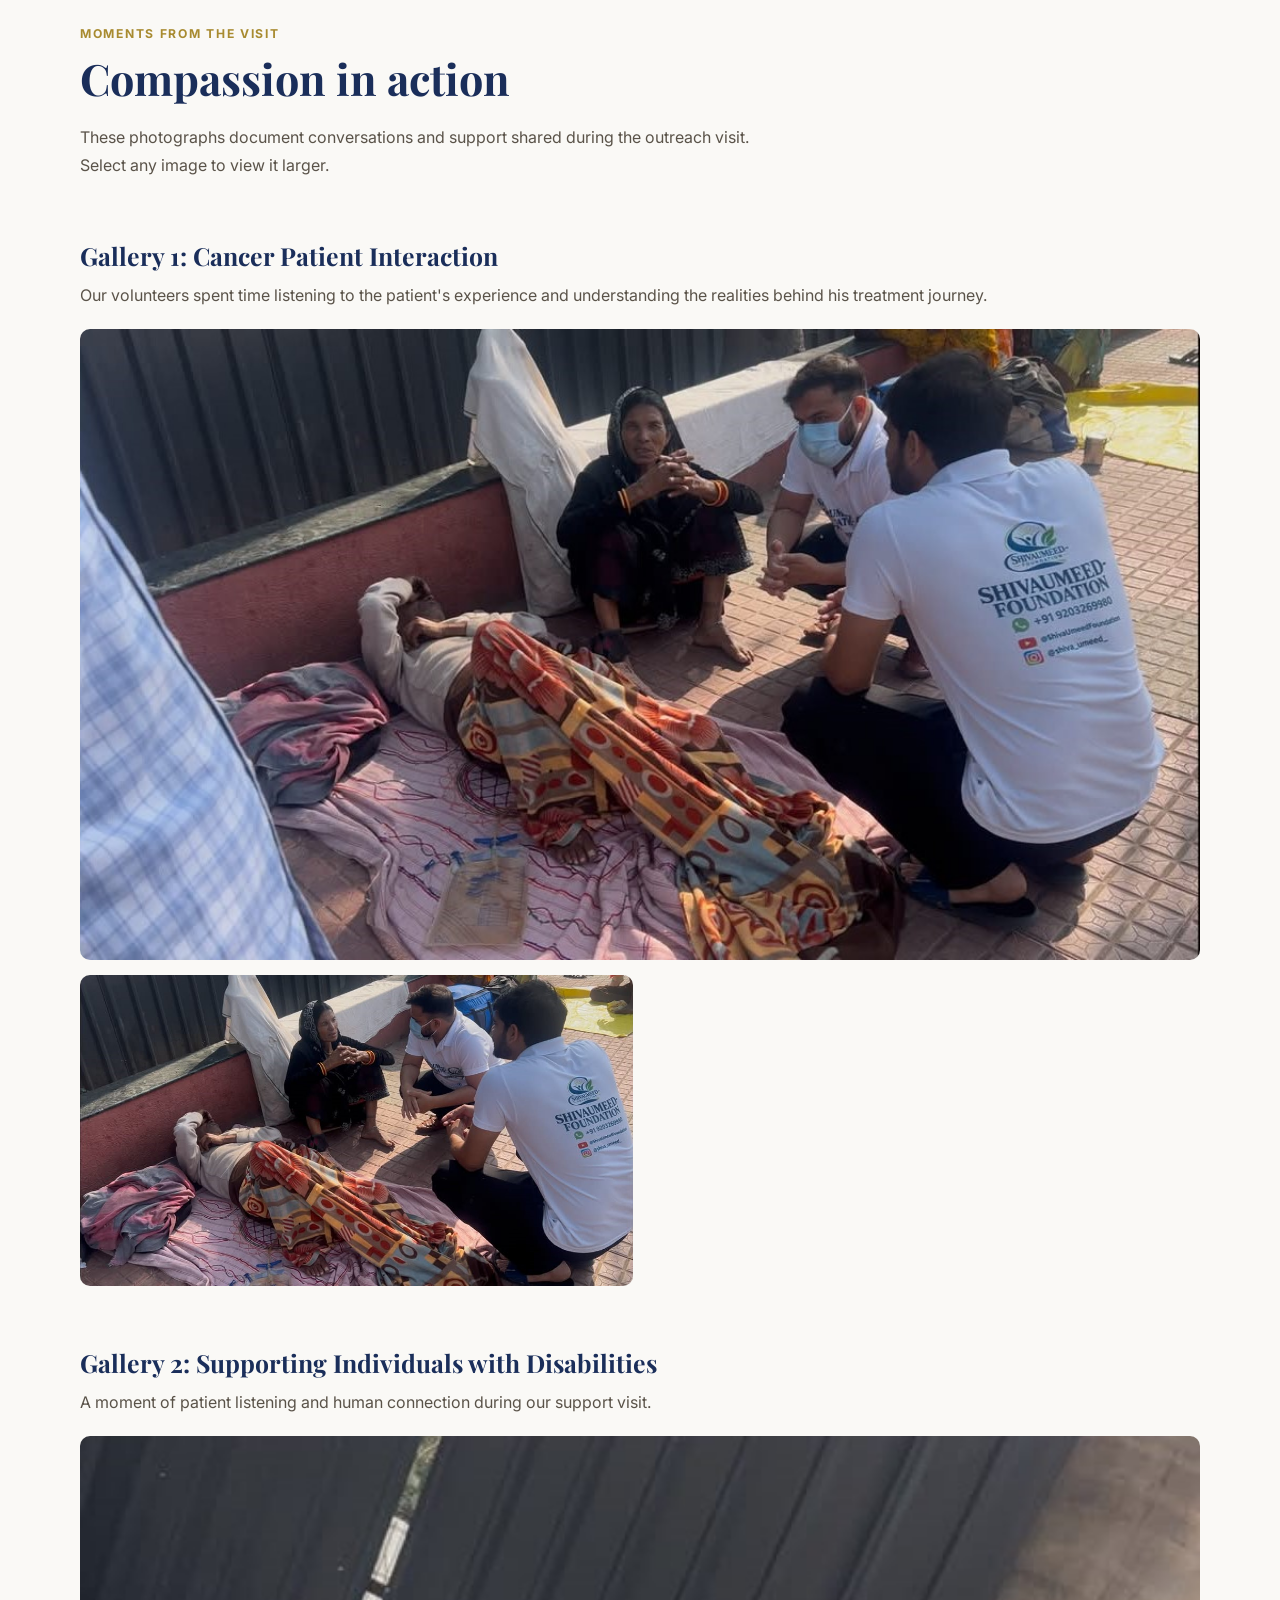
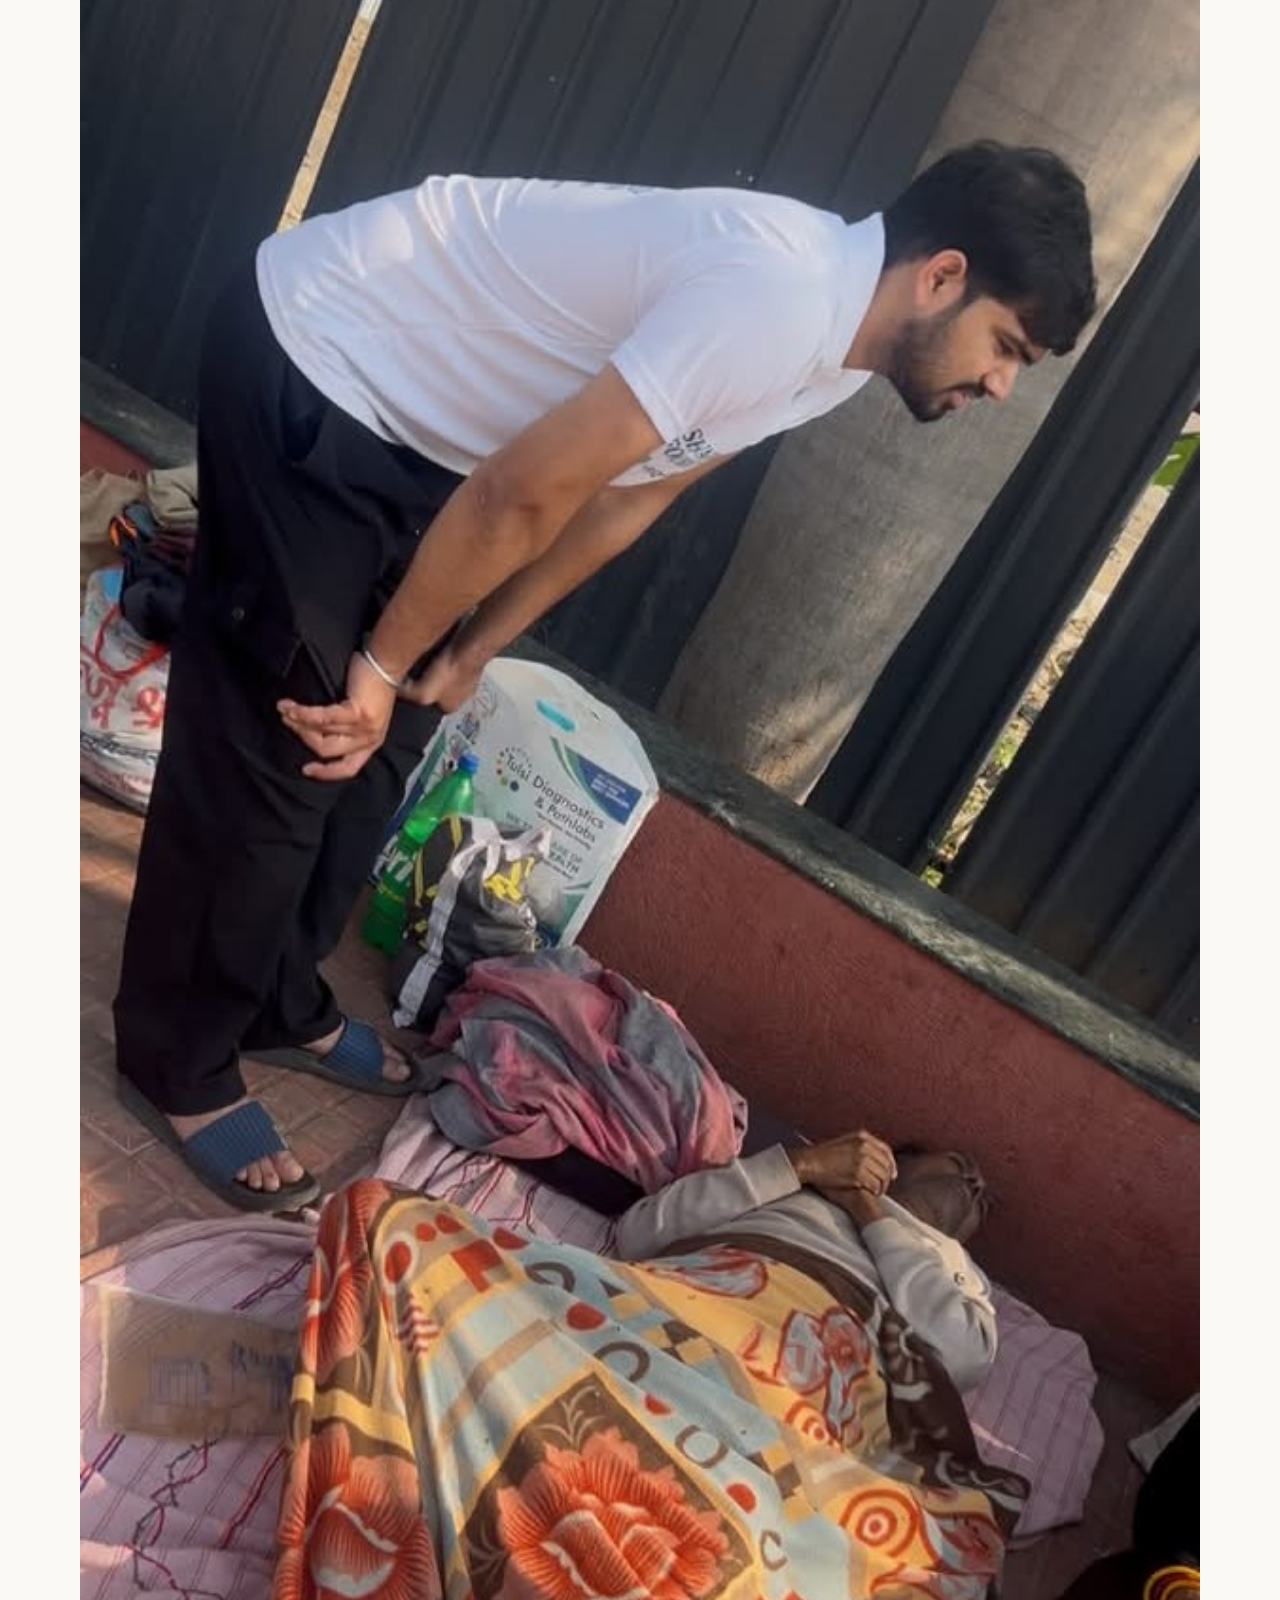
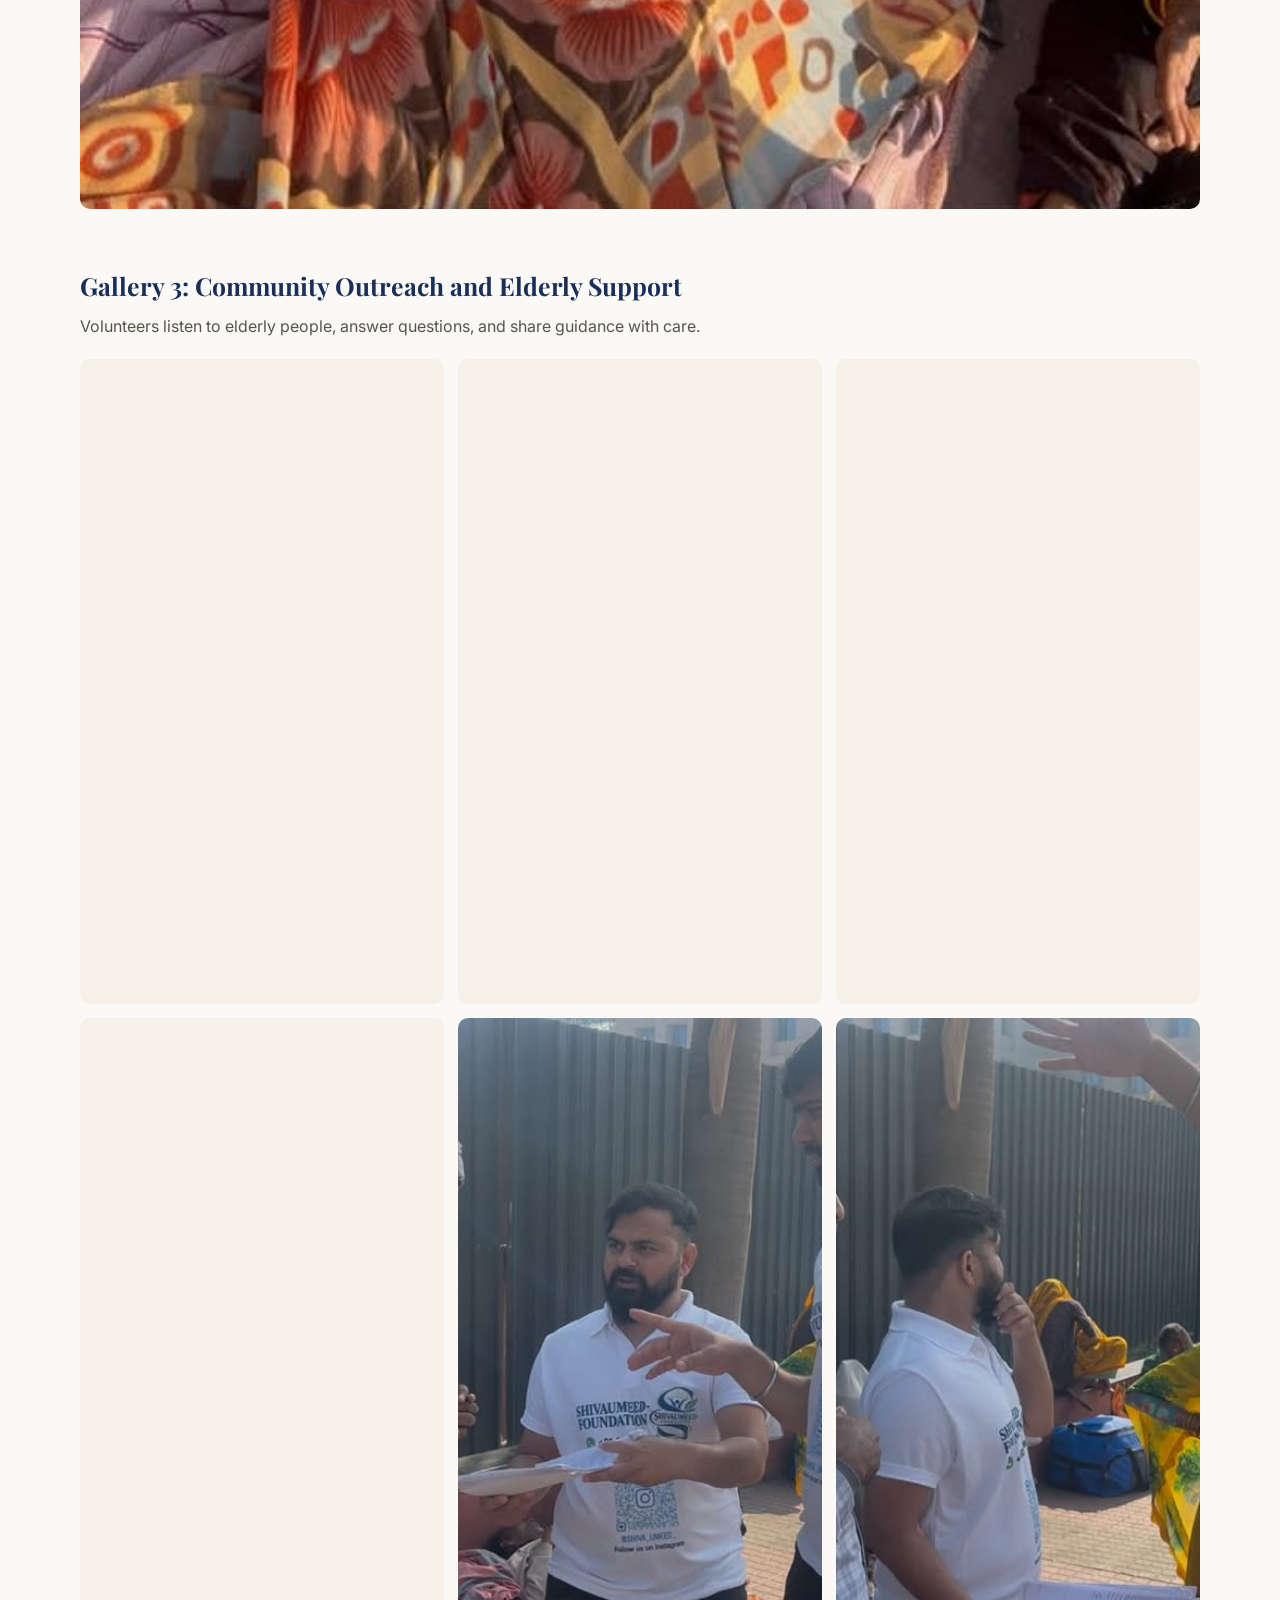
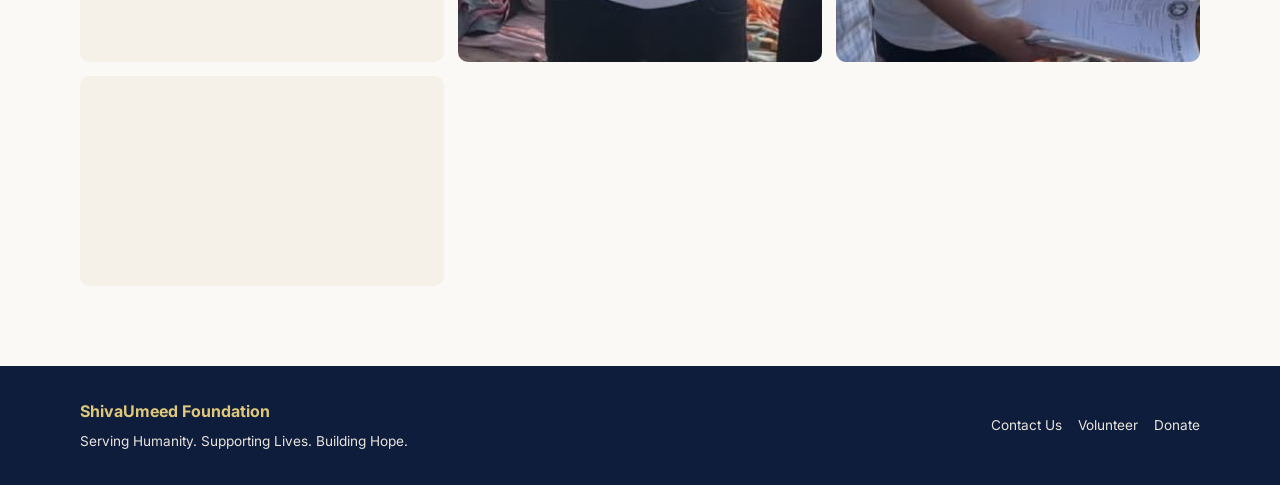
==== commit e77ae0e8: "Set AIIMS article publication date Co-authored-by: Copilot <223556219+Copilot@users.noreply.github.c" ====
--- a/aiims-bhopal-patient-support-outreach.html
+++ b/aiims-bhopal-patient-support-outreach.html
@@ -37,7 +37,7 @@
         "@type": "Article",
         "headline": "A Helping Hand at AIIMS Bhopal: Standing Beside Those Who Need Us Most",
         "description": "ShivaUmeed Foundation visits AIIMS Bhopal to interact with patients, understand their struggles, and guide vulnerable individuals towards appropriate support.",
-        "datePublished": "2026-11-20",
+        "datePublished": "2026-11-14",
         "dateModified": "2026-11-20",
         "inLanguage": "en-IN",
         "author": {
@@ -94,7 +94,7 @@
                 <div class="article-meta">
                     <span>Community Outreach / Humanitarian Activities</span>
                     <span>AIIMS Bhopal, Madhya Pradesh</span>
-                    <time datetime="2026-11-20">20 November 2026</time>
+                    <time datetime="2026-11-14">14 November 2026</time>
                 </div>
                 <h1 id="article-title">A Helping Hand at AIIMS Bhopal: Standing Beside Those Who Need Us Most</h1>
                 <p class="article-intro">At ShivaUmeed Foundation, we believe humanity is not just about offering
--- a/style.css
+++ b/style.css
@@ -4586,10 +4586,32 @@
     color: var(--gold-light);
     font-size: 0.82rem;
     font-weight: 700;
+    pointer-events: auto;
 }
 
 .gallery-article-link:hover {
     color: var(--white);
+}
+
+.gallery-story-button {
+    margin-top: 1.25rem;
+}
+
+.btn-article {
+    background: var(--gold);
+    border: 1px solid var(--gold);
+    color: var(--navy);
+}
+
+.btn-article:hover {
+    background: var(--gold-light);
+    border-color: var(--gold-light);
+    color: var(--navy-deep);
+}
+
+.nav-article-link {
+    color: var(--gold-dark) !important;
+    font-weight: 700 !important;
 }
 
 .article-footer {
